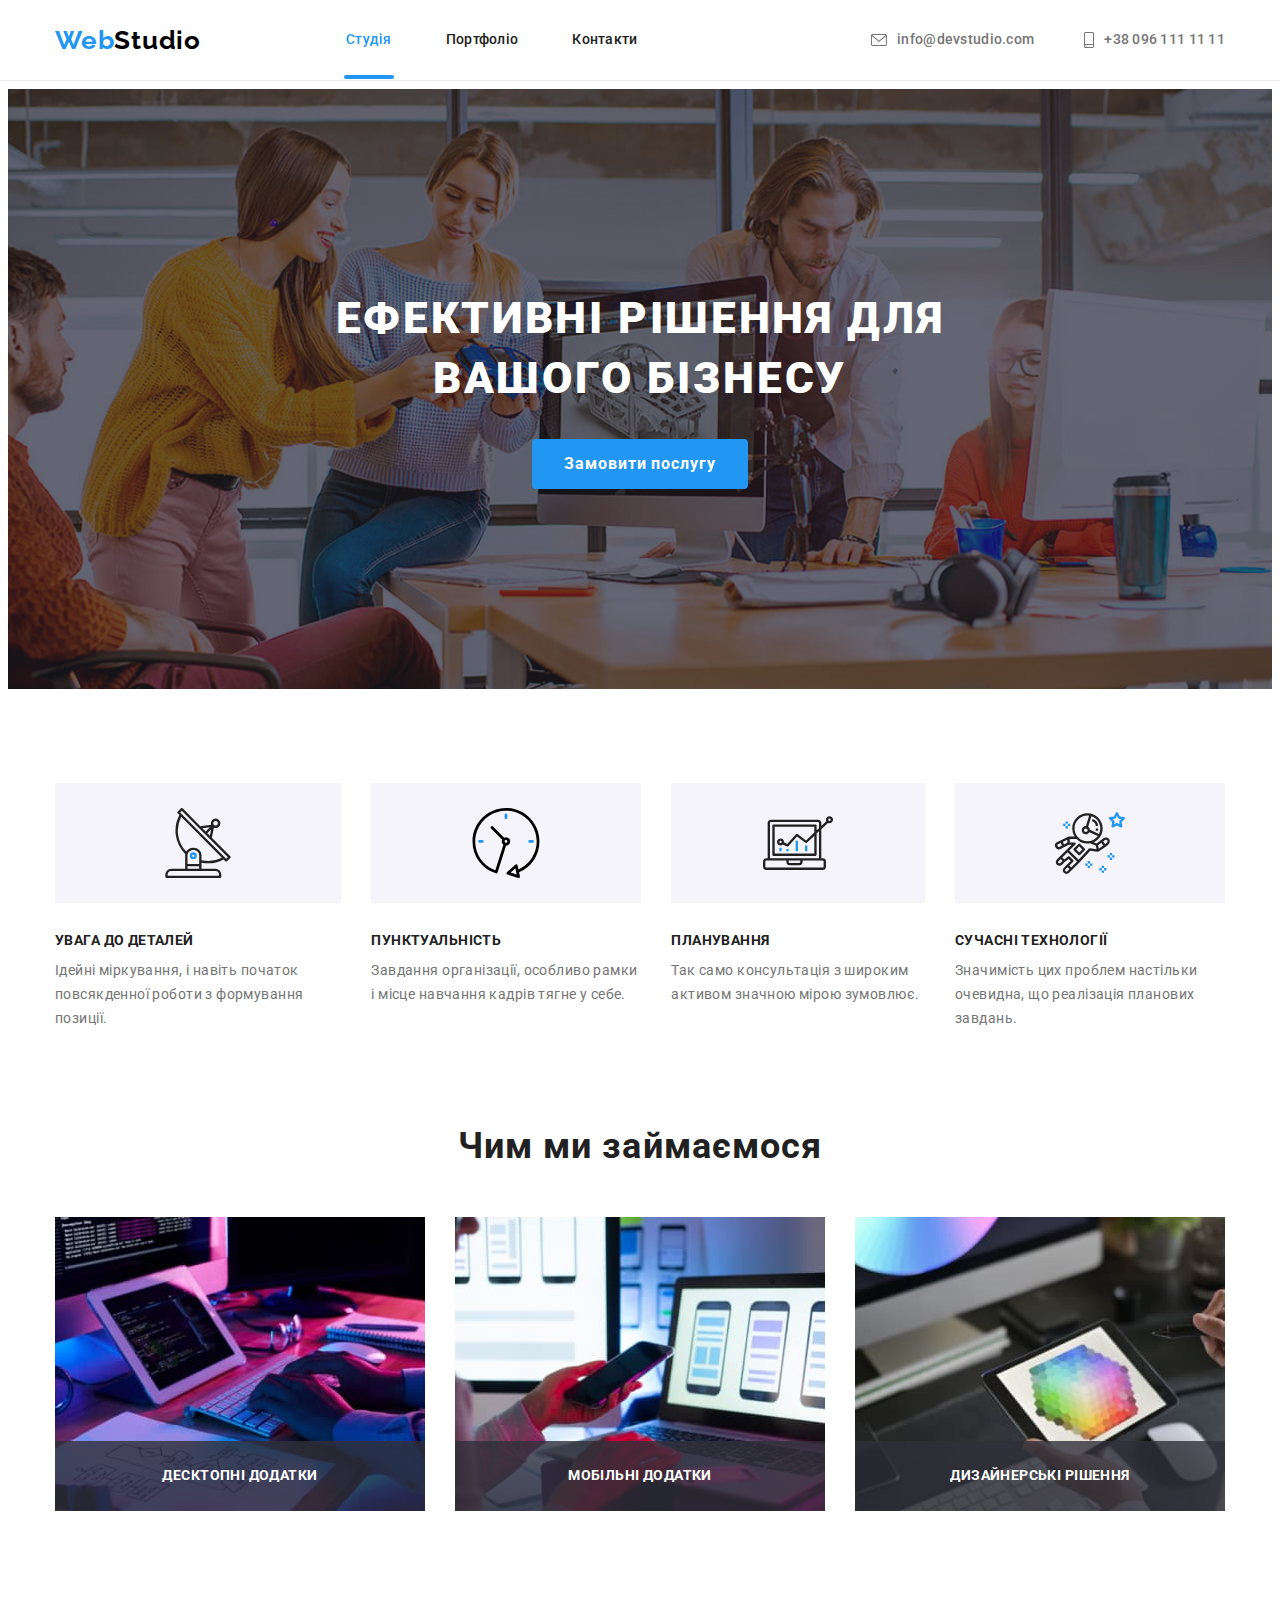
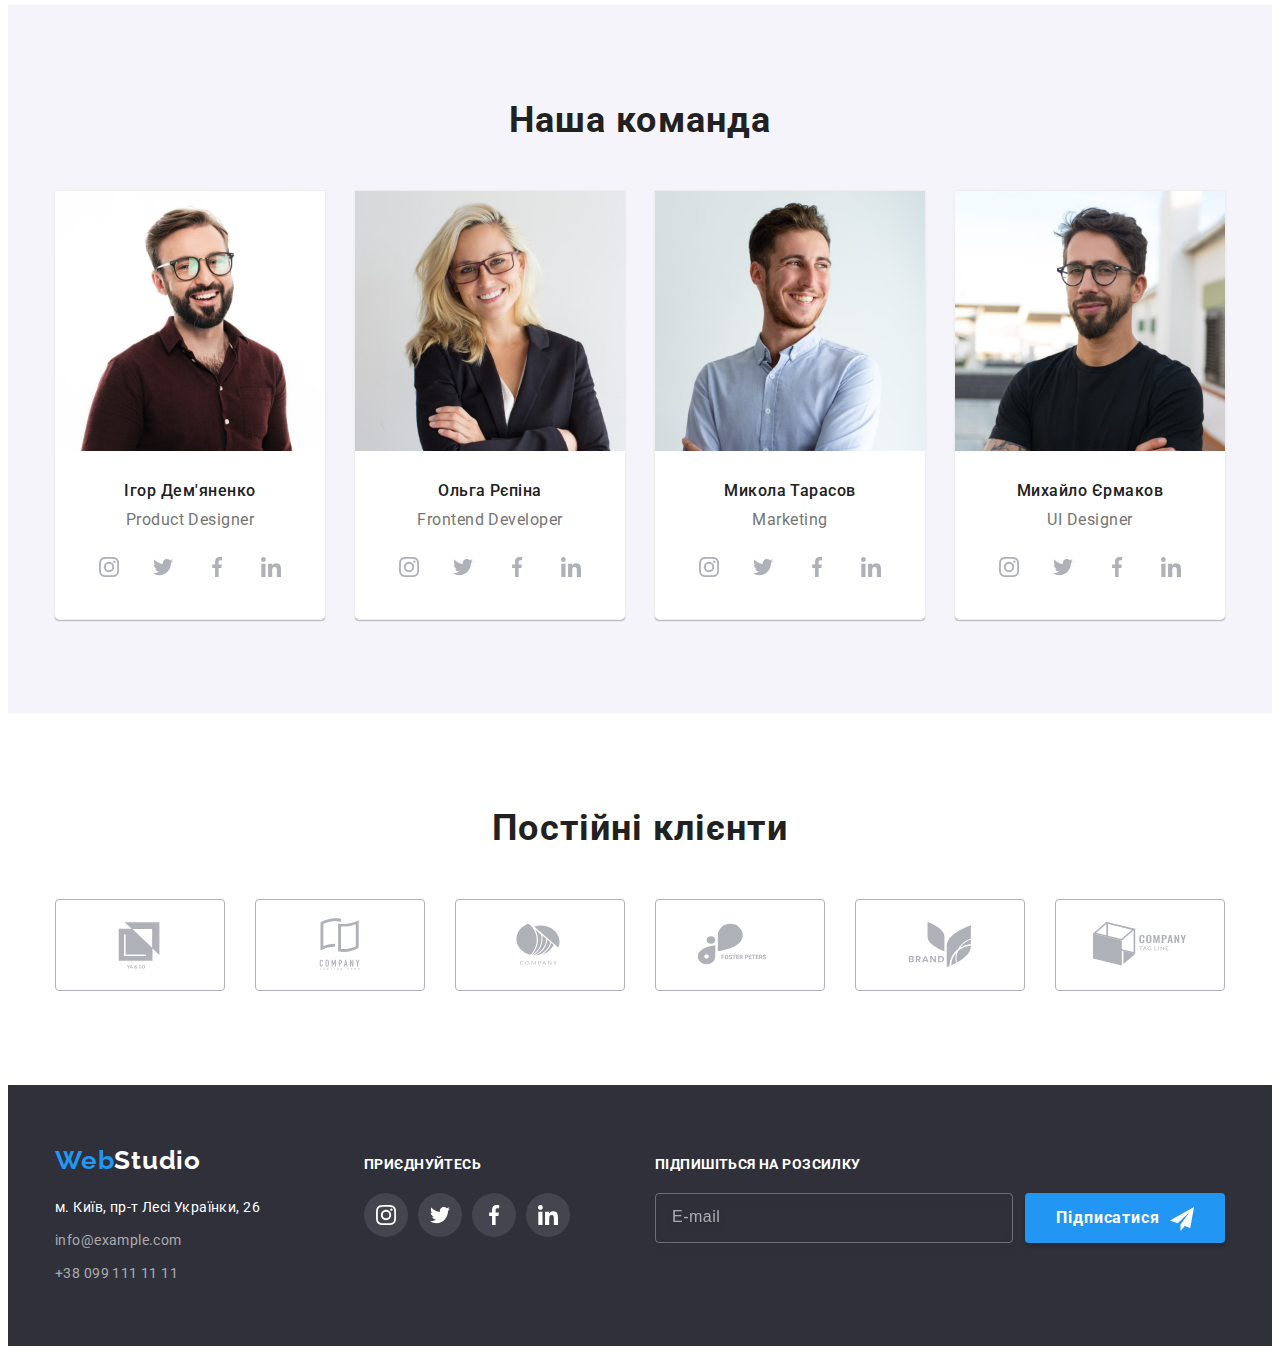
==== index.html @ 0233765b "copi" ====
<!DOCTYPE html>
<html lang="uk">
	<head>
		<meta charset="UTF-8" />
		<meta http-equiv="X-UA-Compatible" content="IE=edge" />
		<meta name="viewport" content="width=device-width, initial-scale=1.0" />
		<title>Document</title>
		<link rel="preconnect" href="https://fonts.googleapis.com" />
		<link rel="preconnect" href="https://fonts.gstatic.com" crossorigin />
		<link
			href="https://fonts.googleapis.com/css2?family=Raleway:wght@700&family=Roboto:wght@400;500;700;900&display=swap"
			rel="stylesheet"
		/>
		<link
			rel="stylesheet"
			href="https://cdnjs.cloudflare.com/ajax/libs/modern-normalize/1.1.0/modern-normalize.min.css"
			integrity="sha512-wpPYUAdjBVSE4KJnH1VR1HeZfpl1ub8YT/NKx4PuQ5NmX2tKuGu6U/JRp5y+Y8XG2tV+wKQpNHVUX03MfMFn9Q=="
			crossorigin="anonymous"
			referrerpolicy="no-referrer"
		/>
		<link rel="stylesheet" href="./css/stilys.css" />
		<link rel="stylesheet" href="./css/main.min.css" />
	</head>
	<body>
		<!--Логотип та навігація сайту-->
		<header class="header">
			<div class="conteiner header__container">
				<nav class="navigation">
					<a href="./index.html" class="logo link" lang="en">Web<span class="logo__accent">Studio</span> </a>
					<ul class="navigation__list list">
						<li class="navigation__item"><a href="./index.html" class="navigation__link link current">Студія</a></li>
						<li class="navigation__item"><a href="./portfolio.html" class="navigation__link link">Портфоліо</a></li>
						<li class="navigation__item"><a href="" class="navigation__link link">Контакти</a></li>
					</ul>
				</nav>
				<ul class="contact list">
					<li class="contact__item">
						<a class="contact__link link" href="mailto:info@devstudio.com"
							><svg class="contact__icons" width="16" height="12"><use href="./img/icons.svg#icon-envelope"></use></svg
							>info@devstudio.com</a
						>
					</li>
					<li class="contact__item">
						<a class="contact__link link" href="tel:+380961111111"
							><svg class="contact__icons" width="10" height="16">
								<use href="./img/icons.svg#icon-smartphone"></use></svg
							>+38 096 111 11 11</a
						>
					</li>
				</ul>
			</div>
		</header>
		<main>
			<!--Головна та замовлення послуг-->
			<section class="hero">
				<h1 class="hero__title">Ефективні рішення для вашого бізнесу</h1>
				<button type="button" class="button hero__button" data-modal-open>Замовити послугу</button>
			</section>
			<!--Політика компаніі-->
			<section class="section quality">
				<div class="conteiner">
					<ul class="quality__list list">
						<li class="quality__item">
							<div class="quality__picture">
								<svg class="quality__icon" width="70" height="70">
									<use href="./img/icons.svg#icon-antenna"></use>
								</svg>
							</div>
							<h2 class="quality__title">Увага до деталей</h2>
							<p class="quality__text">Ідейні міркування, і навіть початок повсякденної роботи з формування позиції.</p>
						</li>
						<li class="quality__item">
							<div class="quality__picture">
								<svg class="quality__icon" width="70" height="70">
									<use href="./img/icons.svg#icon-clock"></use>
								</svg>
							</div>
							<h2 class="quality__title">Пунктуальність</h2>
							<p class="quality__text">Завдання організації, особливо рамки і місце навчання кадрів тягне у себе.</p>
						</li>
						<li class="quality__item">
							<div class="quality__picture">
								<svg class="quality__icon" width="70" height="70">
									<use href="./img/icons.svg#icon-diagram"></use>
								</svg>
							</div>
							<h2 class="quality__title">Планування</h2>
							<p class="quality__text">Так само консультація з широким активом значною мірою зумовлює.</p>
						</li>
						<li class="quality__item">
							<div class="quality__picture">
								<svg class="quality__icon" width="70" height="70">
									<use href="./img/icons.svg#icon-astronaut"></use>
								</svg>
							</div>
							<h2 class="quality__title">Сучасні технології</h2>
							<p class="quality__text">Значимість цих проблем настільки очевидна, що реалізація планових завдань.</p>
						</li>
					</ul>
				</div>
			</section>
			<!--Чим займається-->
			<section class="section fiature">
				<div class="conteiner">
					<h2 class="fiature__title">Чим ми займаємося</h2>
					<ul class="fiature__list list">
						<li class="fiature__img">
							<div class="fiature__thumb">
								<img src="./img/about-img1.jpg" alt="Studio" width="370" height="294" />
								<div class="fiature__text">Десктопні додатки</div>
							</div>
						</li>
						<li class="fiature__img">
							<div class="fiature__thumb">
								<img src="./img/about-img2.jpg" alt="Studio" width="370" height="294" />
								<div class="fiature__text">Мобільні додатки</div>
							</div>
						</li>
						<li class="fiature__img">
							<div class="fiature__thumb">
								<img src="./img/about-img3.jpg" alt="Studio" width="370" height="294" />
								<div class="fiature__text">Дизайнерські рішення</div>
							</div>
						</li>
					</ul>
				</div>
			</section>
			<!--Наша команда-->
			<section class="section team">
				<div class="conteiner">
					<h2 class="team__title">Наша команда</h2>
					<ul class="team__list list">
						<li class="team__item">
							<img src="./img/img-igor.jpg" width="270" height="260" alt="Product Designer" />
							<h3 class="team__name">Ігор Дем'яненко</h3>
							<p class="team__text">Product Designer</p>
							<ul class="soc list">
								<li class="soc__item">
									<a href="" class="soc__link link"
										><svg class="soc__icon" width="20" height="20">
											<use href="./img/icons.svg#icon-instagram"></use></svg
									></a>
								</li>
								<li class="soc__item">
									<a href="" class="soc__link link"
										><svg class="soc__icon" width="20" height="20">
											<use href="./img/icons.svg#icon-twitter"></use></svg
									></a>
								</li>
								<li class="soc__item">
									<a href="" class="soc__link link"
										><svg class="soc__icon" width="20" height="20">
											<use href="./img/icons.svg#icon-facebook"></use></svg
									></a>
								</li>
								<li class="soc__item">
									<a href="" class="soc__link link"
										><svg class="soc__icon" width="20" height="20">
											<use href="./img/icons.svg#icon-linkedin"></use></svg
									></a>
								</li>
							</ul>
						</li>
						<li class="team__item">
							<img src="./img/img-olga.jpg" width="270" height="260" alt="Frontend Developer" />
							<h3 class="team__name">Ольга Рєпіна</h3>
							<p class="team__text">Frontend Developer</p>
							<ul class="soc list">
								<li class="soc__item">
									<a href="" class="soc__link link"
										><svg class="soc__icon" width="20" height="20">
											<use href="./img/icons.svg#icon-instagram"></use></svg
									></a>
								</li>
								<li class="soc__item">
									<a href="" class="soc__link link"
										><svg class="soc__icon" width="20" height="20">
											<use href="./img/icons.svg#icon-twitter"></use></svg
									></a>
								</li>
								<li class="soc__item">
									<a href="" class="soc__link link"
										><svg class="soc__icon" width="20" height="20">
											<use href="./img/icons.svg#icon-facebook"></use></svg
									></a>
								</li>
								<li class="soc__item">
									<a href="" class="soc__link link"
										><svg class="soc__icon" width="20" height="20">
											<use href="./img/icons.svg#icon-linkedin"></use></svg
									></a>
								</li>
							</ul>
						</li>
						<li class="team__item">
							<img src="./img/img-nikolaj.jpg" width="270" height="260" alt="Marketing" />
							<h3 class="team__name">Микола Тарасов</h3>
							<p class="team__text">Marketing</p>
							<ul class="soc list">
								<li class="soc__item">
									<a href="" class="soc__link link"
										><svg class="soc__icon" width="20" height="20">
											<use href="./img/icons.svg#icon-instagram"></use></svg
									></a>
								</li>
								<li class="soc__item">
									<a href="" class="soc__link link"
										><svg class="soc__icon" width="20" height="20">
											<use href="./img/icons.svg#icon-twitter"></use></svg
									></a>
								</li>
								<li class="soc__item">
									<a href="" class="soc__link link"
										><svg class="soc__icon" width="20" height="20">
											<use href="./img/icons.svg#icon-facebook"></use></svg
									></a>
								</li>
								<li class="soc__item">
									<a href="" class="soc__link link"
										><svg class="soc__icon" width="20" height="20">
											<use href="./img/icons.svg#icon-linkedin"></use></svg
									></a>
								</li>
							</ul>
						</li>
						<li class="team__item">
							<img src="./img/img-mihail.jpg" width="270" height="260" alt="UI Designer" />
							<h3 class="team__name">Михайло Єрмаков</h3>
							<p class="team__text">UI Designer</p>
							<ul class="soc list">
								<li class="soc__item">
									<a href="" class="soc__link link"
										><svg class="soc__icon" width="20" height="20">
											<use href="./img/icons.svg#icon-instagram"></use></svg
									></a>
								</li>
								<li class="soc__item">
									<a href="" class="soc__link link"
										><svg class="soc__icon" width="20" height="20">
											<use href="./img/icons.svg#icon-twitter"></use></svg
									></a>
								</li>
								<li class="soc__item">
									<a href="" class="soc__link link"
										><svg class="soc__icon" width="20" height="20">
											<use href="./img/icons.svg#icon-facebook"></use></svg
									></a>
								</li>
								<li class="soc__item">
									<a href="" class="soc__link link"
										><svg class="soc__icon" width="20" height="20">
											<use href="./img/icons.svg#icon-linkedin"></use></svg
									></a>
								</li>
							</ul>
						</li>
					</ul>
				</div>
			</section>
			<!--Клієнти-->
			<section class="section client">
				<div class="conteiner">
					<h2 class="client__title">Постійні клієнти</h2>
					<ul class="client__list list">
						<li class="client__item">
							<a href="" class="client__link link"
								><svg class="client__icon" width="106" height="60">
									<use href="./img/icons.svg#icon-Logo-1"></use></svg
							></a>
						</li>
						<li class="client__item">
							<a href="" class="client__link link"
								><svg class="client__icon" width="106" height="60">
									<use href="./img/icons.svg#icon-Logo-2"></use></svg
							></a>
						</li>
						<li class="client__item">
							<a href="" class="client__link link"
								><svg class="client__icon" width="106" height="60">
									<use href="./img/icons.svg#icon-Logo-3"></use></svg
							></a>
						</li>
						<li class="client__item">
							<a href="" class="client__link link"
								><svg class="client__icon" width="106" height="60">
									<use href="./img/icons.svg#icon-Logo-4"></use></svg
							></a>
						</li>
						<li class="client__item">
							<a href="" class="client__link link"
								><svg class="client__icon" width="106" height="60">
									<use href="./img/icons.svg#icon-Logo-5"></use></svg
							></a>
						</li>
						<li class="client__item">
							<a href="" class="client__link link"
								><svg class="client__icon" width="106" height="60">
									<use href="./img/icons.svg#icon-Logo-6"></use></svg
							></a>
						</li>
					</ul>
				</div>
			</section>
		</main>
		<!--Контакти компанії-->
		<footer class="footer">
			<div class="conteiner footer__conteiner">
				<div class="adress">
					<a href="./index.html" class="logo link" lang="en">Web<span class="logo-footer">Studio</span> </a>
					<address class="footer__adress">
						<ul class="adress__list list">
							<li class="adress__item">
								<a
									href="https://www.google.com/maps/place/%D0%B1%D1%83%D0%BB.+%D0%9B%D0%B5%D1%81%D0%B8+%D0%A3%D0%BA%D1%80%D0%B0%D0%B8%D0%BD%D0%BA%D0%B8,+26,+%D0%9A%D0%B8%D0%B5%D0%B2,+02000"
									class="adress__link link"
								>
									м. Київ, пр-т Лесі Українки, 26
								</a>
							</li>
							<li class="adress__item">
								<a href="mailto:info@example.com" class="contact-link link">info@example.com</a>
							</li>
							<li class="adress__item tel">
								<a href="tel:+380991111111" class="contact-link link">+38 099 111 11 11</a>
							</li>
						</ul>
					</address>
				</div>
				<div class="footer-soc">
					<p class="footer-soc__title">приєднуйтесь</p>
					<ul class="foote-soc__list list">
						<li class="footer-soc__item">
							<a href="" class="footer-soc__link link"
								><svg class="footer-soc__icon" width="20" height="20">
									<use href="./img/icons.svg#icon-instagram"></use></svg
							></a>
						</li>
						<li class="footer-soc__item">
							<a href="" class="footer-soc__link link"
								><svg class="footer-soc__icon" width="20" height="20">
									<use href="./img/icons.svg#icon-twitter"></use></svg
							></a>
						</li>
						<li class="footer-soc__item">
							<a href="" class="footer-soc__link link"
								><svg class="footer-soc__icon" width="20" height="20">
									<use href="./img/icons.svg#icon-facebook"></use></svg
							></a>
						</li>
						<li class="footer-soc__item">
							<a href="" class="footer-soc__link link"
								><svg class="footer-soc__icon" width="20" height="20">
									<use href="./img/icons.svg#icon-linkedin"></use></svg
							></a>
						</li>
					</ul>
				</div>
				<div class="footer-subscription">
					<p class="footer-subscription__title">підпишіться на розсилку</p>
					<form class="footer-subscription__form js-speaker-form">
						<label for="e-mail"></label>
						<input
							type="text"
							class="footer-subscription__input"
							name="e-mail"
							id="e-mail"
							placeholder="E-mail"
							required
						/>
						<button type="submit" class="footer__button button">
							Підписатися<svg class="footer-subscription__icon" width="24px" height="24px">
								<use href="./img/icons.svg#icon-send"></use>
							</svg>
						</button>
					</form>
				</div>
			</div>
		</footer>
		<div class="backdrop is-hidden" data-modal>
			<div class="modal">
				<button class="modal-close" data-modal-close type="button">
					<svg class="modal-icon" width="18" height="18">
						<use href="./img/icons.svg#icon-close"></use>
					</svg>
				</button>
				<p class="modal-title">Залиште свої дані, ми вам передзвонимо</p>
				<form class="form js-speaker-form">
					<div class="form-field">
						<label for="name" class="form-label">Ім'я</label>
						<div class="input-wrap">
							<input type="text" class="form-input" name="name" id="name" />
							<svg class="form-icon" width="18px" height="18px"><use href="./img/icons.svg#icon-person"></use></svg>
						</div>
					</div>
					<div class="form-field">
						<label for="tel" class="form-label">Телефон</label>
						<div class="input-wrap">
							<input type="tel" class="form-input" name="tel" id="tel" />
							<svg class="form-icon" width="18px" height="18px"><use href="./img/icons.svg#icon-phone"></use></svg>
						</div>
					</div>
					<div class="form-field">
						<label for="email" class="form-label">Пошта</label>
						<div class="input-wrap">
							<input type="email" class="form-input" name="email" id="email" />
							<svg class="form-icon" width="18px" height="18px"><use href="./img/icons.svg#icon-email"></use></svg>
						</div>
					</div>
					<div class="form-field-text">
						<label for="comment" class="form-label">Коментар</label>
						<textarea name="comment" id="comment" class="modal-text" placeholder="Введіть текст"></textarea>
					</div>
					<div class="checkbox-field">
						<input
							type="checkbox"
							class="input-checkbox visually-hidden"
							value="true"
							name="policy"
							id="policy"
							required
						/>
						<label for="policy" class="policy-label"
							><span class="span-checkbox"
								><svg class="span-icon" width="16" height="15">
									<use href="./img/icons.svg#icon-Vector"></use></svg></span
							>Погоджуюся з розсилкою та приймаю <a href="" class="checkbox-link">Умови договору</a></label
						>
					</div>
					<button type="submit" class="button-submit button">Відправити</button>
				</form>
			</div>
		</div>
		<!--JS-->
		<script src="./js/modal.js"></script>
		<script>
			const { height: pageHeaderHeight } = document.querySelector(".header").getBoundingClientRect();
			document.body.style.paddingTop = `${pageHeaderHeight}px`;
		</script>
		<!-- JS для заповнення модального вікна -->
		<script>
			(() => {
				document.querySelector(".js-speaker-form").addEventListener("submit", e => {
					e.preventDefault();

					new FormData(e.currentTarget).forEach((value, name) => console.log(`${name}: ${value}`));
				});
			})();
		</script>
	</body>
</html>
---- css/main.min.css ----
html{line-height:1.15;-webkit-text-size-adjust:100%}*,*::before,*::after{box-sizing:border-box}.h1,.h2,.h3,.h4,.h5,.h6,.p{margin:0}.ul{margin:0;padding:0}body{position:relative;font-family:"Roboto",sans-serif;background-color:#fff;color:#212121;max-width:1600px}img{display:block;width:100%;height:auto}.list{list-style:none;padding:0;margin:0}.link{text-decoration:none;cursor:pointer}.link:hover,.link:focus{color:#2196f3}.conteiner{margin:0 auto;width:1200px;padding-left:15px;padding-right:15px}.section{padding-top:94px;padding-bottom:94px}.visually-hidden{position:absolute;margin:-1px;width:1px;height:1px;border:0;padding:0;overflow:hidden;white-space:nowrap;clip:rect(0 0 0 0);-webkit-clip-path:inset(50%);clip-path:inset(50%)}.button{font-family:inherit;border:none;border-radius:4px;font-weight:700;font-size:16px;line-height:1.88;letter-spacing:.06em;color:#fff;background-color:#2196f3;cursor:pointer}.button:hover,.button:focus{opacity:.9}.hero__button{min-width:216px;padding:10px 32px;display:inline-block}.footer__button{width:200px;padding:10px 28px;box-shadow:0px 4px 4px rgba(0,0,0,.15)}.modal-close{position:absolute;padding:0;top:8px;right:8px;width:30px;height:30px;border-radius:50%;border:1px solid rgba(0,0,0,.1);background-color:#fff;display:flex;align-items:center;justify-content:center;cursor:pointer}.modal-close:hover .modal-icon{fill:#2196f3}.button-submit{min-width:200px;padding:10px 52px;box-shadow:0px 4px 4px rgba(0,0,0,.15);display:inline-block}.filter-button{padding:6px 22px;border:none;border-radius:4px;cursor:pointer;font-family:inherit;font-weight:500;font-size:16px;line-height:1.63;letter-spacing:.03em;color:#212121;background-color:#f5f4fa;transition-property:color,background-color,box-shadow;transition-duration:250ms;transition-timing-function:cubic-bezier(0.4, 0, 0.2, 1)}.filter-button:hover{color:#fff;background-color:#2196f3;box-shadow:0px 3px 1px rgba(0,0,0,.1),0px 1px 2px rgba(0,0,0,.08),0px 2px 2px rgba(0,0,0,.12)}.header{position:fixed;width:100%;top:0;left:0;margin-left:auto;margin-right:auto;background-color:#fff;border-bottom:1px solid #ececec;z-index:1;max-width:1600px}.header__container,.navigation{display:flex;align-items:center}.navigation__item,.contact__item{margin-left:50px}.navigation__item:last-child,.contact__item:last-child{margin-right:0px}.navigation__list{display:flex;align-items:center;font-weight:500;font-size:14px;line-height:1.14;letter-spacing:.02em}.navigation__list a{color:#212121;padding-top:32px;padding-bottom:32px;padding-left:2px;padding-right:2px}.contact{margin-left:auto;display:flex;align-items:center;font-weight:500;font-size:14px;line-height:1.14;letter-spacing:.02em}.contact a{color:#757575;padding-top:32px;padding-bottom:32px;display:flex;align-items:center}.navigation__link,.contact__link .contact-icons,.contact__link{transition-property:color;transition-duration:250ms;transition-timing-function:cubic-bezier(0.4, 0, 0.2, 1)}.contact__icons{margin-right:10px;align-items:center;justify-content:center;fill:currentColor}.link.current{position:relative;color:#2196f3}.link.current::after{position:absolute;left:0;bottom:0;content:"";display:inline-block;width:100%;height:4px;background-color:#2196f3;border-radius:2px;background-size:contain}.hero{padding-top:200px;padding-bottom:200px;background-color:#2f303a;background-image:linear-gradient(rgba(47, 48, 58, 0.4), rgba(47, 48, 58, 0.4)),url(../img/hero.jpg);text-align:center;max-width:1600px;margin-left:auto;margin-right:auto;background-repeat:no-repeat;background-position:center;border-style:cover}.hero__title{max-width:696px;margin-left:auto;margin-right:auto;margin-top:0;margin-bottom:30px;font-weight:900;font-size:44px;line-height:1.36;text-align:center;letter-spacing:.06em;text-transform:uppercase;color:#fff}.quality{padding-bottom:0}.quality__list{display:flex;align-items:flex-start}.quality__list .quality__item+.quality__item{margin-left:30px;max-width:270px}.quality__title{margin-top:0;margin-bottom:10px;font-weight:700;font-size:14px;line-height:1.14;letter-spacing:.03em;text-transform:uppercase;color:#212121}.quality__text{margin-top:0;margin-bottom:0;font-weight:400;font-size:14px;line-height:1.71;letter-spacing:.03em;color:#757575}.quality__picture{height:120px;width:270;background-color:#f5f4fa;display:flex;align-items:center;justify-content:center;margin-bottom:30px}.fiature__list{display:flex}.fiature__list .fiature__img+.fiature__img{margin-left:30px}.fiature__title{margin-top:0;margin-bottom:50px;font-weight:700;font-size:36px;line-height:1.17;text-align:center;letter-spacing:.03em;color:#212121}.fiature__thumb{position:relative}.fiature__text{position:absolute;left:0;bottom:0;width:370px;height:70px;display:flex;align-items:center;justify-content:center;font-style:normal;font-weight:700;font-size:14px;line-height:1.14;text-align:center;letter-spacing:.03em;text-transform:uppercase;color:#fff;background:rgba(47,48,58,.8)}.team{background-color:#f5f4fa;max-width:1600px}.team__title{margin-top:0;margin-bottom:50px;font-weight:700;font-size:36px;line-height:1.17;text-align:center;letter-spacing:.03em;color:#212121}.team__list{display:flex}.team__list .team__item+.team__item{margin-left:30px}.team__item{background-color:#fff;outline:1px solid #eee;box-shadow:0px 1px 3px rgba(0,0,0,.12),0px 1px 1px rgba(0,0,0,.14),0px 2px 1px rgba(0,0,0,.2);border-radius:0px 0px 4px 4px}.team__name{padding-top:30px;margin-top:0;margin-bottom:10px;font-weight:500;font-size:16px;line-height:1.19;text-align:center;letter-spacing:.03em;color:#212121}.team__text{margin-top:0;margin-bottom:16px;font-weight:400;font-size:16px;line-height:1.19;text-align:center;letter-spacing:.03em;color:#757575}.soc{display:flex;justify-content:center;gap:10px;padding-bottom:30px}.soc__link{width:44px;height:44px;border-radius:50%;background-color:#fff;display:flex;align-items:center;justify-content:center;transition-property:background-color;transition-duration:250ms;transition-timing-function:cubic-bezier(0.4, 0, 0.2, 1)}.soc__link:hover,.soc__link:focus{background-color:#2196f3}.soc__link:hover .soc-icon,.soc__link:focus .soc-icon{fill:#fff}.soc__icon{fill:#afb1b8;transition-property:fill;transition-duration:250ms;transition-timing-function:cubic-bezier(0.4, 0, 0.2, 1)}.client__title{margin-top:0;margin-bottom:50px;color:#212121;font-weight:700;font-size:36px;line-height:1.17;text-align:center;letter-spacing:.03em}.client__list{display:flex;align-items:center;justify-content:center}.client__list .client__item+.client__item{margin-left:30px}.client__link{width:170px;height:92px;border:1px solid #afb1b8;border-radius:4px;display:flex;align-items:center;justify-content:center;cursor:pointer;transition-property:border-color;transition-duration:250ms;transition-timing-function:cubic-bezier(0.4, 0, 0.2, 1)}.client__link:hover{border-color:#2196f3}.client__link:hover .client__icon{fill:#2196f3}.client__icon{fill:#afb1b8;transition-property:fill;transition-duration:250ms;transition-timing-function:cubic-bezier(0.4, 0, 0.2, 1)}.footer{background-color:#2f303a;padding-top:60px;padding-bottom:60px;max-width:1600px;margin-left:auto;margin-right:auto}.adress__link{color:#fff;font-weight:400;font-size:14px;line-height:1.71;letter-spacing:.03em;font-style:normal;transition-property:color;transition-duration:250ms;transition-timing-function:cubic-bezier(0.4, 0, 0.2, 1)}.contact-link{color:rgba(255,255,255,.6);font-weight:400;font-size:14px;line-height:1.71;letter-spacing:.03em;font-style:normal;transition-property:color;transition-duration:250ms;transition-timing-function:cubic-bezier(0.4, 0, 0.2, 1)}.adress__item{margin-bottom:9px}.adress__item:last-child{margin-bottom:0}.footer__conteiner{display:flex;gap:70px;align-items:baseline}.foote-soc__list{display:flex;gap:10px}.footer-soc__title{font-weight:700;font-size:14px;line-height:1.14;letter-spacing:.03em;text-transform:uppercase;color:#fff;margin-top:0;margin-bottom:20px}.footer-soc__link{width:44px;height:44px;border-radius:50%;background:rgba(255,255,255,.1);display:flex;align-items:center;justify-content:center;transition-property:background-color,fill;transition-duration:250ms;transition-timing-function:cubic-bezier(0.4, 0, 0.2, 1)}.footer-soc__link:hover{background-color:#2196f3}.footer-soc__icon{fill:#fff}.footer-soc__link:hover .footer-soc__icon{fill:#fff}.footer-subscription{margin-left:auto}.footer-subscription__form{display:flex;justify-content:center;align-items:center}.footer-subscription__title{font-weight:700;font-size:14px;line-height:1.14;letter-spacing:.03em;text-transform:uppercase;color:#fff;margin-top:0;margin-bottom:20px}.footer-subscription__input{width:358px;height:50px;outline:none;border:1px solid rgba(255,255,255,.3);border-radius:4px;padding:15px 16px;margin-right:12px;font-weight:400;background-color:rgba(0,0,0,0);color:#fff;filter:drop-shadow(0px 4px 4px rgba(0, 0, 0, 0.15))}.footer-subscription__input::-moz-placeholder{font-size:16px;line-height:1.25;letter-spacing:.03em;color:rgba(255,255,255,.6)}.footer-subscription__input:-ms-input-placeholder{font-size:16px;line-height:1.25;letter-spacing:.03em;color:rgba(255,255,255,.6)}.footer-subscription__input::placeholder{font-size:16px;line-height:1.25;letter-spacing:.03em;color:rgba(255,255,255,.6)}.footer-subscription__icon{margin-left:10px;vertical-align:middle}.backdrop{position:fixed;top:0;width:100%;height:100%;background-color:rgba(0,0,0,.2);max-width:1600px;transition:opacity 500ms cubic-bezier(0.4, 0, 0.2, 1),visibility 500ms cubic-bezier(0.4, 0, 0.2, 1);z-index:2}.is-hidden{opacity:0;pointer-events:none;visibility:hidden}.modal{position:absolute;top:50%;left:50%;transform:translate(-50%, -50%) scale(1) rotate(0);transition:transform 500ms linear;width:528px;height:581px;background-color:#fff;box-shadow:0px 1px 3px rgba(0,0,0,.12),0px 1px 1px rgba(0,0,0,.14),0px 2px 1px rgba(0,0,0,.2);border-radius:4px;padding:40px;text-align:center}.backdrop.is-hidden .modal{transform:translate(-50%, -50%) scale(0) rotate(180deg)}.modal-title{font-weight:700;font-size:20px;line-height:1.15;text-align:center;letter-spacing:.03em;color:#212121;margin:0;margin-bottom:12px}.form-field{margin-bottom:10px}.form-field-text{margin-bottom:20px}.form-label{display:block;text-align:left;margin-bottom:4px;font-weight:400;font-size:12px;line-height:1.17;letter-spacing:.01em;color:#757575;cursor:pointer}.form-label:focus+.form-input{color:#2196f3;border:#2196f3}.input-wrap{position:relative}.form-input{width:100%;height:40px;left:576px;top:314px;padding:12px 0 12px 42px;border:1px solid rgba(33,33,33,.2);border-radius:4px;cursor:pointer}.form-input:focus{outline-color:#2196f3}.form-input:focus+.form-icon{fill:#2196f3}.form-icon{position:absolute;left:12px;top:50%;transform:translatey(-50%)}.modal-text{display:block;width:100%;height:120px;border:1px solid rgba(33,33,33,.2);border-radius:4px;resize:none;padding:12px 16px;cursor:pointer}.modal-text:focus{outline-color:#2196f3}.form-field-text textarea::-moz-placeholder{font-size:12px;line-height:1.17;letter-spacing:.01em}.form-field-text textarea:-ms-input-placeholder{font-size:12px;line-height:1.17;letter-spacing:.01em}.form-field-text textarea::placeholder{font-size:12px;line-height:1.17;letter-spacing:.01em}.checkbox-field{margin-bottom:30px}.policy-label{display:flex;font-weight:400;font-size:14px;line-height:1.71;letter-spacing:.03em;color:var(--accent-color);display:flex;align-items:center;justify-content:center}.policy-label span{width:16px;height:15px;border:2px solid #212121;border-radius:3px;margin-right:7px;display:flex;align-items:center;justify-content:center;transition:background-color 300ms linear}.input-checkbox{display:block;transition:border-color 300ms linear}.input-checkbox:checked+.policy-label span{background-color:#2196f3;border-color:#2196f3}.input-checkbox:checked+.policy-label .span-icon{fill:#fff;border:none}.span-icon{fill:rgba(0,0,0,0);transition:fill 300ms linear}.checkbox-link{margin-left:7px;font-weight:400;font-size:14px;line-height:1.71;letter-spacing:.03em;color:#2f303a;-webkit-text-decoration-line:underline;text-decoration-line:underline;color:#2196f3}.filter{margin-bottom:50px;display:flex;justify-content:center}.filter .filter-item+.filter-item{margin-left:8px}.about{background-color:#fff;display:flex;flex-wrap:wrap;gap:30px}.about-item{flex-basis:calc((100% - 60px)/3)}.about-top-wrap{position:relative;overflow:hidden}.about-ap-text{position:absolute;top:0;left:0;font-weight:400;font-size:18px;line-height:1.56;letter-spacing:.03em;color:#fff;background:rgba(33,150,243,.9);margin:0;padding:63px 24px;height:100%;transform:translateY(101%);transition:transform 250ms linear}.div{padding:20px 24px;border-left:1px solid #eee;border-bottom:1px solid #eee;border-right:1px solid #eee}.div-name{margin-bottom:4px;font-weight:700;font-size:18px;line-height:2;letter-spacing:.06em;color:#212121}.div-text{font-weight:400;font-size:16px;line-height:1.88;letter-spacing:.03em;color:#757575;margin-bottom:0}.about-link{display:block;transition-property:box-shadow;transition-duration:250ms;transition-timing-function:cubic-bezier(0.4, 0, 0.2, 1)}.about-link:hover{box-shadow:0px 1px 1px rgba(0,0,0,.12),0px 4px 4px rgba(0,0,0,.06),1px 4px 6px rgba(0,0,0,.16)}.about-link:hover .about-ap-text{transform:translateY(0%)}.logo{margin-right:93px;margin-left:0;font-family:"Raleway";font-weight:700;font-size:26px;line-height:1.19;letter-spacing:.03em;color:#2196f3}.logo__accent{color:#000}.logo-footer{display:inline-block;margin-bottom:20px;color:#fff}/*# sourceMappingURL=main.min.css.map */
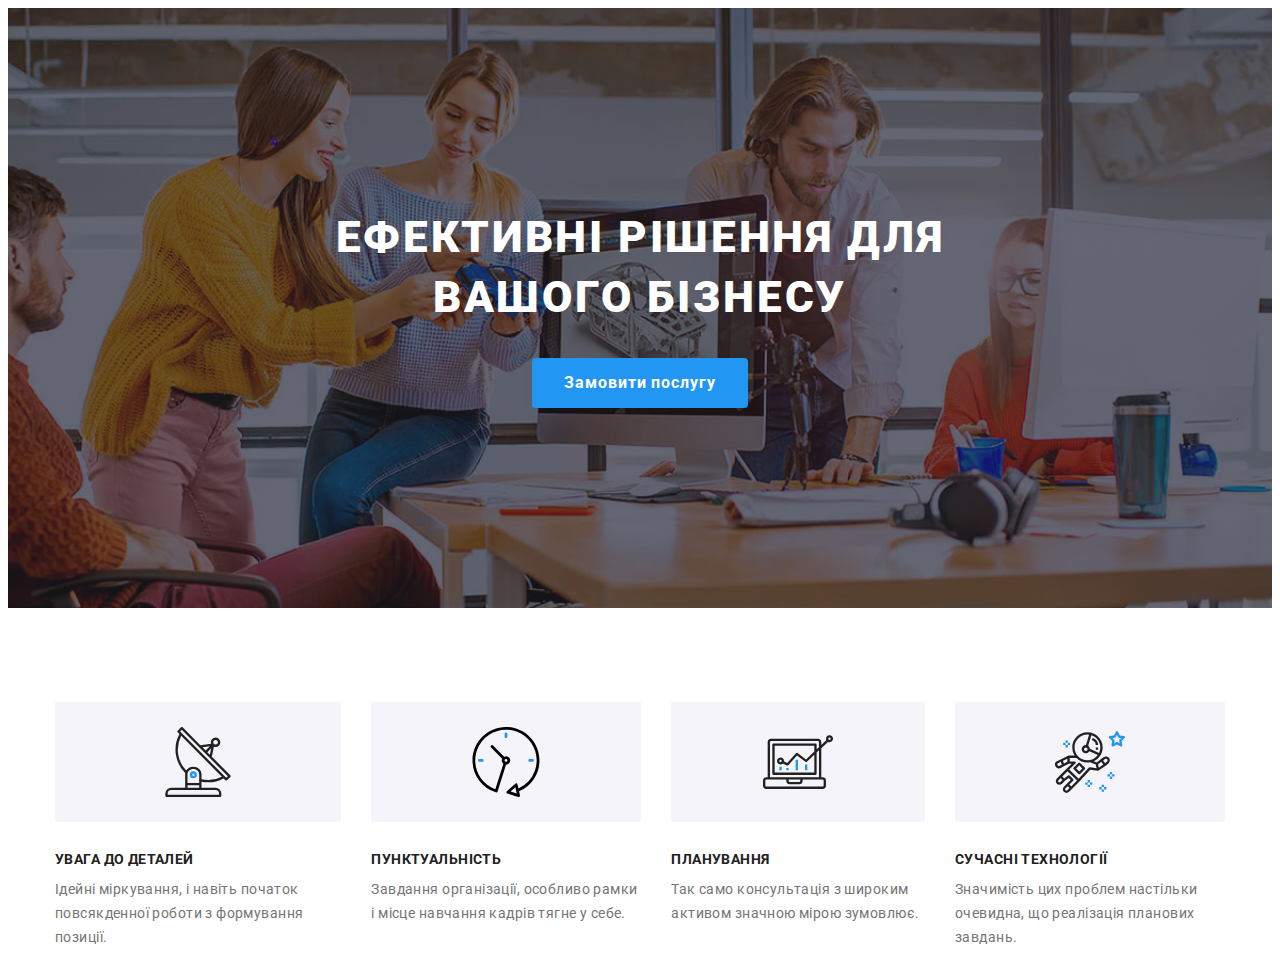
==== commit dc36764c: "stilys" ====
--- a/index.html
+++ b/index.html
@@ -22,8 +22,7 @@
 		<link rel="stylesheet" href="./css/main.min.css" />
 	</head>
 	<body>
-		<!--Логотип та навігація сайту-->
-		<header class="header">
+		<!-- <header class="header">
 			<div class="conteiner header__container">
 				<nav class="navigation">
 					<a href="./index.html" class="logo link" lang="en">Web<span class="logo__accent">Studio</span> </a>
@@ -49,14 +48,12 @@
 					</li>
 				</ul>
 			</div>
-		</header>
+		</header> -->
 		<main>
-			<!--Головна та замовлення послуг-->
 			<section class="hero">
 				<h1 class="hero__title">Ефективні рішення для вашого бізнесу</h1>
 				<button type="button" class="button hero__button" data-modal-open>Замовити послугу</button>
 			</section>
-			<!--Політика компаніі-->
 			<section class="section quality">
 				<div class="conteiner">
 					<ul class="quality__list list">
@@ -99,8 +96,7 @@
 					</ul>
 				</div>
 			</section>
-			<!--Чим займається-->
-			<section class="section fiature">
+			<!-- <section class="section fiature">
 				<div class="conteiner">
 					<h2 class="fiature__title">Чим ми займаємося</h2>
 					<ul class="fiature__list list">
@@ -124,9 +120,8 @@
 						</li>
 					</ul>
 				</div>
-			</section>
-			<!--Наша команда-->
-			<section class="section team">
+			</section> -->
+			<!-- <section class="section team">
 				<div class="conteiner">
 					<h2 class="team__title">Наша команда</h2>
 					<ul class="team__list list">
@@ -256,9 +251,8 @@
 						</li>
 					</ul>
 				</div>
-			</section>
-			<!--Клієнти-->
-			<section class="section client">
+			</section> -->
+			<!-- <section class="section client">
 				<div class="conteiner">
 					<h2 class="client__title">Постійні клієнти</h2>
 					<ul class="client__list list">
@@ -300,10 +294,9 @@
 						</li>
 					</ul>
 				</div>
-			</section>
+			</section> -->
 		</main>
-		<!--Контакти компанії-->
-		<footer class="footer">
+		<!-- <footer class="footer">
 			<div class="conteiner footer__conteiner">
 				<div class="adress">
 					<a href="./index.html" class="logo link" lang="en">Web<span class="logo-footer">Studio</span> </a>
@@ -375,7 +368,7 @@
 					</form>
 				</div>
 			</div>
-		</footer>
+		</footer> -->
 		<div class="backdrop is-hidden" data-modal>
 			<div class="modal">
 				<button class="modal-close" data-modal-close type="button">
--- a/css/stilys.css
+++ b/css/stilys.css
@@ -0,0 +1,861 @@
+html {
+	line-height: 1.15;
+	-webkit-text-size-adjust: 100%;
+}
+*,
+*::before,
+*::after {
+	box-sizing: border-box;
+}
+.h1,
+.h2,
+.h3,
+.h4,
+.h5,
+.h6,
+.p {
+	margin: 0;
+}
+.ul {
+	margin: 0;
+	padding: 0;
+}
+body {
+	position: relative;
+	font-family: "Roboto", sans-serif;
+	background-color: #fff;
+	color: var(--primary-text-color);
+	max-width: 1600px;
+}
+:root {
+	--primary-text-color: #212121;
+	--title-text-color: #757575;
+	--accent-text-color: #2196f3;
+	--primary-white-color: #ffffff;
+	--second-color: #f5f4fa;
+	--accent-color: #2f303a;
+}
+img {
+	display: block;
+	width: 100%;
+	height: auto;
+}
+.list {
+	list-style: none;
+	padding: 0;
+	margin: 0;
+}
+.link:hover,
+.link:focus {
+	color: var(--accent-text-color);
+}
+.link {
+	text-decoration: none;
+	cursor: pointer;
+}
+
+.conteiner {
+	margin-left: auto;
+	margin-right: auto;
+	width: 1200px;
+	padding-left: 15px;
+	padding-right: 15px;
+}
+.visually-hidden {
+	position: absolute;
+	white-space: nowrap;
+	width: 1px;
+	height: 1px;
+	overflow: hidden;
+	border: 0;
+	padding: 0;
+	clip: rect(0 0 0 0);
+	clip-path: inset(50%);
+	margin: -1px;
+}
+.button {
+	font-family: inherit;
+	border: none;
+	border-radius: 4px;
+	font-weight: 700;
+	font-size: 16px;
+	line-height: 1.88;
+	letter-spacing: 0.06em;
+	color: var(--primary-white-color);
+	background-color: var(--accent-text-color);
+	cursor: pointer;
+}
+/* ---------------------HEADER----------------- */
+.page-header {
+	position: fixed;
+	width: 100%;
+	top: 0;
+	left: 0;
+	margin-left: auto;
+	margin-right: auto;
+	background-color: var(--primary-white-color);
+	border-bottom: 1px solid #ececec;
+	z-index: 1;
+	max-width: 1600px;
+}
+.logo {
+	margin-right: 93px;
+	margin-left: 0;
+	font-family: "Raleway";
+	font-weight: 700;
+	font-size: 26px;
+	line-height: 1.19;
+	letter-spacing: 0.03em;
+	color: var(--accent-text-color);
+}
+.heder-logo {
+	color: #000000;
+}
+.container-header,
+.container-nav,
+.site-nav,
+.contacts-nav {
+	display: flex;
+	align-items: center;
+}
+.link.current {
+	color: var(--accent-text-color);
+}
+.site-nav .link {
+	display: block;
+}
+.contacts-nav {
+	margin-left: auto;
+}
+.site-nav,
+.contacts-nav {
+	font-weight: 500;
+	font-size: 14px;
+	line-height: 1.14;
+	letter-spacing: 0.02em;
+}
+.site-nav .item + .item,
+.contacts-nav .item + .item {
+	margin-left: 50px;
+}
+.site-nav a {
+	color: var(--primary-text-color);
+	padding-top: 32px;
+	padding-bottom: 32px;
+	padding-left: 2px;
+	padding-right: 2px;
+}
+.contacts-nav a {
+	color: var(--title-text-color);
+	padding-top: 32px;
+	padding-bottom: 32px;
+	display: flex;
+	align-items: center;
+}
+
+.item-link,
+.contact-link .header-icons,
+.contact-link {
+	transition-property: color;
+	transition-duration: 250ms;
+	transition-timing-function: cubic-bezier(0.4, 0, 0.2, 1);
+}
+.contact-link:hover,
+.contact-link:focus {
+	color: var(--accent-text-color);
+}
+.contact-link:hover .header-icons,
+.contact-link:focus .header-icons {
+	color: var(--accent-text-color);
+}
+.header-icons {
+	margin-right: 10px;
+	align-items: center;
+	justify-content: center;
+	fill: currentColor;
+}
+.link.current {
+	position: relative;
+}
+.link.current::after {
+	position: absolute;
+	left: 0;
+	bottom: 0;
+	content: "";
+	display: inline-block;
+	width: 100%;
+	height: 4px;
+	background-color: var(--accent-text-color);
+	border-radius: 2px;
+	background-size: contain;
+}
+
+/*--------------------HERO-------------------- */
+.hero {
+	padding-top: 200px;
+	padding-bottom: 200px;
+	background-color: var(--accent-color);
+	background-image: linear-gradient(rgba(47, 48, 58, 0.4), rgba(47, 48, 58, 0.4)), url(../img/hero.jpg);
+	text-align: center;
+	max-width: 1600px;
+	margin-left: auto;
+	margin-right: auto;
+	background-repeat: no-repeat;
+	background-position: center;
+	border-style: cover;
+}
+.hero-title {
+	max-width: 696px;
+	margin-left: auto;
+	margin-right: auto;
+	margin-top: 0;
+	margin-bottom: 30px;
+	font-weight: 900;
+	font-size: 44px;
+	line-height: 1.36;
+	text-align: center;
+	letter-spacing: 0.06em;
+	text-transform: uppercase;
+	color: var(--primary-white-color);
+}
+.header-button {
+	min-width: 216px;
+	padding: 10px 32px;
+	display: inline-block;
+}
+.header-button:hover,
+.header-button:focus {
+	opacity: 0.9;
+}
+
+/* ---------------------SECTION----------------- */
+.section-pre-title {
+	display: flex;
+	align-items: flex-start;
+}
+.section-pre-title .item + .item {
+	margin-left: 30px;
+	max-width: 270px;
+}
+.section,
+.fiature,
+.team {
+	padding-top: 94px;
+	padding-bottom: 94px;
+}
+.section-title {
+	margin-top: 0;
+	margin-bottom: 10px;
+	font-weight: 700;
+	font-size: 14px;
+	line-height: 1.14;
+	letter-spacing: 0.03em;
+	text-transform: uppercase;
+	color: var(--primary-text-color);
+}
+.section-text {
+	margin-top: 0;
+	margin-bottom: 0;
+	font-weight: 400;
+	font-size: 14px;
+	line-height: 1.71;
+	letter-spacing: 0.03em;
+	color: var(--title-text-color);
+}
+.section-picture {
+	height: 120px;
+	width: 270;
+	background-color: #f5f4fa;
+	display: flex;
+	align-items: center;
+	justify-content: center;
+	margin-bottom: 30px;
+}
+
+/* ---------------------FIATURE----------------- */
+.fiature {
+	padding-top: 0;
+}
+.fiature-img .img + .img {
+	margin-left: 30px;
+}
+.fiature-img {
+	display: flex;
+}
+
+.fiature-title,
+.team-title {
+	margin-top: 0;
+	margin-bottom: 50px;
+	font-weight: 700;
+	font-size: 36px;
+	line-height: 1.17;
+	text-align: center;
+	letter-spacing: 0.03em;
+	color: var(--primary-text-color);
+}
+.fiature-thumb {
+	position: relative;
+}
+.fiature-text {
+	position: absolute;
+	left: 0;
+	bottom: 0;
+	width: 370px;
+	height: 70px;
+	display: flex;
+	align-items: center;
+	justify-content: center;
+	font-style: normal;
+	font-weight: 700;
+	font-size: 14px;
+	line-height: 1.14;
+	text-align: center;
+	letter-spacing: 0.03em;
+	text-transform: uppercase;
+	color: var(--primary-white-color);
+	background: rgba(47, 48, 58, 0.8);
+}
+
+/* ---------------------TEAM----------------- */
+
+.team {
+	background-color: var(--second-color);
+	max-width: 1600px;
+	margin-left: auto;
+	margin-right: auto;
+}
+.team-about {
+	display: flex;
+}
+.team-about .box + .box {
+	margin-left: 30px;
+}
+.box {
+	background-color: var(--primary-white-color);
+	outline: 1px solid #eeeeee;
+	box-shadow: 0px 1px 3px rgba(0, 0, 0, 0.12), 0px 1px 1px rgba(0, 0, 0, 0.14), 0px 2px 1px rgba(0, 0, 0, 0.2);
+	border-radius: 0px 0px 4px 4px;
+}
+.team-name {
+	padding-top: 30px;
+	margin-top: 0;
+	margin-bottom: 10px;
+	font-weight: 500;
+	font-size: 16px;
+	line-height: 1.19;
+	text-align: center;
+	letter-spacing: 0.03em;
+	color: var(--primary-text-color);
+}
+.team-text {
+	margin-top: 0;
+	margin-bottom: 16px;
+	font-weight: 400;
+	font-size: 16px;
+	line-height: 1.19;
+	text-align: center;
+	letter-spacing: 0.03em;
+	color: var(--title-text-color);
+}
+
+.about-soc {
+	display: flex;
+	justify-content: center;
+	gap: 10px;
+}
+.about-soc.list {
+	padding-bottom: 30px;
+}
+.about-soc-link {
+	width: 44px;
+	height: 44px;
+	border-radius: 50%;
+	background-color: var(--primary-white-color);
+	display: flex;
+	align-items: center;
+	justify-content: center;
+	transition-property: background-color;
+	transition-duration: 250ms;
+	transition-timing-function: cubic-bezier(0.4, 0, 0.2, 1);
+}
+.about-soc-link:hover,
+.about-soc-link:focus {
+	background-color: var(--accent-text-color);
+}
+.about-soc-link:hover .about-soc-icon,
+.about-soc-link:focus .about-soc-icon {
+	fill: var(--primary-white-color);
+}
+.about-soc-icon {
+	fill: #afb1b8;
+	transition-property: fill;
+	transition-duration: 250ms;
+	transition-timing-function: cubic-bezier(0.4, 0, 0.2, 1);
+}
+/*---------------------CLIENT-------------------*/
+.client {
+	padding-top: 94px;
+	padding-bottom: 94px;
+}
+.client-title {
+	margin-top: 0;
+	margin-bottom: 50px;
+	color: var(--primary-text-color);
+	font-weight: 700;
+	font-size: 36px;
+	line-height: 1.17;
+	text-align: center;
+	letter-spacing: 0.03em;
+}
+.client-list {
+	display: flex;
+	align-items: center;
+	justify-content: center;
+}
+.client-list .client-item + .client-item {
+	margin-left: 30px;
+}
+.client-link {
+	width: 170px;
+	height: 92px;
+	border: 1px solid #afb1b8;
+	border-radius: 4px;
+	display: flex;
+	align-items: center;
+	justify-content: center;
+	cursor: pointer;
+	transition-property: border-color;
+	transition-duration: 250ms;
+	transition-timing-function: cubic-bezier(0.4, 0, 0.2, 1);
+}
+.client-icon {
+	fill: #afb1b8;
+	transition-property: fill;
+	transition-duration: 250ms;
+	transition-timing-function: cubic-bezier(0.4, 0, 0.2, 1);
+}
+.client-link:hover {
+	border-color: var(--accent-text-color);
+}
+.client-link:hover .client-icon {
+	fill: var(--accent-text-color);
+}
+/* ---------------------FOOTER----------------- */
+.footer {
+	background-color: var(--accent-color);
+	padding-top: 60px;
+	padding-bottom: 60px;
+	max-width: 1600px;
+	margin-left: auto;
+	margin-right: auto;
+}
+.fl {
+	display: block;
+	font-family: "Raleway";
+	font-weight: 700;
+	font-size: 26px;
+	line-height: 1.19;
+	letter-spacing: 0.03em;
+	margin-bottom: 20px;
+	color: var(--accent-text-color);
+}
+.footer-logo {
+	color: var(--primary-white-color);
+}
+.adress-link,
+.contact {
+	font-weight: 400;
+	font-size: 14px;
+	line-height: 1.71;
+	letter-spacing: 0.03em;
+	font-style: normal;
+	transition-property: color;
+	transition-duration: 250ms;
+	transition-timing-function: cubic-bezier(0.4, 0, 0.2, 1);
+}
+.adress-link {
+	color: var(--primary-white-color);
+}
+.contact {
+	color: rgba(255, 255, 255, 0.6);
+}
+.adress-item {
+	margin-bottom: 9px;
+}
+.adress-item:last-child {
+	margin-bottom: 0;
+}
+.footer-conteiner {
+	display: flex;
+	gap: 70px;
+	align-items: baseline;
+}
+
+.footer-soc-list {
+	display: flex;
+	gap: 10px;
+}
+.footer-soc-title,
+.footer-subscription-title {
+	font-weight: 700;
+	font-size: 14px;
+	line-height: 1.14;
+	letter-spacing: 0.03em;
+	text-transform: uppercase;
+	color: var(--primary-white-color);
+	margin-top: 0;
+	margin-bottom: 20px;
+}
+.footer-soc-link {
+	width: 44px;
+	height: 44px;
+	border-radius: 50%;
+	background: rgba(255, 255, 255, 0.1);
+	display: flex;
+	align-items: center;
+	justify-content: center;
+	transition-property: background-color, fill;
+	transition-duration: 250ms;
+	transition-timing-function: cubic-bezier(0.4, 0, 0.2, 1);
+}
+.footer-soc-link:hover {
+	background-color: var(--accent-text-color);
+}
+.footer-soc-link:hover .footer-soc-icon {
+	fill: var(--primary-white-color);
+}
+.footer-soc-icon {
+	fill: var(--primary-white-color);
+}
+.footer-form {
+	display: flex;
+	justify-content: center;
+	align-items: center;
+}
+.footer-subscription {
+	margin-left: auto;
+}
+.footer-input {
+	width: 358px;
+	height: 50px;
+	outline: none;
+	border: 1px solid rgba(255, 255, 255, 0.3);
+	border-radius: 4px;
+	padding: 15px 16px;
+	margin-right: 12px;
+	font-weight: 400;
+	background-color: transparent;
+	color: var(--primary-white-color);
+	filter: drop-shadow(0px 4px 4px rgba(0, 0, 0, 0.15));
+}
+.footer-input::placeholder {
+	font-size: 16px;
+	line-height: 1.25;
+	letter-spacing: 0.03em;
+	color: rgba(255, 255, 255, 0.6);
+}
+.footer-button-submit {
+	width: 200px;
+	padding: 10px 28px;
+	box-shadow: 0px 4px 4px rgba(0, 0, 0, 0.15);
+}
+.footer-icon {
+	margin-left: 10px;
+	vertical-align: middle;
+}
+.footer-button-submit:hover,
+.footer-button-submit:focus {
+	opacity: 0.9;
+}
+/*--------------------MODAL------------------------*/
+
+.backdrop {
+	position: fixed;
+	top: 0;
+	width: 100%;
+	height: 100%;
+	background-color: rgba(0, 0, 0, 0.2);
+	max-width: 1600px;
+	transition: opacity 500ms cubic-bezier(0.4, 0, 0.2, 1), visibility 500ms cubic-bezier(0.4, 0, 0.2, 1);
+	z-index: 2;
+}
+.is-hidden {
+	opacity: 0;
+	pointer-events: none;
+	visibility: hidden;
+}
+.backdrop.is-hidden .modal {
+	transform: translate(-50%, -50%) scale(0) rotate(180deg);
+}
+.modal {
+	position: absolute;
+	top: 50%;
+	left: 50%;
+	transform: translate(-50%, -50%) scale(1) rotate(0);
+	transition: transform 500ms linear;
+	width: 528px;
+	height: 581px;
+	background-color: var(--primary-white-color);
+	box-shadow: 0px 1px 3px rgba(0, 0, 0, 0.12), 0px 1px 1px rgba(0, 0, 0, 0.14), 0px 2px 1px rgba(0, 0, 0, 0.2);
+	border-radius: 4px;
+	padding: 40px;
+	text-align: center;
+}
+.modal-button {
+	position: absolute;
+	padding: 0;
+	top: 8px;
+	right: 8px;
+	width: 30px;
+	height: 30px;
+	border-radius: 50%;
+	border: 1px solid rgba(0, 0, 0, 0.1);
+	background-color: var(--primary-white-color);
+	display: flex;
+	align-items: center;
+	justify-content: center;
+	cursor: pointer;
+}
+.modal-button:hover .modal-icon {
+	fill: var(--accent-text-color);
+}
+.modal-title {
+	font-weight: 700;
+	font-size: 20px;
+	line-height: 1.15;
+	text-align: center;
+	letter-spacing: 0.03em;
+	color: var(--primary-text-color);
+	margin: 0;
+	margin-bottom: 12px;
+}
+.form-field {
+	margin-bottom: 10px;
+}
+.form-field-text {
+	margin-bottom: 20px;
+}
+.form-label {
+	display: block;
+	text-align: left;
+	margin-bottom: 4px;
+	font-weight: 400;
+	font-size: 12px;
+	line-height: 1.17;
+	letter-spacing: 0.01em;
+	color: var(--title-text-color);
+	cursor: pointer;
+}
+.input-wrap {
+	position: relative;
+}
+.form-input {
+	width: 100%;
+	height: 40px;
+	left: 576px;
+	top: 314px;
+	padding: 12px 00 12px 42px;
+	border: 1px solid rgba(33, 33, 33, 0.2);
+	border-radius: 4px;
+	cursor: pointer;
+}
+.form-input,
+.modal-text:focus {
+	outline-color: var(--accent-text-color);
+}
+.form-input:focus + .form-icon {
+	fill: var(--accent-text-color);
+}
+.form-icon {
+	position: absolute;
+	left: 12px;
+	top: 50%;
+	transform: translatey(-50%);
+}
+.form-label:focus + .form-input {
+	color: var(--accent-text-color);
+	border: var(--accent-text-color);
+}
+.modal-text {
+	display: block;
+	width: 100%;
+	height: 120px;
+	border: 1px solid rgba(33, 33, 33, 0.2);
+	border-radius: 4px;
+	resize: none;
+	padding: 12px 16px;
+	cursor: pointer;
+}
+.form-field-text textarea::placeholder {
+	font-size: 12px;
+	line-height: 1.17;
+	letter-spacing: 0.01em;
+}
+.checkbox-field {
+	margin-bottom: 30px;
+}
+.policy-label {
+	display: flex;
+	font-weight: 400;
+	font-size: 14px;
+	line-height: 1.71;
+	letter-spacing: 0.03em;
+	color: var(--accent-color);
+	display: flex;
+	align-items: center;
+	justify-content: center;
+}
+.policy-label span {
+	width: 16px;
+	height: 15px;
+	border: 2px solid var(--primary-text-color);
+	border-radius: 3px;
+	margin-right: 7px;
+	display: flex;
+	align-items: center;
+	justify-content: center;
+	transition: background-color 300ms linear;
+}
+.input-checkbox {
+	display: block;
+	transition: border-color 300ms linear;
+}
+.span-icon {
+	fill: transparent;
+	transition: fill 300ms linear;
+}
+.input-checkbox:checked + .policy-label span {
+	background-color: var(--accent-text-color);
+	border-color: var(--accent-text-color);
+}
+.input-checkbox:checked + .policy-label .span-icon {
+	fill: var(--primary-white-color);
+	border: none;
+}
+.checkbox-link {
+	margin-left: 7px;
+	font-weight: 400;
+	font-size: 14px;
+	line-height: 1.71;
+	letter-spacing: 0.03em;
+	color: var(--accent-color);
+	text-decoration-line: underline;
+	color: var(--accent-text-color);
+}
+.button-submit {
+	min-width: 200px;
+	padding: 10px 52px;
+	box-shadow: 0px 4px 4px rgba(0, 0, 0, 0.15);
+	display: inline-block;
+}
+.button-submit:hover,
+.button-submit:focus {
+	opacity: 0.9;
+}
+/* ---------------------PORTFOLIO----------------- */
+
+.filter {
+	margin-bottom: 50px;
+	display: flex;
+	justify-content: center;
+}
+.filter .item-filter + .item-filter {
+	margin-left: 8px;
+}
+.button-filter {
+	padding: 6px 22px;
+	border: none;
+	border-radius: 4px;
+	cursor: pointer;
+	font-family: inherit;
+	font-weight: 500;
+	font-size: 16px;
+	line-height: 1.63;
+	letter-spacing: 0.03em;
+	color: var(--primary-text-color);
+	background-color: var(--second-color);
+	transition-property: color, background-color, box-shadow;
+	transition-duration: 250ms;
+	transition-timing-function: cubic-bezier(0.4, 0, 0.2, 1);
+}
+.button-filter:hover {
+	color: var(--primary-white-color);
+	background-color: var(--accent-text-color);
+	box-shadow: 0px 3px 1px rgba(0, 0, 0, 0.1), 0px 1px 2px rgba(0, 0, 0, 0.08), 0px 2px 2px rgba(0, 0, 0, 0.12);
+}
+.portfolio-about {
+	background-color: var(--primary-white-color);
+	display: flex;
+	flex-wrap: wrap;
+	gap: 30px;
+}
+.portfolio-item {
+	flex-basis: calc((100% - 2 * 30px) / 3);
+}
+
+.portfolio-top-wrap {
+	position: relative;
+	overflow: hidden;
+}
+.portfolio-link {
+	text-decoration: none;
+	cursor: pointer;
+}
+.portfolio-ap-text {
+	position: absolute;
+	top: 0;
+	left: 0;
+	font-weight: 400;
+	font-size: 18px;
+	line-height: 1.56;
+	letter-spacing: 0.03em;
+	color: var(--primary-white-color);
+	background: rgba(33, 150, 243, 0.9);
+	margin: 0;
+	padding: 63px 24px;
+	height: 100%;
+	transform: translateY(101%);
+	transition: transform 250ms linear;
+}
+.portfolio-name {
+	margin-bottom: 4px;
+	font-weight: 700;
+	font-size: 18px;
+	line-height: 2;
+	letter-spacing: 0.06em;
+	color: var(--primary-text-color);
+}
+.portfolio-text {
+	font-weight: 400;
+	font-size: 16px;
+	line-height: 1.88;
+	letter-spacing: 0.03em;
+	color: var(--title-text-color);
+	margin-bottom: 0;
+}
+.portfolio {
+	padding-top: 94px;
+	padding-bottom: 94px;
+}
+.filter .button-filter + .button-filter {
+	margin-left: 30px;
+}
+.div {
+	padding: 20px 24px;
+	border-left: 1px solid #eeeeee;
+	border-bottom: 1px solid #eeeeee;
+	border-right: 1px solid #eeeeee;
+}
+.portfolio-link {
+	display: block;
+	transition-property: box-shadow;
+	transition-duration: 250ms;
+	transition-timing-function: cubic-bezier(0.4, 0, 0.2, 1);
+}
+.portfolio-link:hover {
+	box-shadow: 0px 1px 1px rgba(0, 0, 0, 0.12), 0px 4px 4px rgba(0, 0, 0, 0.06), 1px 4px 6px rgba(0, 0, 0, 0.16);
+}
+.portfolio-link:hover .portfolio-ap-text {
+	transform: translateY(0%);
+}
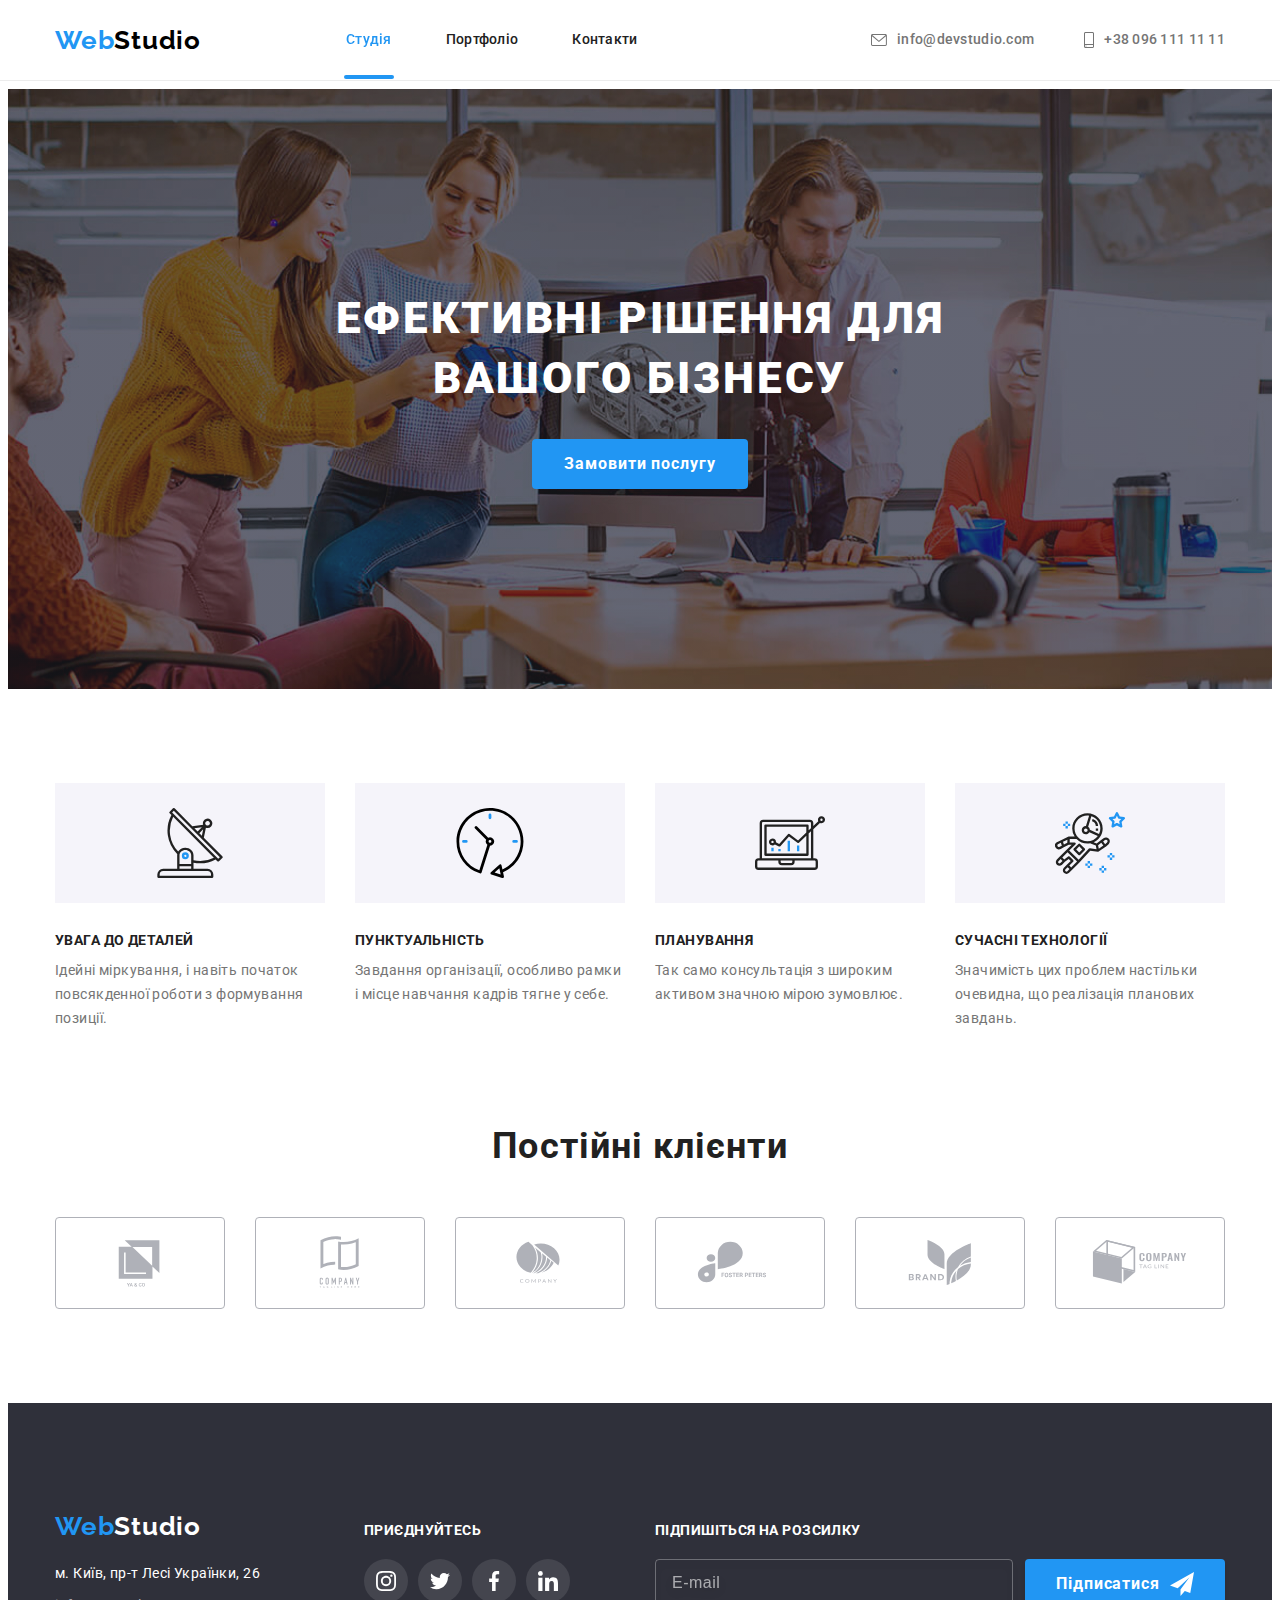
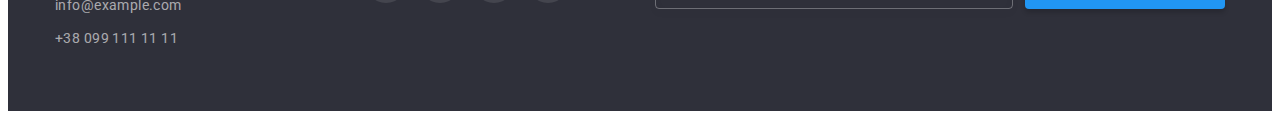
==== commit 7f651fce: "part1" ====
--- a/index.html
+++ b/index.html
@@ -18,11 +18,10 @@
 			crossorigin="anonymous"
 			referrerpolicy="no-referrer"
 		/>
-		<link rel="stylesheet" href="./css/stilys.css" />
 		<link rel="stylesheet" href="./css/main.min.css" />
 	</head>
 	<body>
-		<!-- <header class="header">
+		<header class="header">
 			<div class="conteiner header__container">
 				<nav class="navigation">
 					<a href="./index.html" class="logo link" lang="en">Web<span class="logo__accent">Studio</span> </a>
@@ -48,7 +47,7 @@
 					</li>
 				</ul>
 			</div>
-		</header> -->
+		</header>
 		<main>
 			<section class="hero">
 				<h1 class="hero__title">Ефективні рішення для вашого бізнесу</h1>
@@ -252,7 +251,7 @@
 					</ul>
 				</div>
 			</section> -->
-			<!-- <section class="section client">
+			<section class="section client">
 				<div class="conteiner">
 					<h2 class="client__title">Постійні клієнти</h2>
 					<ul class="client__list list">
@@ -294,9 +293,9 @@
 						</li>
 					</ul>
 				</div>
-			</section> -->
+			</section>
 		</main>
-		<!-- <footer class="footer">
+		<footer class="footer">
 			<div class="conteiner footer__conteiner">
 				<div class="adress">
 					<a href="./index.html" class="logo link" lang="en">Web<span class="logo-footer">Studio</span> </a>
@@ -368,7 +367,7 @@
 					</form>
 				</div>
 			</div>
-		</footer> -->
+		</footer>
 		<div class="backdrop is-hidden" data-modal>
 			<div class="modal">
 				<button class="modal-close" data-modal-close type="button">
--- a/css/main.min.css
+++ b/css/main.min.css
@@ -1 +1 @@
-html{line-height:1.15;-webkit-text-size-adjust:100%}*,*::before,*::after{box-sizing:border-box}.h1,.h2,.h3,.h4,.h5,.h6,.p{margin:0}.ul{margin:0;padding:0}body{position:relative;font-family:"Roboto",sans-serif;background-color:#fff;color:#212121;max-width:1600px}img{display:block;width:100%;height:auto}.list{list-style:none;padding:0;margin:0}.link{text-decoration:none;cursor:pointer}.link:hover,.link:focus{color:#2196f3}.conteiner{margin:0 auto;width:1200px;padding-left:15px;padding-right:15px}.section{padding-top:94px;padding-bottom:94px}.visually-hidden{position:absolute;margin:-1px;width:1px;height:1px;border:0;padding:0;overflow:hidden;white-space:nowrap;clip:rect(0 0 0 0);-webkit-clip-path:inset(50%);clip-path:inset(50%)}.button{font-family:inherit;border:none;border-radius:4px;font-weight:700;font-size:16px;line-height:1.88;letter-spacing:.06em;color:#fff;background-color:#2196f3;cursor:pointer}.button:hover,.button:focus{opacity:.9}.hero__button{min-width:216px;padding:10px 32px;display:inline-block}.footer__button{width:200px;padding:10px 28px;box-shadow:0px 4px 4px rgba(0,0,0,.15)}.modal-close{position:absolute;padding:0;top:8px;right:8px;width:30px;height:30px;border-radius:50%;border:1px solid rgba(0,0,0,.1);background-color:#fff;display:flex;align-items:center;justify-content:center;cursor:pointer}.modal-close:hover .modal-icon{fill:#2196f3}.button-submit{min-width:200px;padding:10px 52px;box-shadow:0px 4px 4px rgba(0,0,0,.15);display:inline-block}.filter-button{padding:6px 22px;border:none;border-radius:4px;cursor:pointer;font-family:inherit;font-weight:500;font-size:16px;line-height:1.63;letter-spacing:.03em;color:#212121;background-color:#f5f4fa;transition-property:color,background-color,box-shadow;transition-duration:250ms;transition-timing-function:cubic-bezier(0.4, 0, 0.2, 1)}.filter-button:hover{color:#fff;background-color:#2196f3;box-shadow:0px 3px 1px rgba(0,0,0,.1),0px 1px 2px rgba(0,0,0,.08),0px 2px 2px rgba(0,0,0,.12)}.header{position:fixed;width:100%;top:0;left:0;margin-left:auto;margin-right:auto;background-color:#fff;border-bottom:1px solid #ececec;z-index:1;max-width:1600px}.header__container,.navigation{display:flex;align-items:center}.navigation__item,.contact__item{margin-left:50px}.navigation__item:last-child,.contact__item:last-child{margin-right:0px}.navigation__list{display:flex;align-items:center;font-weight:500;font-size:14px;line-height:1.14;letter-spacing:.02em}.navigation__list a{color:#212121;padding-top:32px;padding-bottom:32px;padding-left:2px;padding-right:2px}.contact{margin-left:auto;display:flex;align-items:center;font-weight:500;font-size:14px;line-height:1.14;letter-spacing:.02em}.contact a{color:#757575;padding-top:32px;padding-bottom:32px;display:flex;align-items:center}.navigation__link,.contact__link .contact-icons,.contact__link{transition-property:color;transition-duration:250ms;transition-timing-function:cubic-bezier(0.4, 0, 0.2, 1)}.contact__icons{margin-right:10px;align-items:center;justify-content:center;fill:currentColor}.link.current{position:relative;color:#2196f3}.link.current::after{position:absolute;left:0;bottom:0;content:"";display:inline-block;width:100%;height:4px;background-color:#2196f3;border-radius:2px;background-size:contain}.hero{padding-top:200px;padding-bottom:200px;background-color:#2f303a;background-image:linear-gradient(rgba(47, 48, 58, 0.4), rgba(47, 48, 58, 0.4)),url(../img/hero.jpg);text-align:center;max-width:1600px;margin-left:auto;margin-right:auto;background-repeat:no-repeat;background-position:center;border-style:cover}.hero__title{max-width:696px;margin-left:auto;margin-right:auto;margin-top:0;margin-bottom:30px;font-weight:900;font-size:44px;line-height:1.36;text-align:center;letter-spacing:.06em;text-transform:uppercase;color:#fff}.quality{padding-bottom:0}.quality__list{display:flex;align-items:flex-start}.quality__list .quality__item+.quality__item{margin-left:30px;max-width:270px}.quality__title{margin-top:0;margin-bottom:10px;font-weight:700;font-size:14px;line-height:1.14;letter-spacing:.03em;text-transform:uppercase;color:#212121}.quality__text{margin-top:0;margin-bottom:0;font-weight:400;font-size:14px;line-height:1.71;letter-spacing:.03em;color:#757575}.quality__picture{height:120px;width:270;background-color:#f5f4fa;display:flex;align-items:center;justify-content:center;margin-bottom:30px}.fiature__list{display:flex}.fiature__list .fiature__img+.fiature__img{margin-left:30px}.fiature__title{margin-top:0;margin-bottom:50px;font-weight:700;font-size:36px;line-height:1.17;text-align:center;letter-spacing:.03em;color:#212121}.fiature__thumb{position:relative}.fiature__text{position:absolute;left:0;bottom:0;width:370px;height:70px;display:flex;align-items:center;justify-content:center;font-style:normal;font-weight:700;font-size:14px;line-height:1.14;text-align:center;letter-spacing:.03em;text-transform:uppercase;color:#fff;background:rgba(47,48,58,.8)}.team{background-color:#f5f4fa;max-width:1600px}.team__title{margin-top:0;margin-bottom:50px;font-weight:700;font-size:36px;line-height:1.17;text-align:center;letter-spacing:.03em;color:#212121}.team__list{display:flex}.team__list .team__item+.team__item{margin-left:30px}.team__item{background-color:#fff;outline:1px solid #eee;box-shadow:0px 1px 3px rgba(0,0,0,.12),0px 1px 1px rgba(0,0,0,.14),0px 2px 1px rgba(0,0,0,.2);border-radius:0px 0px 4px 4px}.team__name{padding-top:30px;margin-top:0;margin-bottom:10px;font-weight:500;font-size:16px;line-height:1.19;text-align:center;letter-spacing:.03em;color:#212121}.team__text{margin-top:0;margin-bottom:16px;font-weight:400;font-size:16px;line-height:1.19;text-align:center;letter-spacing:.03em;color:#757575}.soc{display:flex;justify-content:center;gap:10px;padding-bottom:30px}.soc__link{width:44px;height:44px;border-radius:50%;background-color:#fff;display:flex;align-items:center;justify-content:center;transition-property:background-color;transition-duration:250ms;transition-timing-function:cubic-bezier(0.4, 0, 0.2, 1)}.soc__link:hover,.soc__link:focus{background-color:#2196f3}.soc__link:hover .soc-icon,.soc__link:focus .soc-icon{fill:#fff}.soc__icon{fill:#afb1b8;transition-property:fill;transition-duration:250ms;transition-timing-function:cubic-bezier(0.4, 0, 0.2, 1)}.client__title{margin-top:0;margin-bottom:50px;color:#212121;font-weight:700;font-size:36px;line-height:1.17;text-align:center;letter-spacing:.03em}.client__list{display:flex;align-items:center;justify-content:center}.client__list .client__item+.client__item{margin-left:30px}.client__link{width:170px;height:92px;border:1px solid #afb1b8;border-radius:4px;display:flex;align-items:center;justify-content:center;cursor:pointer;transition-property:border-color;transition-duration:250ms;transition-timing-function:cubic-bezier(0.4, 0, 0.2, 1)}.client__link:hover{border-color:#2196f3}.client__link:hover .client__icon{fill:#2196f3}.client__icon{fill:#afb1b8;transition-property:fill;transition-duration:250ms;transition-timing-function:cubic-bezier(0.4, 0, 0.2, 1)}.footer{background-color:#2f303a;padding-top:60px;padding-bottom:60px;max-width:1600px;margin-left:auto;margin-right:auto}.adress__link{color:#fff;font-weight:400;font-size:14px;line-height:1.71;letter-spacing:.03em;font-style:normal;transition-property:color;transition-duration:250ms;transition-timing-function:cubic-bezier(0.4, 0, 0.2, 1)}.contact-link{color:rgba(255,255,255,.6);font-weight:400;font-size:14px;line-height:1.71;letter-spacing:.03em;font-style:normal;transition-property:color;transition-duration:250ms;transition-timing-function:cubic-bezier(0.4, 0, 0.2, 1)}.adress__item{margin-bottom:9px}.adress__item:last-child{margin-bottom:0}.footer__conteiner{display:flex;gap:70px;align-items:baseline}.foote-soc__list{display:flex;gap:10px}.footer-soc__title{font-weight:700;font-size:14px;line-height:1.14;letter-spacing:.03em;text-transform:uppercase;color:#fff;margin-top:0;margin-bottom:20px}.footer-soc__link{width:44px;height:44px;border-radius:50%;background:rgba(255,255,255,.1);display:flex;align-items:center;justify-content:center;transition-property:background-color,fill;transition-duration:250ms;transition-timing-function:cubic-bezier(0.4, 0, 0.2, 1)}.footer-soc__link:hover{background-color:#2196f3}.footer-soc__icon{fill:#fff}.footer-soc__link:hover .footer-soc__icon{fill:#fff}.footer-subscription{margin-left:auto}.footer-subscription__form{display:flex;justify-content:center;align-items:center}.footer-subscription__title{font-weight:700;font-size:14px;line-height:1.14;letter-spacing:.03em;text-transform:uppercase;color:#fff;margin-top:0;margin-bottom:20px}.footer-subscription__input{width:358px;height:50px;outline:none;border:1px solid rgba(255,255,255,.3);border-radius:4px;padding:15px 16px;margin-right:12px;font-weight:400;background-color:rgba(0,0,0,0);color:#fff;filter:drop-shadow(0px 4px 4px rgba(0, 0, 0, 0.15))}.footer-subscription__input::-moz-placeholder{font-size:16px;line-height:1.25;letter-spacing:.03em;color:rgba(255,255,255,.6)}.footer-subscription__input:-ms-input-placeholder{font-size:16px;line-height:1.25;letter-spacing:.03em;color:rgba(255,255,255,.6)}.footer-subscription__input::placeholder{font-size:16px;line-height:1.25;letter-spacing:.03em;color:rgba(255,255,255,.6)}.footer-subscription__icon{margin-left:10px;vertical-align:middle}.backdrop{position:fixed;top:0;width:100%;height:100%;background-color:rgba(0,0,0,.2);max-width:1600px;transition:opacity 500ms cubic-bezier(0.4, 0, 0.2, 1),visibility 500ms cubic-bezier(0.4, 0, 0.2, 1);z-index:2}.is-hidden{opacity:0;pointer-events:none;visibility:hidden}.modal{position:absolute;top:50%;left:50%;transform:translate(-50%, -50%) scale(1) rotate(0);transition:transform 500ms linear;width:528px;height:581px;background-color:#fff;box-shadow:0px 1px 3px rgba(0,0,0,.12),0px 1px 1px rgba(0,0,0,.14),0px 2px 1px rgba(0,0,0,.2);border-radius:4px;padding:40px;text-align:center}.backdrop.is-hidden .modal{transform:translate(-50%, -50%) scale(0) rotate(180deg)}.modal-title{font-weight:700;font-size:20px;line-height:1.15;text-align:center;letter-spacing:.03em;color:#212121;margin:0;margin-bottom:12px}.form-field{margin-bottom:10px}.form-field-text{margin-bottom:20px}.form-label{display:block;text-align:left;margin-bottom:4px;font-weight:400;font-size:12px;line-height:1.17;letter-spacing:.01em;color:#757575;cursor:pointer}.form-label:focus+.form-input{color:#2196f3;border:#2196f3}.input-wrap{position:relative}.form-input{width:100%;height:40px;left:576px;top:314px;padding:12px 0 12px 42px;border:1px solid rgba(33,33,33,.2);border-radius:4px;cursor:pointer}.form-input:focus{outline-color:#2196f3}.form-input:focus+.form-icon{fill:#2196f3}.form-icon{position:absolute;left:12px;top:50%;transform:translatey(-50%)}.modal-text{display:block;width:100%;height:120px;border:1px solid rgba(33,33,33,.2);border-radius:4px;resize:none;padding:12px 16px;cursor:pointer}.modal-text:focus{outline-color:#2196f3}.form-field-text textarea::-moz-placeholder{font-size:12px;line-height:1.17;letter-spacing:.01em}.form-field-text textarea:-ms-input-placeholder{font-size:12px;line-height:1.17;letter-spacing:.01em}.form-field-text textarea::placeholder{font-size:12px;line-height:1.17;letter-spacing:.01em}.checkbox-field{margin-bottom:30px}.policy-label{display:flex;font-weight:400;font-size:14px;line-height:1.71;letter-spacing:.03em;color:var(--accent-color);display:flex;align-items:center;justify-content:center}.policy-label span{width:16px;height:15px;border:2px solid #212121;border-radius:3px;margin-right:7px;display:flex;align-items:center;justify-content:center;transition:background-color 300ms linear}.input-checkbox{display:block;transition:border-color 300ms linear}.input-checkbox:checked+.policy-label span{background-color:#2196f3;border-color:#2196f3}.input-checkbox:checked+.policy-label .span-icon{fill:#fff;border:none}.span-icon{fill:rgba(0,0,0,0);transition:fill 300ms linear}.checkbox-link{margin-left:7px;font-weight:400;font-size:14px;line-height:1.71;letter-spacing:.03em;color:#2f303a;-webkit-text-decoration-line:underline;text-decoration-line:underline;color:#2196f3}.filter{margin-bottom:50px;display:flex;justify-content:center}.filter .filter-item+.filter-item{margin-left:8px}.about{background-color:#fff;display:flex;flex-wrap:wrap;gap:30px}.about-item{flex-basis:calc((100% - 60px)/3)}.about-top-wrap{position:relative;overflow:hidden}.about-ap-text{position:absolute;top:0;left:0;font-weight:400;font-size:18px;line-height:1.56;letter-spacing:.03em;color:#fff;background:rgba(33,150,243,.9);margin:0;padding:63px 24px;height:100%;transform:translateY(101%);transition:transform 250ms linear}.div{padding:20px 24px;border-left:1px solid #eee;border-bottom:1px solid #eee;border-right:1px solid #eee}.div-name{margin-bottom:4px;font-weight:700;font-size:18px;line-height:2;letter-spacing:.06em;color:#212121}.div-text{font-weight:400;font-size:16px;line-height:1.88;letter-spacing:.03em;color:#757575;margin-bottom:0}.about-link{display:block;transition-property:box-shadow;transition-duration:250ms;transition-timing-function:cubic-bezier(0.4, 0, 0.2, 1)}.about-link:hover{box-shadow:0px 1px 1px rgba(0,0,0,.12),0px 4px 4px rgba(0,0,0,.06),1px 4px 6px rgba(0,0,0,.16)}.about-link:hover .about-ap-text{transform:translateY(0%)}.logo{margin-right:93px;margin-left:0;font-family:"Raleway";font-weight:700;font-size:26px;line-height:1.19;letter-spacing:.03em;color:#2196f3}.logo__accent{color:#000}.logo-footer{display:inline-block;margin-bottom:20px;color:#fff}/*# sourceMappingURL=main.min.css.map */+html{line-height:1.15;-webkit-text-size-adjust:100%}*,*::before,*::after{box-sizing:border-box}.h1,.h2,.h3,.h4,.h5,.h6,.p{margin:0}.ul{margin:0;padding:0}body{position:relative;font-family:"Roboto",sans-serif;background-color:#fff;color:#212121;max-width:1600px}img{display:block;width:100%;max-width:100%;height:auto}.list{list-style:none;padding:0;margin:0}.link{text-decoration:none;cursor:pointer}.link:hover,.link:focus{color:#2196f3}.conteiner{margin:0 auto;width:100%;padding-left:15px;padding-right:15px}@media screen and (min-width: 479.99px){.conteiner{max-width:480px}}@media screen and (min-width: 767.99px){.conteiner{max-width:768px}}@media screen and (min-width: 1199.99px){.conteiner{max-width:1200px}}.section{padding-top:60px;padding-bottom:60px}@media screen and (min-width: 1199.99px){.section{padding-top:94px;padding-bottom:94px}}.visually-hidden{position:absolute;margin:-1px;width:1px;height:1px;border:0;padding:0;overflow:hidden;white-space:nowrap;clip:rect(0 0 0 0);-webkit-clip-path:inset(50%);clip-path:inset(50%)}.button{font-family:inherit;border:none;border-radius:4px;font-weight:700;font-size:16px;line-height:1.88;letter-spacing:.06em;color:#fff;background-color:#2196f3;cursor:pointer}.button:hover,.button:focus{opacity:.9}.hero__button{min-width:216px;padding:10px 32px;display:inline-block}.footer__button{width:200px;padding:10px 28px;box-shadow:0px 4px 4px rgba(0,0,0,.15)}.modal-close{position:absolute;padding:0;top:8px;right:8px;width:30px;height:30px;border-radius:50%;border:1px solid rgba(0,0,0,.1);background-color:#fff;display:flex;align-items:center;justify-content:center;cursor:pointer}.modal-close:hover .modal-icon{fill:#2196f3}.button-submit{min-width:200px;padding:10px 52px;box-shadow:0px 4px 4px rgba(0,0,0,.15);display:inline-block}.filter-button{padding:6px 22px;border:none;border-radius:4px;cursor:pointer;font-family:inherit;font-weight:500;font-size:16px;line-height:1.63;letter-spacing:.03em;color:#212121;background-color:#f5f4fa;transition-property:color,background-color,box-shadow;transition-duration:250ms;transition-timing-function:cubic-bezier(0.4, 0, 0.2, 1)}.filter-button:hover{color:#fff;background-color:#2196f3;box-shadow:0px 3px 1px rgba(0,0,0,.1),0px 1px 2px rgba(0,0,0,.08),0px 2px 2px rgba(0,0,0,.12)}.header{position:fixed;width:100%;top:0;left:0;margin-left:auto;margin-right:auto;background-color:#fff;border-bottom:1px solid #ececec;z-index:1;max-width:1600px}.header__container,.navigation{display:flex;align-items:center}.navigation__item,.contact__item{margin-left:50px}.navigation__item:last-child,.contact__item:last-child{margin-right:0px}.navigation__list{display:flex;align-items:center;font-weight:500;font-size:14px;line-height:1.14;letter-spacing:.02em}.navigation__list a{color:#212121;padding-top:32px;padding-bottom:32px;padding-left:2px;padding-right:2px}.contact{margin-left:auto;display:flex;align-items:center;font-weight:500;font-size:14px;line-height:1.14;letter-spacing:.02em}.contact a{color:#757575;padding-top:32px;padding-bottom:32px;display:flex;align-items:center}.navigation__link,.contact__link .contact-icons,.contact__link{transition-property:color;transition-duration:250ms;transition-timing-function:cubic-bezier(0.4, 0, 0.2, 1)}.contact__icons{margin-right:10px;align-items:center;justify-content:center;fill:currentColor}.link.current{position:relative;color:#2196f3}.link.current::after{position:absolute;left:0;bottom:0;content:"";display:inline-block;width:100%;height:4px;background-color:#2196f3;border-radius:2px;background-size:contain}.hero{padding-top:200px;padding-bottom:200px;background-color:#2f303a;background-image:linear-gradient(rgba(47, 48, 58, 0.4), rgba(47, 48, 58, 0.4)),url(../img/hero.jpg);text-align:center;max-width:1600px;margin-left:auto;margin-right:auto;background-repeat:no-repeat;background-position:center;border-style:cover}.hero__title{max-width:696px;margin-left:auto;margin-right:auto;margin-top:0;margin-bottom:30px;font-weight:900;font-size:44px;line-height:1.36;text-align:center;letter-spacing:.06em;text-transform:uppercase;color:#fff}@media screen and (min-width: 1199.99px){.quality{padding-bottom:0px}}@media screen and (min-width: 767.99px){.quality__list{display:flex;flex-wrap:wrap;align-items:flex-start;margin:-15px}}.quality__item{margin-bottom:30px}@media screen and (min-width: 767.99px){.quality__item{width:calc((100% - 60px)/2);margin:15px}}@media screen and (min-width: 1199.99px){.quality__item{max-width:270px}.quality__item:last-child{margin-right:0px}}.quality__title{margin-top:0;margin-bottom:10px;font-weight:700;font-size:14px;line-height:1.14;letter-spacing:.03em;text-transform:uppercase;color:#212121}.quality__text{margin-top:0;margin-bottom:0;font-weight:400;font-size:14px;line-height:1.71;letter-spacing:.03em;color:#757575}.quality__picture{height:120px;background-color:#f5f4fa;display:flex;align-items:center;justify-content:center;margin-bottom:30px}.fiature__list{display:flex}.fiature__list .fiature__img+.fiature__img{margin-left:30px}.fiature__title{margin-top:0;margin-bottom:50px;font-weight:700;font-size:36px;line-height:1.17;text-align:center;letter-spacing:.03em;color:#212121}.fiature__thumb{position:relative}.fiature__text{position:absolute;left:0;bottom:0;width:370px;height:70px;display:flex;align-items:center;justify-content:center;font-style:normal;font-weight:700;font-size:14px;line-height:1.14;text-align:center;letter-spacing:.03em;text-transform:uppercase;color:#fff;background:rgba(47,48,58,.8)}.team{background-color:#f5f4fa;max-width:1600px}.team__title{margin-top:0;margin-bottom:50px;font-weight:700;font-size:36px;line-height:1.17;text-align:center;letter-spacing:.03em;color:#212121}.team__list{display:flex}.team__list .team__item+.team__item{margin-left:30px}.team__item{background-color:#fff;outline:1px solid #eee;box-shadow:0px 1px 3px rgba(0,0,0,.12),0px 1px 1px rgba(0,0,0,.14),0px 2px 1px rgba(0,0,0,.2);border-radius:0px 0px 4px 4px}.team__name{padding-top:30px;margin-top:0;margin-bottom:10px;font-weight:500;font-size:16px;line-height:1.19;text-align:center;letter-spacing:.03em;color:#212121}.team__text{margin-top:0;margin-bottom:16px;font-weight:400;font-size:16px;line-height:1.19;text-align:center;letter-spacing:.03em;color:#757575}.soc{display:flex;justify-content:center;gap:10px;padding-bottom:30px}.soc__link{width:44px;height:44px;border-radius:50%;background-color:#fff;display:flex;align-items:center;justify-content:center;transition-property:background-color;transition-duration:250ms;transition-timing-function:cubic-bezier(0.4, 0, 0.2, 1)}.soc__link:hover,.soc__link:focus{background-color:#2196f3}.soc__link:hover .soc-icon,.soc__link:focus .soc-icon{fill:#fff}.soc__icon{fill:#afb1b8;transition-property:fill;transition-duration:250ms;transition-timing-function:cubic-bezier(0.4, 0, 0.2, 1)}.client__title{margin-top:0;color:#212121;font-weight:700;margin-bottom:50px;font-size:36px;line-height:1.17;text-align:center;letter-spacing:.03em}@media screen and (min-width: 1199.99px){.client__title{margin-bottom:50px;font-size:36px}}.client__list{display:flex;flex-wrap:wrap;margin:-15px}.client__list .client__item{width:calc((100% - 60px)/2);margin:15px}@media screen and (min-width: 767.99px){.client__list .client__item{width:calc((100% - 90px)/3)}}@media screen and (min-width: 1199.99px){.client__list .client__item{width:calc((100% - 180px)/6)}}.client__link{width:100%;height:92px;border:1px solid #afb1b8;border-radius:4px;display:flex;align-items:center;justify-content:center;cursor:pointer;transition-property:border-color;transition-duration:250ms;transition-timing-function:cubic-bezier(0.4, 0, 0.2, 1)}.client__link:hover{border-color:#2196f3}.client__link:hover .client__icon{fill:#2196f3}.client__icon{fill:#afb1b8;transition-property:fill;transition-duration:250ms;transition-timing-function:cubic-bezier(0.4, 0, 0.2, 1)}.footer{background-color:#2f303a;padding-top:60px;padding-bottom:60px}.footer__conteiner{display:flex;flex-direction:column;align-items:center;text-align:center}@media screen and (min-width: 767.99px){.footer__conteiner{flex-direction:row;flex-wrap:wrap;justify-content:space-around;align-items:baseline}}@media screen and (min-width: 1199.99px){.footer__conteiner{justify-content:space-between;text-align:left}}.adress{font-weight:400;margin-bottom:60px}@media screen and (min-width: 767.99px){.adress{margin-bottom:0px}}@media screen and (min-width: 1199.99px){.adress{margin-right:70px}}.adress__link{color:#fff;font-weight:400;font-size:14px;line-height:1.71;letter-spacing:.03em;font-style:normal;transition-property:color;transition-duration:250ms;transition-timing-function:cubic-bezier(0.4, 0, 0.2, 1)}.contact-link{color:rgba(255,255,255,.6);font-weight:400;font-size:14px;line-height:1.71;letter-spacing:.03em;font-style:normal;transition-property:color;transition-duration:250ms;transition-timing-function:cubic-bezier(0.4, 0, 0.2, 1)}.adress__item{margin-bottom:9px}.adress__item:last-child{margin-bottom:0}.footer-soc__title{font-weight:700;font-size:14px;line-height:1.14;letter-spacing:.03em;text-transform:uppercase;color:#fff;margin-top:0;margin-bottom:20px}.foote-soc__list{display:flex;gap:10px}.footer-soc__link{width:44px;height:44px;border-radius:50%;background:rgba(255,255,255,.1);display:flex;align-items:center;justify-content:center;transition-property:background-color,fill;transition-duration:250ms;transition-timing-function:cubic-bezier(0.4, 0, 0.2, 1)}.footer-soc__link:hover{background-color:#2196f3}.footer-soc__icon{fill:#fff}.footer-soc__link:hover .footer-soc__icon{fill:#fff}.footer-subscription{margin-top:60px}@media screen and (min-width: 1199.99px){.footer-subscription{margin-left:auto}}@media screen and (min-width: 1199.99px){.footer-subscription__form{display:flex;justify-content:center;align-items:center}}.footer-subscription__title{font-weight:700;font-size:14px;line-height:1.14;letter-spacing:.03em;text-transform:uppercase;color:#fff;margin-top:0;margin-bottom:20px}.footer-subscription__input{width:100%;height:50px;outline:none;border:1px solid rgba(255,255,255,.3);border-radius:4px;padding:15px 16px;margin-right:12px;margin-bottom:20px;font-weight:400;background-color:rgba(0,0,0,0);color:#fff;filter:drop-shadow(0px 4px 4px rgba(0, 0, 0, 0.15))}.footer-subscription__input::-moz-placeholder{font-size:16px;line-height:1.25;letter-spacing:.03em;color:rgba(255,255,255,.6)}.footer-subscription__input:-ms-input-placeholder{font-size:16px;line-height:1.25;letter-spacing:.03em;color:rgba(255,255,255,.6)}.footer-subscription__input::placeholder{font-size:16px;line-height:1.25;letter-spacing:.03em;color:rgba(255,255,255,.6)}@media screen and (min-width: 1199.99px){.footer-subscription__input{margin-bottom:0px;width:358px}}.footer-subscription__icon{margin-left:10px;vertical-align:middle}.backdrop{position:fixed;top:0;width:100%;height:100%;background-color:rgba(0,0,0,.2);max-width:1600px;transition:opacity 500ms cubic-bezier(0.4, 0, 0.2, 1),visibility 500ms cubic-bezier(0.4, 0, 0.2, 1);z-index:2}.is-hidden{opacity:0;pointer-events:none;visibility:hidden}.modal{position:absolute;top:50%;left:50%;transform:translate(-50%, -50%) scale(1) rotate(0);transition:transform 500ms linear;width:528px;height:581px;background-color:#fff;box-shadow:0px 1px 3px rgba(0,0,0,.12),0px 1px 1px rgba(0,0,0,.14),0px 2px 1px rgba(0,0,0,.2);border-radius:4px;padding:40px;text-align:center}.backdrop.is-hidden .modal{transform:translate(-50%, -50%) scale(0) rotate(180deg)}.modal-title{font-weight:700;font-size:20px;line-height:1.15;text-align:center;letter-spacing:.03em;color:#212121;margin:0;margin-bottom:12px}.form-field{margin-bottom:10px}.form-field-text{margin-bottom:20px}.form-label{display:block;text-align:left;margin-bottom:4px;font-weight:400;font-size:12px;line-height:1.17;letter-spacing:.01em;color:#757575;cursor:pointer}.form-label:focus+.form-input{color:#2196f3;border:#2196f3}.input-wrap{position:relative}.form-input{width:100%;height:40px;left:576px;top:314px;padding:12px 0 12px 42px;border:1px solid rgba(33,33,33,.2);border-radius:4px;cursor:pointer}.form-input:focus{outline-color:#2196f3}.form-input:focus+.form-icon{fill:#2196f3}.form-icon{position:absolute;left:12px;top:50%;transform:translatey(-50%)}.modal-text{display:block;width:100%;height:120px;border:1px solid rgba(33,33,33,.2);border-radius:4px;resize:none;padding:12px 16px;cursor:pointer}.modal-text:focus{outline-color:#2196f3}.form-field-text textarea::-moz-placeholder{font-size:12px;line-height:1.17;letter-spacing:.01em}.form-field-text textarea:-ms-input-placeholder{font-size:12px;line-height:1.17;letter-spacing:.01em}.form-field-text textarea::placeholder{font-size:12px;line-height:1.17;letter-spacing:.01em}.checkbox-field{margin-bottom:30px}.policy-label{display:flex;font-weight:400;font-size:14px;line-height:1.71;letter-spacing:.03em;color:var(--accent-color);display:flex;align-items:center;justify-content:center}.policy-label span{width:16px;height:15px;border:2px solid #212121;border-radius:3px;margin-right:7px;display:flex;align-items:center;justify-content:center;transition:background-color 300ms linear}.input-checkbox{display:block;transition:border-color 300ms linear}.input-checkbox:checked+.policy-label span{background-color:#2196f3;border-color:#2196f3}.input-checkbox:checked+.policy-label .span-icon{fill:#fff;border:none}.span-icon{fill:rgba(0,0,0,0);transition:fill 300ms linear}.checkbox-link{margin-left:7px;font-weight:400;font-size:14px;line-height:1.71;letter-spacing:.03em;color:#2f303a;-webkit-text-decoration-line:underline;text-decoration-line:underline;color:#2196f3}.filter{margin-bottom:50px;display:flex;justify-content:center}.filter .filter-item+.filter-item{margin-left:8px}.about{background-color:#fff;display:flex;flex-wrap:wrap;gap:30px}.about-item{flex-basis:calc((100% - 60px)/3)}.about-top-wrap{position:relative;overflow:hidden}.about-ap-text{position:absolute;top:0;left:0;font-weight:400;font-size:18px;line-height:1.56;letter-spacing:.03em;color:#fff;background:rgba(33,150,243,.9);margin:0;padding:63px 24px;height:100%;transform:translateY(101%);transition:transform 250ms linear}.div{padding:20px 24px;border-left:1px solid #eee;border-bottom:1px solid #eee;border-right:1px solid #eee}.div-name{margin-bottom:4px;font-weight:700;font-size:18px;line-height:2;letter-spacing:.06em;color:#212121}.div-text{font-weight:400;font-size:16px;line-height:1.88;letter-spacing:.03em;color:#757575;margin-bottom:0}.about-link{display:block;transition-property:box-shadow;transition-duration:250ms;transition-timing-function:cubic-bezier(0.4, 0, 0.2, 1)}.about-link:hover{box-shadow:0px 1px 1px rgba(0,0,0,.12),0px 4px 4px rgba(0,0,0,.06),1px 4px 6px rgba(0,0,0,.16)}.about-link:hover .about-ap-text{transform:translateY(0%)}.logo{margin-left:0;font-family:"Raleway";font-weight:700;font-size:26px;line-height:1.19;letter-spacing:.03em;color:#2196f3}@media screen and (min-width: 1199.99px){.logo{margin-right:93px}}.logo__accent{color:#000}.logo-footer{display:inline-block;margin-bottom:20px;color:#fff}/*# sourceMappingURL=main.min.css.map */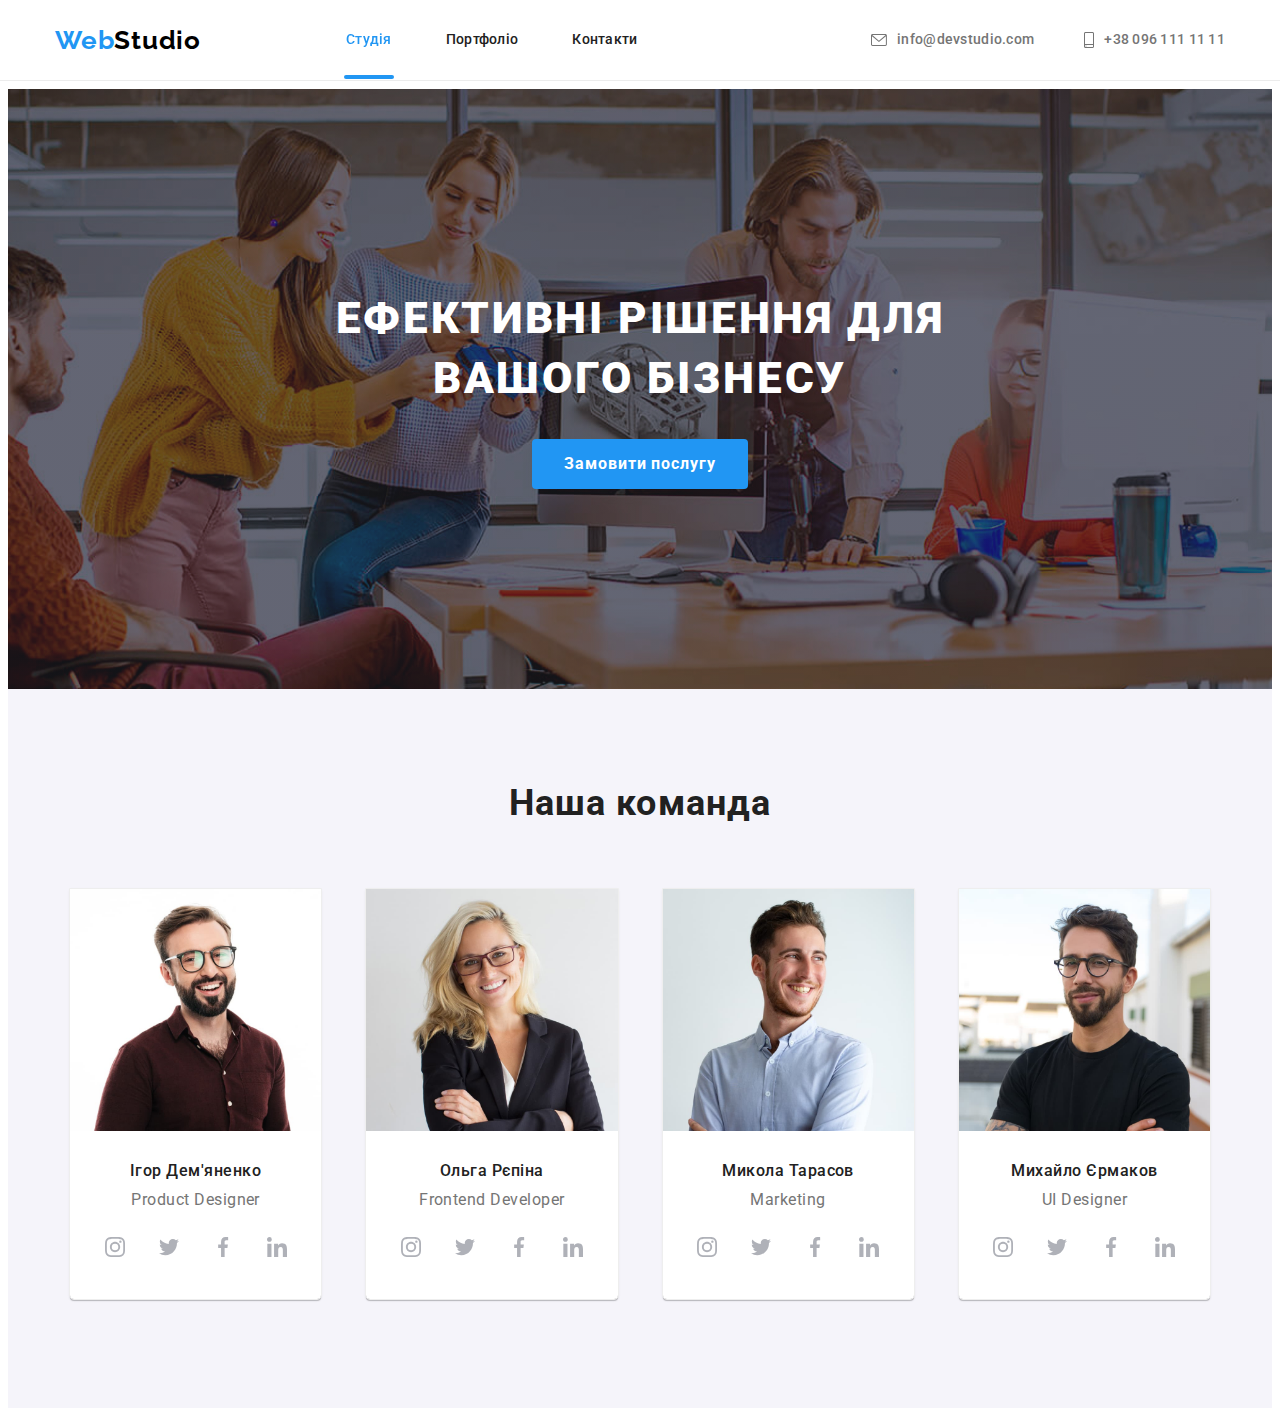
==== commit 4102ec01: "part2" ====
--- a/index.html
+++ b/index.html
@@ -53,7 +53,7 @@
 				<h1 class="hero__title">Ефективні рішення для вашого бізнесу</h1>
 				<button type="button" class="button hero__button" data-modal-open>Замовити послугу</button>
 			</section>
-			<section class="section quality">
+			<!-- <section class="section quality">
 				<div class="conteiner">
 					<ul class="quality__list list">
 						<li class="quality__item">
@@ -94,38 +94,38 @@
 						</li>
 					</ul>
 				</div>
-			</section>
+			</section> -->
 			<!-- <section class="section fiature">
 				<div class="conteiner">
 					<h2 class="fiature__title">Чим ми займаємося</h2>
 					<ul class="fiature__list list">
 						<li class="fiature__img">
 							<div class="fiature__thumb">
-								<img src="./img/about-img1.jpg" alt="Studio" width="370" height="294" />
+								<img src="./img/desktop/about-img1.jpg" alt="Studio" width="370" height="294" />
 								<div class="fiature__text">Десктопні додатки</div>
 							</div>
 						</li>
 						<li class="fiature__img">
 							<div class="fiature__thumb">
-								<img src="./img/about-img2.jpg" alt="Studio" width="370" height="294" />
+								<img src="./img/desktop/about-img2.jpg" alt="Studio" width="370" height="294" />
 								<div class="fiature__text">Мобільні додатки</div>
 							</div>
 						</li>
 						<li class="fiature__img">
 							<div class="fiature__thumb">
-								<img src="./img/about-img3.jpg" alt="Studio" width="370" height="294" />
+								<img src="./img/desktop/about-img3.jpg" alt="Studio" width="370" height="294" />
 								<div class="fiature__text">Дизайнерські рішення</div>
 							</div>
 						</li>
 					</ul>
 				</div>
 			</section> -->
-			<!-- <section class="section team">
+			<section class="section team">
 				<div class="conteiner">
 					<h2 class="team__title">Наша команда</h2>
 					<ul class="team__list list">
 						<li class="team__item">
-							<img src="./img/img-igor.jpg" width="270" height="260" alt="Product Designer" />
+							<img src="./img/desktop/img-igor.jpg" width="270" height="260" alt="Product Designer" />
 							<h3 class="team__name">Ігор Дем'яненко</h3>
 							<p class="team__text">Product Designer</p>
 							<ul class="soc list">
@@ -156,7 +156,7 @@
 							</ul>
 						</li>
 						<li class="team__item">
-							<img src="./img/img-olga.jpg" width="270" height="260" alt="Frontend Developer" />
+							<img src="./img/desktop/img-olga.jpg" width="270" height="260" alt="Frontend Developer" />
 							<h3 class="team__name">Ольга Рєпіна</h3>
 							<p class="team__text">Frontend Developer</p>
 							<ul class="soc list">
@@ -187,7 +187,7 @@
 							</ul>
 						</li>
 						<li class="team__item">
-							<img src="./img/img-nikolaj.jpg" width="270" height="260" alt="Marketing" />
+							<img src="./img/desktop/img-nikolaj.jpg" width="270" height="260" alt="Marketing" />
 							<h3 class="team__name">Микола Тарасов</h3>
 							<p class="team__text">Marketing</p>
 							<ul class="soc list">
@@ -218,7 +218,7 @@
 							</ul>
 						</li>
 						<li class="team__item">
-							<img src="./img/img-mihail.jpg" width="270" height="260" alt="UI Designer" />
+							<img src="./img/desktop/img-mihail.jpg" width="270" height="260" alt="UI Designer" />
 							<h3 class="team__name">Михайло Єрмаков</h3>
 							<p class="team__text">UI Designer</p>
 							<ul class="soc list">
@@ -250,8 +250,8 @@
 						</li>
 					</ul>
 				</div>
-			</section> -->
-			<section class="section client">
+			</section>
+			<!-- <section class="section client">
 				<div class="conteiner">
 					<h2 class="client__title">Постійні клієнти</h2>
 					<ul class="client__list list">
@@ -293,9 +293,9 @@
 						</li>
 					</ul>
 				</div>
-			</section>
+			</section> -->
 		</main>
-		<footer class="footer">
+		<!-- <footer class="footer">
 			<div class="conteiner footer__conteiner">
 				<div class="adress">
 					<a href="./index.html" class="logo link" lang="en">Web<span class="logo-footer">Studio</span> </a>
@@ -367,7 +367,7 @@
 					</form>
 				</div>
 			</div>
-		</footer>
+		</footer> -->
 		<div class="backdrop is-hidden" data-modal>
 			<div class="modal">
 				<button class="modal-close" data-modal-close type="button">
--- a/css/main.min.css
+++ b/css/main.min.css
@@ -1 +1 @@
-html{line-height:1.15;-webkit-text-size-adjust:100%}*,*::before,*::after{box-sizing:border-box}.h1,.h2,.h3,.h4,.h5,.h6,.p{margin:0}.ul{margin:0;padding:0}body{position:relative;font-family:"Roboto",sans-serif;background-color:#fff;color:#212121;max-width:1600px}img{display:block;width:100%;max-width:100%;height:auto}.list{list-style:none;padding:0;margin:0}.link{text-decoration:none;cursor:pointer}.link:hover,.link:focus{color:#2196f3}.conteiner{margin:0 auto;width:100%;padding-left:15px;padding-right:15px}@media screen and (min-width: 479.99px){.conteiner{max-width:480px}}@media screen and (min-width: 767.99px){.conteiner{max-width:768px}}@media screen and (min-width: 1199.99px){.conteiner{max-width:1200px}}.section{padding-top:60px;padding-bottom:60px}@media screen and (min-width: 1199.99px){.section{padding-top:94px;padding-bottom:94px}}.visually-hidden{position:absolute;margin:-1px;width:1px;height:1px;border:0;padding:0;overflow:hidden;white-space:nowrap;clip:rect(0 0 0 0);-webkit-clip-path:inset(50%);clip-path:inset(50%)}.button{font-family:inherit;border:none;border-radius:4px;font-weight:700;font-size:16px;line-height:1.88;letter-spacing:.06em;color:#fff;background-color:#2196f3;cursor:pointer}.button:hover,.button:focus{opacity:.9}.hero__button{min-width:216px;padding:10px 32px;display:inline-block}.footer__button{width:200px;padding:10px 28px;box-shadow:0px 4px 4px rgba(0,0,0,.15)}.modal-close{position:absolute;padding:0;top:8px;right:8px;width:30px;height:30px;border-radius:50%;border:1px solid rgba(0,0,0,.1);background-color:#fff;display:flex;align-items:center;justify-content:center;cursor:pointer}.modal-close:hover .modal-icon{fill:#2196f3}.button-submit{min-width:200px;padding:10px 52px;box-shadow:0px 4px 4px rgba(0,0,0,.15);display:inline-block}.filter-button{padding:6px 22px;border:none;border-radius:4px;cursor:pointer;font-family:inherit;font-weight:500;font-size:16px;line-height:1.63;letter-spacing:.03em;color:#212121;background-color:#f5f4fa;transition-property:color,background-color,box-shadow;transition-duration:250ms;transition-timing-function:cubic-bezier(0.4, 0, 0.2, 1)}.filter-button:hover{color:#fff;background-color:#2196f3;box-shadow:0px 3px 1px rgba(0,0,0,.1),0px 1px 2px rgba(0,0,0,.08),0px 2px 2px rgba(0,0,0,.12)}.header{position:fixed;width:100%;top:0;left:0;margin-left:auto;margin-right:auto;background-color:#fff;border-bottom:1px solid #ececec;z-index:1;max-width:1600px}.header__container,.navigation{display:flex;align-items:center}.navigation__item,.contact__item{margin-left:50px}.navigation__item:last-child,.contact__item:last-child{margin-right:0px}.navigation__list{display:flex;align-items:center;font-weight:500;font-size:14px;line-height:1.14;letter-spacing:.02em}.navigation__list a{color:#212121;padding-top:32px;padding-bottom:32px;padding-left:2px;padding-right:2px}.contact{margin-left:auto;display:flex;align-items:center;font-weight:500;font-size:14px;line-height:1.14;letter-spacing:.02em}.contact a{color:#757575;padding-top:32px;padding-bottom:32px;display:flex;align-items:center}.navigation__link,.contact__link .contact-icons,.contact__link{transition-property:color;transition-duration:250ms;transition-timing-function:cubic-bezier(0.4, 0, 0.2, 1)}.contact__icons{margin-right:10px;align-items:center;justify-content:center;fill:currentColor}.link.current{position:relative;color:#2196f3}.link.current::after{position:absolute;left:0;bottom:0;content:"";display:inline-block;width:100%;height:4px;background-color:#2196f3;border-radius:2px;background-size:contain}.hero{padding-top:200px;padding-bottom:200px;background-color:#2f303a;background-image:linear-gradient(rgba(47, 48, 58, 0.4), rgba(47, 48, 58, 0.4)),url(../img/hero.jpg);text-align:center;max-width:1600px;margin-left:auto;margin-right:auto;background-repeat:no-repeat;background-position:center;border-style:cover}.hero__title{max-width:696px;margin-left:auto;margin-right:auto;margin-top:0;margin-bottom:30px;font-weight:900;font-size:44px;line-height:1.36;text-align:center;letter-spacing:.06em;text-transform:uppercase;color:#fff}@media screen and (min-width: 1199.99px){.quality{padding-bottom:0px}}@media screen and (min-width: 767.99px){.quality__list{display:flex;flex-wrap:wrap;align-items:flex-start;margin:-15px}}.quality__item{margin-bottom:30px}@media screen and (min-width: 767.99px){.quality__item{width:calc((100% - 60px)/2);margin:15px}}@media screen and (min-width: 1199.99px){.quality__item{max-width:270px}.quality__item:last-child{margin-right:0px}}.quality__title{margin-top:0;margin-bottom:10px;font-weight:700;font-size:14px;line-height:1.14;letter-spacing:.03em;text-transform:uppercase;color:#212121}.quality__text{margin-top:0;margin-bottom:0;font-weight:400;font-size:14px;line-height:1.71;letter-spacing:.03em;color:#757575}.quality__picture{height:120px;background-color:#f5f4fa;display:flex;align-items:center;justify-content:center;margin-bottom:30px}.fiature__list{display:flex}.fiature__list .fiature__img+.fiature__img{margin-left:30px}.fiature__title{margin-top:0;margin-bottom:50px;font-weight:700;font-size:36px;line-height:1.17;text-align:center;letter-spacing:.03em;color:#212121}.fiature__thumb{position:relative}.fiature__text{position:absolute;left:0;bottom:0;width:370px;height:70px;display:flex;align-items:center;justify-content:center;font-style:normal;font-weight:700;font-size:14px;line-height:1.14;text-align:center;letter-spacing:.03em;text-transform:uppercase;color:#fff;background:rgba(47,48,58,.8)}.team{background-color:#f5f4fa;max-width:1600px}.team__title{margin-top:0;margin-bottom:50px;font-weight:700;font-size:36px;line-height:1.17;text-align:center;letter-spacing:.03em;color:#212121}.team__list{display:flex}.team__list .team__item+.team__item{margin-left:30px}.team__item{background-color:#fff;outline:1px solid #eee;box-shadow:0px 1px 3px rgba(0,0,0,.12),0px 1px 1px rgba(0,0,0,.14),0px 2px 1px rgba(0,0,0,.2);border-radius:0px 0px 4px 4px}.team__name{padding-top:30px;margin-top:0;margin-bottom:10px;font-weight:500;font-size:16px;line-height:1.19;text-align:center;letter-spacing:.03em;color:#212121}.team__text{margin-top:0;margin-bottom:16px;font-weight:400;font-size:16px;line-height:1.19;text-align:center;letter-spacing:.03em;color:#757575}.soc{display:flex;justify-content:center;gap:10px;padding-bottom:30px}.soc__link{width:44px;height:44px;border-radius:50%;background-color:#fff;display:flex;align-items:center;justify-content:center;transition-property:background-color;transition-duration:250ms;transition-timing-function:cubic-bezier(0.4, 0, 0.2, 1)}.soc__link:hover,.soc__link:focus{background-color:#2196f3}.soc__link:hover .soc-icon,.soc__link:focus .soc-icon{fill:#fff}.soc__icon{fill:#afb1b8;transition-property:fill;transition-duration:250ms;transition-timing-function:cubic-bezier(0.4, 0, 0.2, 1)}.client__title{margin-top:0;color:#212121;font-weight:700;margin-bottom:50px;font-size:36px;line-height:1.17;text-align:center;letter-spacing:.03em}@media screen and (min-width: 1199.99px){.client__title{margin-bottom:50px;font-size:36px}}.client__list{display:flex;flex-wrap:wrap;margin:-15px}.client__list .client__item{width:calc((100% - 60px)/2);margin:15px}@media screen and (min-width: 767.99px){.client__list .client__item{width:calc((100% - 90px)/3)}}@media screen and (min-width: 1199.99px){.client__list .client__item{width:calc((100% - 180px)/6)}}.client__link{width:100%;height:92px;border:1px solid #afb1b8;border-radius:4px;display:flex;align-items:center;justify-content:center;cursor:pointer;transition-property:border-color;transition-duration:250ms;transition-timing-function:cubic-bezier(0.4, 0, 0.2, 1)}.client__link:hover{border-color:#2196f3}.client__link:hover .client__icon{fill:#2196f3}.client__icon{fill:#afb1b8;transition-property:fill;transition-duration:250ms;transition-timing-function:cubic-bezier(0.4, 0, 0.2, 1)}.footer{background-color:#2f303a;padding-top:60px;padding-bottom:60px}.footer__conteiner{display:flex;flex-direction:column;align-items:center;text-align:center}@media screen and (min-width: 767.99px){.footer__conteiner{flex-direction:row;flex-wrap:wrap;justify-content:space-around;align-items:baseline}}@media screen and (min-width: 1199.99px){.footer__conteiner{justify-content:space-between;text-align:left}}.adress{font-weight:400;margin-bottom:60px}@media screen and (min-width: 767.99px){.adress{margin-bottom:0px}}@media screen and (min-width: 1199.99px){.adress{margin-right:70px}}.adress__link{color:#fff;font-weight:400;font-size:14px;line-height:1.71;letter-spacing:.03em;font-style:normal;transition-property:color;transition-duration:250ms;transition-timing-function:cubic-bezier(0.4, 0, 0.2, 1)}.contact-link{color:rgba(255,255,255,.6);font-weight:400;font-size:14px;line-height:1.71;letter-spacing:.03em;font-style:normal;transition-property:color;transition-duration:250ms;transition-timing-function:cubic-bezier(0.4, 0, 0.2, 1)}.adress__item{margin-bottom:9px}.adress__item:last-child{margin-bottom:0}.footer-soc__title{font-weight:700;font-size:14px;line-height:1.14;letter-spacing:.03em;text-transform:uppercase;color:#fff;margin-top:0;margin-bottom:20px}.foote-soc__list{display:flex;gap:10px}.footer-soc__link{width:44px;height:44px;border-radius:50%;background:rgba(255,255,255,.1);display:flex;align-items:center;justify-content:center;transition-property:background-color,fill;transition-duration:250ms;transition-timing-function:cubic-bezier(0.4, 0, 0.2, 1)}.footer-soc__link:hover{background-color:#2196f3}.footer-soc__icon{fill:#fff}.footer-soc__link:hover .footer-soc__icon{fill:#fff}.footer-subscription{margin-top:60px}@media screen and (min-width: 1199.99px){.footer-subscription{margin-left:auto}}@media screen and (min-width: 1199.99px){.footer-subscription__form{display:flex;justify-content:center;align-items:center}}.footer-subscription__title{font-weight:700;font-size:14px;line-height:1.14;letter-spacing:.03em;text-transform:uppercase;color:#fff;margin-top:0;margin-bottom:20px}.footer-subscription__input{width:100%;height:50px;outline:none;border:1px solid rgba(255,255,255,.3);border-radius:4px;padding:15px 16px;margin-right:12px;margin-bottom:20px;font-weight:400;background-color:rgba(0,0,0,0);color:#fff;filter:drop-shadow(0px 4px 4px rgba(0, 0, 0, 0.15))}.footer-subscription__input::-moz-placeholder{font-size:16px;line-height:1.25;letter-spacing:.03em;color:rgba(255,255,255,.6)}.footer-subscription__input:-ms-input-placeholder{font-size:16px;line-height:1.25;letter-spacing:.03em;color:rgba(255,255,255,.6)}.footer-subscription__input::placeholder{font-size:16px;line-height:1.25;letter-spacing:.03em;color:rgba(255,255,255,.6)}@media screen and (min-width: 1199.99px){.footer-subscription__input{margin-bottom:0px;width:358px}}.footer-subscription__icon{margin-left:10px;vertical-align:middle}.backdrop{position:fixed;top:0;width:100%;height:100%;background-color:rgba(0,0,0,.2);max-width:1600px;transition:opacity 500ms cubic-bezier(0.4, 0, 0.2, 1),visibility 500ms cubic-bezier(0.4, 0, 0.2, 1);z-index:2}.is-hidden{opacity:0;pointer-events:none;visibility:hidden}.modal{position:absolute;top:50%;left:50%;transform:translate(-50%, -50%) scale(1) rotate(0);transition:transform 500ms linear;width:528px;height:581px;background-color:#fff;box-shadow:0px 1px 3px rgba(0,0,0,.12),0px 1px 1px rgba(0,0,0,.14),0px 2px 1px rgba(0,0,0,.2);border-radius:4px;padding:40px;text-align:center}.backdrop.is-hidden .modal{transform:translate(-50%, -50%) scale(0) rotate(180deg)}.modal-title{font-weight:700;font-size:20px;line-height:1.15;text-align:center;letter-spacing:.03em;color:#212121;margin:0;margin-bottom:12px}.form-field{margin-bottom:10px}.form-field-text{margin-bottom:20px}.form-label{display:block;text-align:left;margin-bottom:4px;font-weight:400;font-size:12px;line-height:1.17;letter-spacing:.01em;color:#757575;cursor:pointer}.form-label:focus+.form-input{color:#2196f3;border:#2196f3}.input-wrap{position:relative}.form-input{width:100%;height:40px;left:576px;top:314px;padding:12px 0 12px 42px;border:1px solid rgba(33,33,33,.2);border-radius:4px;cursor:pointer}.form-input:focus{outline-color:#2196f3}.form-input:focus+.form-icon{fill:#2196f3}.form-icon{position:absolute;left:12px;top:50%;transform:translatey(-50%)}.modal-text{display:block;width:100%;height:120px;border:1px solid rgba(33,33,33,.2);border-radius:4px;resize:none;padding:12px 16px;cursor:pointer}.modal-text:focus{outline-color:#2196f3}.form-field-text textarea::-moz-placeholder{font-size:12px;line-height:1.17;letter-spacing:.01em}.form-field-text textarea:-ms-input-placeholder{font-size:12px;line-height:1.17;letter-spacing:.01em}.form-field-text textarea::placeholder{font-size:12px;line-height:1.17;letter-spacing:.01em}.checkbox-field{margin-bottom:30px}.policy-label{display:flex;font-weight:400;font-size:14px;line-height:1.71;letter-spacing:.03em;color:var(--accent-color);display:flex;align-items:center;justify-content:center}.policy-label span{width:16px;height:15px;border:2px solid #212121;border-radius:3px;margin-right:7px;display:flex;align-items:center;justify-content:center;transition:background-color 300ms linear}.input-checkbox{display:block;transition:border-color 300ms linear}.input-checkbox:checked+.policy-label span{background-color:#2196f3;border-color:#2196f3}.input-checkbox:checked+.policy-label .span-icon{fill:#fff;border:none}.span-icon{fill:rgba(0,0,0,0);transition:fill 300ms linear}.checkbox-link{margin-left:7px;font-weight:400;font-size:14px;line-height:1.71;letter-spacing:.03em;color:#2f303a;-webkit-text-decoration-line:underline;text-decoration-line:underline;color:#2196f3}.filter{margin-bottom:50px;display:flex;justify-content:center}.filter .filter-item+.filter-item{margin-left:8px}.about{background-color:#fff;display:flex;flex-wrap:wrap;gap:30px}.about-item{flex-basis:calc((100% - 60px)/3)}.about-top-wrap{position:relative;overflow:hidden}.about-ap-text{position:absolute;top:0;left:0;font-weight:400;font-size:18px;line-height:1.56;letter-spacing:.03em;color:#fff;background:rgba(33,150,243,.9);margin:0;padding:63px 24px;height:100%;transform:translateY(101%);transition:transform 250ms linear}.div{padding:20px 24px;border-left:1px solid #eee;border-bottom:1px solid #eee;border-right:1px solid #eee}.div-name{margin-bottom:4px;font-weight:700;font-size:18px;line-height:2;letter-spacing:.06em;color:#212121}.div-text{font-weight:400;font-size:16px;line-height:1.88;letter-spacing:.03em;color:#757575;margin-bottom:0}.about-link{display:block;transition-property:box-shadow;transition-duration:250ms;transition-timing-function:cubic-bezier(0.4, 0, 0.2, 1)}.about-link:hover{box-shadow:0px 1px 1px rgba(0,0,0,.12),0px 4px 4px rgba(0,0,0,.06),1px 4px 6px rgba(0,0,0,.16)}.about-link:hover .about-ap-text{transform:translateY(0%)}.logo{margin-left:0;font-family:"Raleway";font-weight:700;font-size:26px;line-height:1.19;letter-spacing:.03em;color:#2196f3}@media screen and (min-width: 1199.99px){.logo{margin-right:93px}}.logo__accent{color:#000}.logo-footer{display:inline-block;margin-bottom:20px;color:#fff}/*# sourceMappingURL=main.min.css.map */+html{line-height:1.15;-webkit-text-size-adjust:100%}*,*::before,*::after{box-sizing:border-box}.h1,.h2,.h3,.h4,.h5,.h6,.p{margin:0}.ul{margin:0;padding:0}body{position:relative;font-family:"Roboto",sans-serif;background-color:#fff;color:#212121;max-width:1600px}img{display:block;width:100%;max-width:100%;height:auto}.list{list-style:none;padding:0;margin:0}.link{text-decoration:none;cursor:pointer}.link:hover,.link:focus{color:#2196f3}.conteiner{margin:0 auto;width:100%;padding-left:15px;padding-right:15px}@media screen and (min-width: 479.99px){.conteiner{max-width:480px}}@media screen and (min-width: 767.99px){.conteiner{max-width:768px}}@media screen and (min-width: 1199.99px){.conteiner{max-width:1200px}}.section{padding-top:60px;padding-bottom:60px}@media screen and (min-width: 1199.99px){.section{padding-top:94px;padding-bottom:94px}}.visually-hidden{position:absolute;margin:-1px;width:1px;height:1px;border:0;padding:0;overflow:hidden;white-space:nowrap;clip:rect(0 0 0 0);-webkit-clip-path:inset(50%);clip-path:inset(50%)}.button{font-family:inherit;border:none;border-radius:4px;font-weight:700;font-size:16px;line-height:1.88;letter-spacing:.06em;color:#fff;background-color:#2196f3;cursor:pointer}.button:hover,.button:focus{opacity:.9}.hero__button{min-width:216px;padding:10px 32px;display:inline-block}.footer__button{width:200px;padding:10px 28px;box-shadow:0px 4px 4px rgba(0,0,0,.15)}.modal-close{position:absolute;padding:0;top:8px;right:8px;width:30px;height:30px;border-radius:50%;border:1px solid rgba(0,0,0,.1);background-color:#fff;display:flex;align-items:center;justify-content:center;cursor:pointer}.modal-close:hover .modal-icon{fill:#2196f3}.button-submit{min-width:200px;padding:10px 52px;box-shadow:0px 4px 4px rgba(0,0,0,.15);display:inline-block}.filter-button{padding:6px 22px;border:none;border-radius:4px;cursor:pointer;font-family:inherit;font-weight:500;font-size:16px;line-height:1.63;letter-spacing:.03em;color:#212121;background-color:#f5f4fa;transition-property:color,background-color,box-shadow;transition-duration:250ms;transition-timing-function:cubic-bezier(0.4, 0, 0.2, 1)}.filter-button:hover{color:#fff;background-color:#2196f3;box-shadow:0px 3px 1px rgba(0,0,0,.1),0px 1px 2px rgba(0,0,0,.08),0px 2px 2px rgba(0,0,0,.12)}.header{position:fixed;width:100%;top:0;left:0;margin-left:auto;margin-right:auto;background-color:#fff;border-bottom:1px solid #ececec;z-index:1;max-width:1600px}.header__container,.navigation{display:flex;align-items:center}.navigation__item,.contact__item{margin-left:50px}.navigation__item:last-child,.contact__item:last-child{margin-right:0px}.navigation__list{display:flex;align-items:center;font-weight:500;font-size:14px;line-height:1.14;letter-spacing:.02em}.navigation__list a{color:#212121;padding-top:32px;padding-bottom:32px;padding-left:2px;padding-right:2px}.contact{margin-left:auto;display:flex;align-items:center;font-weight:500;font-size:14px;line-height:1.14;letter-spacing:.02em}.contact a{color:#757575;padding-top:32px;padding-bottom:32px;display:flex;align-items:center}.navigation__link,.contact__link .contact-icons,.contact__link{transition-property:color;transition-duration:250ms;transition-timing-function:cubic-bezier(0.4, 0, 0.2, 1)}.contact__icons{margin-right:10px;align-items:center;justify-content:center;fill:currentColor}.link.current{position:relative;color:#2196f3}.link.current::after{position:absolute;left:0;bottom:0;content:"";display:inline-block;width:100%;height:4px;background-color:#2196f3;border-radius:2px;background-size:contain}.hero{background-color:#2f303a;background-image:linear-gradient(rgba(47, 48, 58, 0.4), rgba(47, 48, 58, 0.4)),url(/img/mobile/hero-mob.jpg);background-size:cover;letter-spacing:.06em;padding:118px 60px;background-repeat:no-repeat;background-position:center;text-align:center;margin-left:auto;margin-right:auto}@media(min-device-pixel-ratio: 2),(-webkit-min-device-pixel-ratio: 2),(min-resolution: 192dpi),(min-resolution: 2dppx){.hero{background-image:linear-gradient(rgba(47, 48, 58, 0.4), rgba(47, 48, 58, 0.4)),url(/img/mobile/hero-mob@2x.jpg)}}@media screen and (min-width: 767.99px){.hero{background-image:linear-gradient(rgba(47, 48, 58, 0.4), rgba(47, 48, 58, 0.4)),url(/img/tablet/hero-tab.jpg)}}@media screen and (min-width: 767.99px)and (min-device-pixel-ratio: 2),screen and (min-width: 767.99px)and (-webkit-min-device-pixel-ratio: 2),screen and (min-width: 767.99px)and (min-resolution: 192dpi),screen and (min-width: 767.99px)and (min-resolution: 2dppx){.hero{background-image:linear-gradient(rgba(47, 48, 58, 0.4), rgba(47, 48, 58, 0.4)),url(/img/tablet/hero-tab@2x.jpg)}}@media screen and (min-width: 1199.99px){.hero{background-image:linear-gradient(rgba(47, 48, 58, 0.4), rgba(47, 48, 58, 0.4)),url(/img/desktop/hero.jpg);padding:200px 0;max-width:1600px}}@media screen and (min-width: 1199.99px)and (min-device-pixel-ratio: 2),screen and (min-width: 1199.99px)and (-webkit-min-device-pixel-ratio: 2),screen and (min-width: 1199.99px)and (min-resolution: 192dpi),screen and (min-width: 1199.99px)and (min-resolution: 2dppx){.hero{background-image:linear-gradient(rgba(47, 48, 58, 0.4), rgba(47, 48, 58, 0.4)),url(/img/desktop/hero-desk@2x.jpg)}}.hero__title{max-width:360px;margin-left:auto;margin-right:auto;margin-top:0;margin-bottom:30px;font-weight:900;font-size:26px;line-height:1.62;text-align:center;letter-spacing:.06em;text-transform:uppercase;color:#fff}@media screen and (min-width: 1199.99px){.hero__title{max-width:696px;font-size:44px;line-height:1.36}}@media screen and (min-width: 1199.99px){.quality{padding-bottom:0px}}@media screen and (min-width: 767.99px){.quality__list{display:flex;flex-wrap:wrap;align-items:flex-start;margin:-15px}}.quality__item{margin-bottom:30px}@media screen and (min-width: 767.99px){.quality__item{width:calc((100% - 60px)/2);margin:15px}}@media screen and (min-width: 1199.99px){.quality__item{max-width:270px}.quality__item:last-child{margin-right:0px}}.quality__title{margin-top:0;margin-bottom:10px;font-weight:700;font-size:14px;line-height:1.14;letter-spacing:.03em;text-transform:uppercase;color:#212121}.quality__text{margin-top:0;margin-bottom:0;font-weight:400;font-size:14px;line-height:1.71;letter-spacing:.03em;color:#757575}.quality__picture{height:120px;background-color:#f5f4fa;display:flex;align-items:center;justify-content:center;margin-bottom:30px}.fiature{display:none}@media screen and (min-width: 1199.99px){.fiature{display:block}}.fiature__list{display:flex}.fiature__list .fiature__img+.fiature__img{margin-left:30px}.fiature__title{margin-top:0;margin-bottom:50px;font-weight:700;font-size:36px;line-height:1.17;text-align:center;letter-spacing:.03em;color:#212121}.fiature__thumb{position:relative}.fiature__text{position:absolute;left:0;bottom:0;width:370px;height:70px;display:flex;align-items:center;justify-content:center;font-style:normal;font-weight:700;font-size:14px;line-height:1.14;text-align:center;letter-spacing:.03em;text-transform:uppercase;color:#fff;background:rgba(47,48,58,.8)}.team{background-color:#f5f4fa;max-width:1600px}.team__title{margin-top:0;margin-bottom:30px;font-weight:700;font-size:28px;line-height:1.18;text-align:center;letter-spacing:.03em;color:#212121}@media screen and (min-width: 1199.99px){.team__title{margin-bottom:50px;font-size:36px;line-height:1.16}}@media screen and (min-width: 767.99px){.team__list{display:flex;flex-wrap:wrap;margin:-15px}}@media screen and (min-width: 1199.99px){.team__list{display:flex;flex-wrap:nowrap;margin:0}.team__list .team__item+.team__item{margin-left:30px}}.team__item{background-color:#fff;outline:1px solid #eee;box-shadow:0px 1px 3px rgba(0,0,0,.12),0px 1px 1px rgba(0,0,0,.14),0px 2px 1px rgba(0,0,0,.2);border-radius:0px 0px 4px 4px}@media screen and (max-width: 767.99px){.team__item{margin-bottom:30px}.team__item:last-child{margin-bottom:0px}}@media screen and (min-width: 767.99px){.team__item{width:calc((100% - 60px)/2);margin:15px}}.team__name{padding-top:30px;margin-top:0;margin-bottom:10px;font-weight:500;font-size:16px;line-height:1.19;text-align:center;letter-spacing:.03em;color:#212121}.team__text{margin-top:0;margin-bottom:16px;font-weight:400;font-size:16px;line-height:1.19;text-align:center;letter-spacing:.03em;color:#757575}.soc{display:flex;justify-content:center;gap:10px;padding-bottom:30px}.soc__link{width:44px;height:44px;border-radius:50%;background-color:#fff;display:flex;align-items:center;justify-content:center;transition-property:background-color;transition-duration:250ms;transition-timing-function:cubic-bezier(0.4, 0, 0.2, 1)}.soc__link:hover,.soc__link:focus{background-color:#2196f3}.soc__link:hover .soc-icon,.soc__link:focus .soc-icon{fill:#fff}.soc__icon{fill:#afb1b8;transition-property:fill;transition-duration:250ms;transition-timing-function:cubic-bezier(0.4, 0, 0.2, 1)}.client__title{margin-top:0;color:#212121;font-weight:700;margin-bottom:50px;font-size:36px;line-height:1.17;text-align:center;letter-spacing:.03em}@media screen and (min-width: 1199.99px){.client__title{margin-bottom:50px;font-size:36px}}.client__list{display:flex;flex-wrap:wrap;margin:-15px}.client__list .client__item{width:calc((100% - 60px)/2);margin:15px}@media screen and (min-width: 767.99px){.client__list .client__item{width:calc((100% - 90px)/3)}}@media screen and (min-width: 1199.99px){.client__list .client__item{width:calc((100% - 180px)/6)}}.client__link{width:100%;height:92px;border:1px solid #afb1b8;border-radius:4px;display:flex;align-items:center;justify-content:center;cursor:pointer;transition-property:border-color;transition-duration:250ms;transition-timing-function:cubic-bezier(0.4, 0, 0.2, 1)}.client__link:hover{border-color:#2196f3}.client__link:hover .client__icon{fill:#2196f3}.client__icon{fill:#afb1b8;transition-property:fill;transition-duration:250ms;transition-timing-function:cubic-bezier(0.4, 0, 0.2, 1)}.footer{background-color:#2f303a;padding-top:60px;padding-bottom:60px}.footer__conteiner{display:flex;flex-direction:column;align-items:center;text-align:center}@media screen and (min-width: 767.99px){.footer__conteiner{flex-direction:row;flex-wrap:wrap;justify-content:space-around;align-items:baseline}}@media screen and (min-width: 1199.99px){.footer__conteiner{justify-content:space-between;text-align:left}}.adress{font-weight:400;margin-bottom:60px}@media screen and (min-width: 767.99px){.adress{margin-bottom:0px}}@media screen and (min-width: 1199.99px){.adress{margin-right:70px}}.adress__link{color:#fff;font-weight:400;font-size:14px;line-height:1.71;letter-spacing:.03em;font-style:normal;transition-property:color;transition-duration:250ms;transition-timing-function:cubic-bezier(0.4, 0, 0.2, 1)}.contact-link{color:rgba(255,255,255,.6);font-weight:400;font-size:14px;line-height:1.71;letter-spacing:.03em;font-style:normal;transition-property:color;transition-duration:250ms;transition-timing-function:cubic-bezier(0.4, 0, 0.2, 1)}.adress__item{margin-bottom:9px}.adress__item:last-child{margin-bottom:0}.footer-soc__title{font-weight:700;font-size:14px;line-height:1.14;letter-spacing:.03em;text-transform:uppercase;color:#fff;margin-top:0;margin-bottom:20px}.foote-soc__list{display:flex;gap:10px}.footer-soc__link{width:44px;height:44px;border-radius:50%;background:rgba(255,255,255,.1);display:flex;align-items:center;justify-content:center;transition-property:background-color,fill;transition-duration:250ms;transition-timing-function:cubic-bezier(0.4, 0, 0.2, 1)}.footer-soc__link:hover{background-color:#2196f3}.footer-soc__icon{fill:#fff}.footer-soc__link:hover .footer-soc__icon{fill:#fff}.footer-subscription{margin-top:60px}@media screen and (min-width: 1199.99px){.footer-subscription{margin-left:auto}}@media screen and (min-width: 1199.99px){.footer-subscription__form{display:flex;justify-content:center;align-items:center}}.footer-subscription__title{font-weight:700;font-size:14px;line-height:1.14;letter-spacing:.03em;text-transform:uppercase;color:#fff;margin-top:0;margin-bottom:20px}.footer-subscription__input{width:100%;height:50px;outline:none;border:1px solid rgba(255,255,255,.3);border-radius:4px;padding:15px 16px;margin-right:12px;margin-bottom:20px;font-weight:400;background-color:rgba(0,0,0,0);color:#fff;filter:drop-shadow(0px 4px 4px rgba(0, 0, 0, 0.15))}.footer-subscription__input::-moz-placeholder{font-size:16px;line-height:1.25;letter-spacing:.03em;color:rgba(255,255,255,.6)}.footer-subscription__input:-ms-input-placeholder{font-size:16px;line-height:1.25;letter-spacing:.03em;color:rgba(255,255,255,.6)}.footer-subscription__input::placeholder{font-size:16px;line-height:1.25;letter-spacing:.03em;color:rgba(255,255,255,.6)}@media screen and (min-width: 1199.99px){.footer-subscription__input{margin-bottom:0px;width:358px}}.footer-subscription__icon{margin-left:10px;vertical-align:middle}.backdrop{position:fixed;top:0;width:100%;height:100%;background-color:rgba(0,0,0,.2);max-width:1600px;transition:opacity 500ms cubic-bezier(0.4, 0, 0.2, 1),visibility 500ms cubic-bezier(0.4, 0, 0.2, 1);z-index:2}.is-hidden{opacity:0;pointer-events:none;visibility:hidden}.modal{position:absolute;top:50%;left:50%;transform:translate(-50%, -50%) scale(1) rotate(0);transition:transform 500ms linear;width:528px;height:581px;background-color:#fff;box-shadow:0px 1px 3px rgba(0,0,0,.12),0px 1px 1px rgba(0,0,0,.14),0px 2px 1px rgba(0,0,0,.2);border-radius:4px;padding:40px;text-align:center}.backdrop.is-hidden .modal{transform:translate(-50%, -50%) scale(0) rotate(180deg)}.modal-title{font-weight:700;font-size:20px;line-height:1.15;text-align:center;letter-spacing:.03em;color:#212121;margin:0;margin-bottom:12px}.form-field{margin-bottom:10px}.form-field-text{margin-bottom:20px}.form-label{display:block;text-align:left;margin-bottom:4px;font-weight:400;font-size:12px;line-height:1.17;letter-spacing:.01em;color:#757575;cursor:pointer}.form-label:focus+.form-input{color:#2196f3;border:#2196f3}.input-wrap{position:relative}.form-input{width:100%;height:40px;left:576px;top:314px;padding:12px 0 12px 42px;border:1px solid rgba(33,33,33,.2);border-radius:4px;cursor:pointer}.form-input:focus{outline-color:#2196f3}.form-input:focus+.form-icon{fill:#2196f3}.form-icon{position:absolute;left:12px;top:50%;transform:translatey(-50%)}.modal-text{display:block;width:100%;height:120px;border:1px solid rgba(33,33,33,.2);border-radius:4px;resize:none;padding:12px 16px;cursor:pointer}.modal-text:focus{outline-color:#2196f3}.form-field-text textarea::-moz-placeholder{font-size:12px;line-height:1.17;letter-spacing:.01em}.form-field-text textarea:-ms-input-placeholder{font-size:12px;line-height:1.17;letter-spacing:.01em}.form-field-text textarea::placeholder{font-size:12px;line-height:1.17;letter-spacing:.01em}.checkbox-field{margin-bottom:30px}.policy-label{display:flex;font-weight:400;font-size:14px;line-height:1.71;letter-spacing:.03em;color:var(--accent-color);display:flex;align-items:center;justify-content:center}.policy-label span{width:16px;height:15px;border:2px solid #212121;border-radius:3px;margin-right:7px;display:flex;align-items:center;justify-content:center;transition:background-color 300ms linear}.input-checkbox{display:block;transition:border-color 300ms linear}.input-checkbox:checked+.policy-label span{background-color:#2196f3;border-color:#2196f3}.input-checkbox:checked+.policy-label .span-icon{fill:#fff;border:none}.span-icon{fill:rgba(0,0,0,0);transition:fill 300ms linear}.checkbox-link{margin-left:7px;font-weight:400;font-size:14px;line-height:1.71;letter-spacing:.03em;color:#2f303a;-webkit-text-decoration-line:underline;text-decoration-line:underline;color:#2196f3}.filter{margin-bottom:40px;display:flex;flex-wrap:wrap}@media screen and (min-width: 767.99px){.filter{justify-content:center;margin-bottom:30px}}@media screen and (min-width: 1199.99px){.filter{margin-bottom:50px}}.filter-item{margin-right:8px;margin-bottom:15px}.filter-item:last-child{margin-right:0px}@media screen and (min-width: 767.99px){.filter-item{margin-bottom:0px}}.about{background-color:#fff;display:flex;flex-wrap:wrap;gap:30px}.about-item{flex-basis:calc((100% - 60px)/3)}.about-top-wrap{position:relative;overflow:hidden}.about-ap-text{position:absolute;top:0;left:0;font-weight:400;font-size:18px;line-height:1.56;letter-spacing:.03em;color:#fff;background:rgba(33,150,243,.9);margin:0;padding:63px 24px;height:100%;transform:translateY(101%);transition:transform 250ms linear}.div{padding:20px 24px;border-left:1px solid #eee;border-bottom:1px solid #eee;border-right:1px solid #eee}.div-name{margin-bottom:4px;font-weight:700;font-size:18px;line-height:2;letter-spacing:.06em;color:#212121}.div-text{font-weight:400;font-size:16px;line-height:1.88;letter-spacing:.03em;color:#757575;margin-bottom:0}.about-link{display:block;transition-property:box-shadow;transition-duration:250ms;transition-timing-function:cubic-bezier(0.4, 0, 0.2, 1)}.about-link:hover{box-shadow:0px 1px 1px rgba(0,0,0,.12),0px 4px 4px rgba(0,0,0,.06),1px 4px 6px rgba(0,0,0,.16)}.about-link:hover .about-ap-text{transform:translateY(0%)}.logo{margin-left:0;font-family:"Raleway";font-weight:700;font-size:26px;line-height:1.19;letter-spacing:.03em;color:#2196f3}@media screen and (min-width: 1199.99px){.logo{margin-right:93px}}.logo__accent{color:#000}.logo-footer{display:inline-block;margin-bottom:20px;color:#fff}/*# sourceMappingURL=main.min.css.map */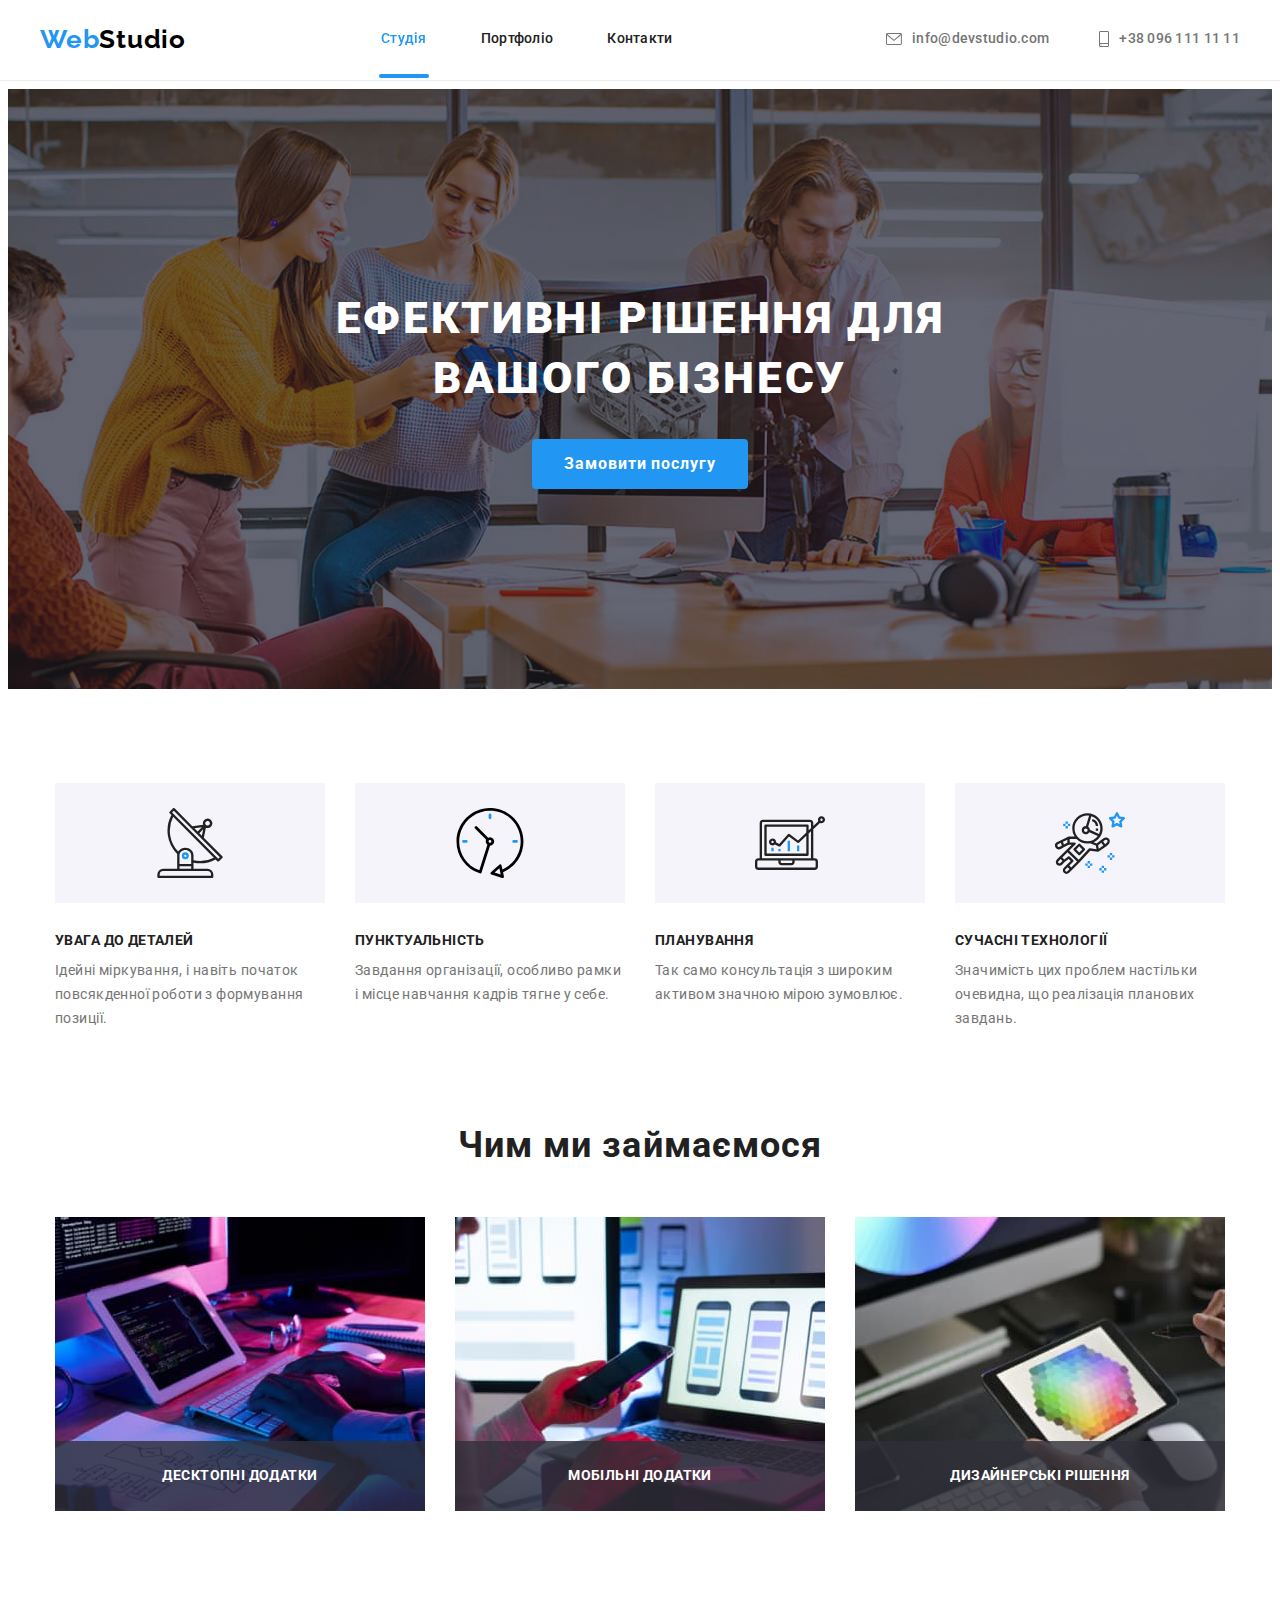
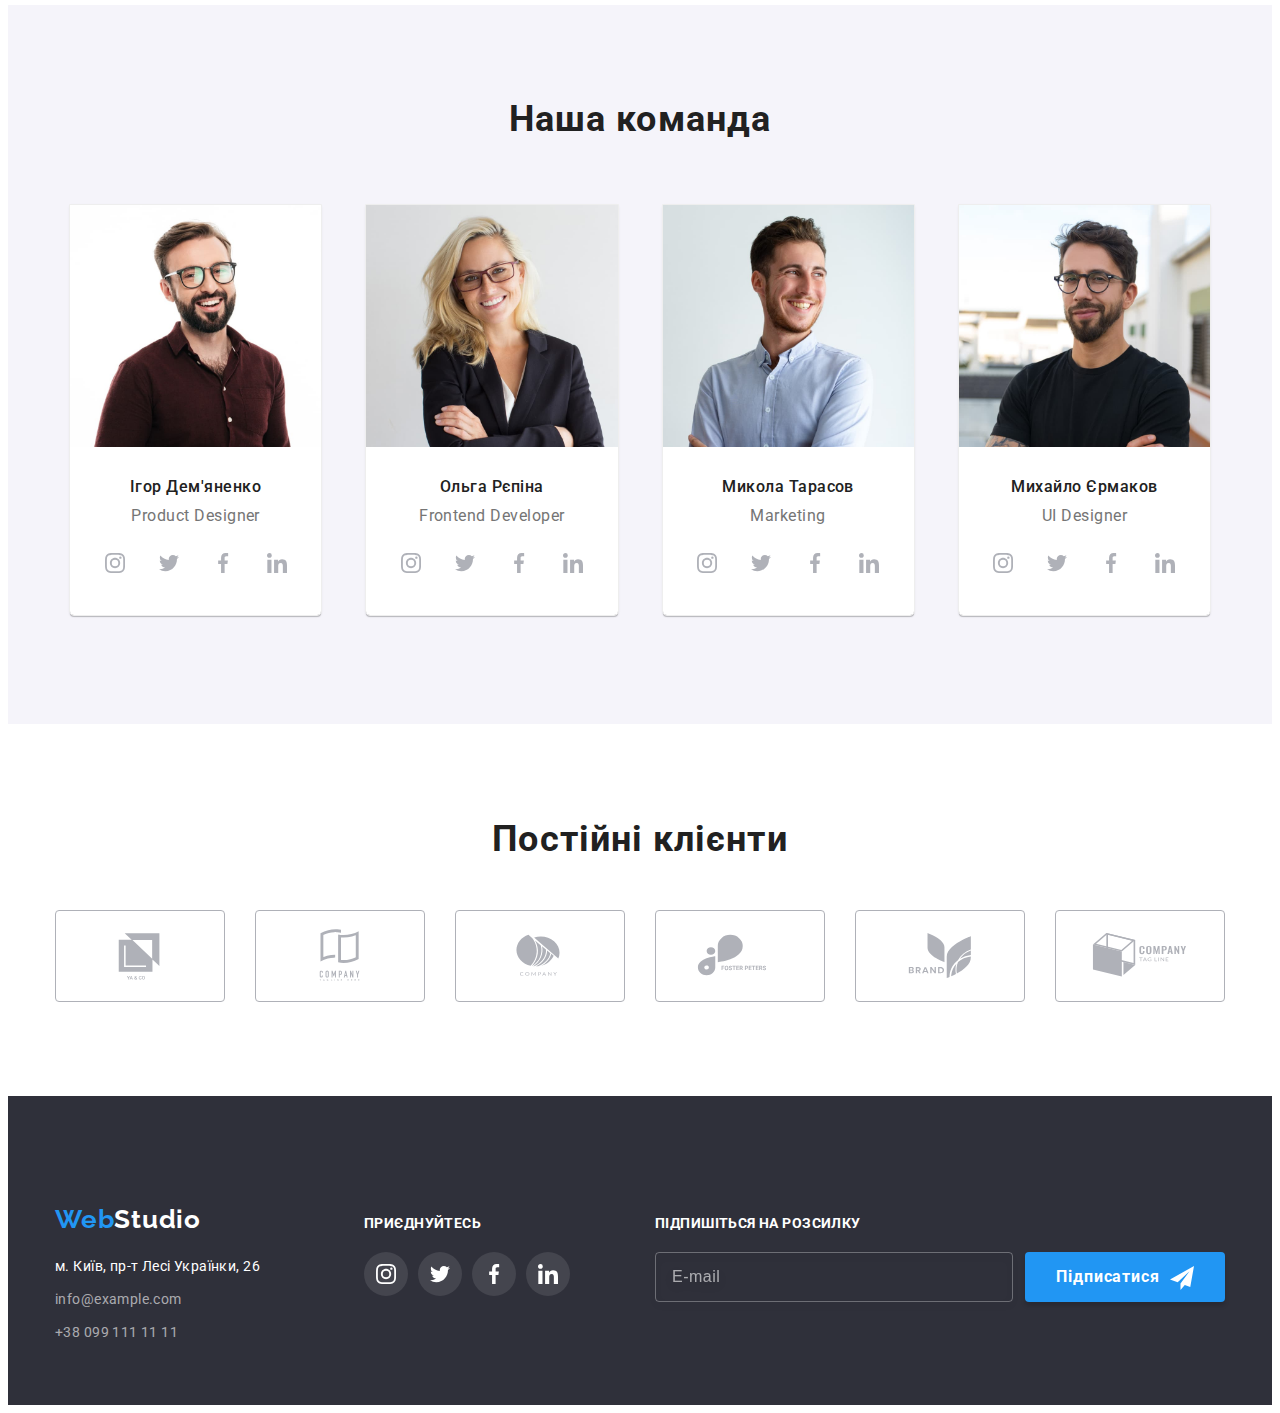
==== commit 13d5dcea: "performance of work" ====
--- a/index.html
+++ b/index.html
@@ -46,6 +46,57 @@
 						>
 					</li>
 				</ul>
+				<button class="menu-btn__open" aria-expanded="false" type="button" data-menu-open>
+					<svg class="menu-btn__icon" width="40" height="40">
+						<use class="menu-btn__icon-open" href="./img/icons.svg#icon-menu__open"></use>
+					</svg>
+				</button>
+				<div class="mob-menu is-hidden" data-menu>
+					<button class="menu-btn__close" aria-expanded="false" type="button" data-menu-close>
+						<svg class="menu-btn__icon" width="40" height="40">
+							<use class="menu-btn__icon-close" href="./img/icons.svg#icon-menu__close"></use>
+						</svg>
+					</button>
+					<div class="mob-menu__conteiner">
+						<nav class="mob-menu__navigation">
+							<ul class="mob-menu__list list">
+								<li class="mob-menu__item">
+									<a href="./index.html" class="mob-menu__link link current">Студія</a>
+								</li>
+								<li class="mob-menu__item">
+									<a href="./portfolio.html" class="mob-menu__link link">Портфоліо</a>
+								</li>
+								<li class="mob-menu__item">
+									<a href="" class="mob-menu__link link">Контакти</a>
+								</li>
+							</ul>
+						</nav>
+						<div class="mob">
+							<ul class="mob-contact list">
+								<li class="mob-contact__item">
+									<a class="mob-contact__link link" href="tel:+380961111111">+38 096 111 11 11</a>
+								</li>
+								<li class="mob-contact__item">
+									<a class="mob-contact__link--mail link" href="mailto:info@devstudio.com">info@devstudio.com</a>
+								</li>
+							</ul>
+							<ul class="menu-soc list">
+								<li class="menu-soc__item">
+									<a class="menu-soc__link link" href="">Instagram</a>
+								</li>
+								<li class="menu-soc__item">
+									<a class="menu-soc__link link" href="">Twitter</a>
+								</li>
+								<li class="menu-soc__item">
+									<a class="menu-soc__link link" href="">Facebook</a>
+								</li>
+								<li class="menu-soc__item">
+									<a class="menu-soc__link link" href="">LinkedIn</a>
+								</li>
+							</ul>
+						</div>
+					</div>
+				</div>
 			</div>
 		</header>
 		<main>
@@ -53,7 +104,7 @@
 				<h1 class="hero__title">Ефективні рішення для вашого бізнесу</h1>
 				<button type="button" class="button hero__button" data-modal-open>Замовити послугу</button>
 			</section>
-			<!-- <section class="section quality">
+			<section class="section quality">
 				<div class="conteiner">
 					<ul class="quality__list list">
 						<li class="quality__item">
@@ -94,8 +145,8 @@
 						</li>
 					</ul>
 				</div>
-			</section> -->
-			<!-- <section class="section fiature">
+			</section>
+			<section class="section fiature">
 				<div class="conteiner">
 					<h2 class="fiature__title">Чим ми займаємося</h2>
 					<ul class="fiature__list list">
@@ -119,13 +170,27 @@
 						</li>
 					</ul>
 				</div>
-			</section> -->
+			</section>
 			<section class="section team">
 				<div class="conteiner">
 					<h2 class="team__title">Наша команда</h2>
 					<ul class="team__list list">
 						<li class="team__item">
-							<img src="./img/desktop/img-igor.jpg" width="270" height="260" alt="Product Designer" />
+							<picture>
+								<source
+									srcset="./img/desktop/img-igor-desk.jpg 1x, ./img/desktop/img-igor-desk@2x.jpg 2x"
+									media="(min-width:1200px"
+								/>
+								<source
+									srcset="./img/tablet/img-igor-tab.jpg.jpg 1x, ./img/tablet/img-igor-tab@2x.jpg 2x"
+									media="(min-width:768px"
+								/>
+								<source
+									srcset="./img/mobile/img-igor-mob.jpg1x, ./img/mobile/img-igor-mob@2x.jpg 2x"
+									media="(max-width:767px"
+								/>
+								<img src="./img/mobile/img-igor-mob.jpg" width="450" height="460" alt="Product Designer" />
+							</picture>
 							<h3 class="team__name">Ігор Дем'яненко</h3>
 							<p class="team__text">Product Designer</p>
 							<ul class="soc list">
@@ -156,7 +221,21 @@
 							</ul>
 						</li>
 						<li class="team__item">
-							<img src="./img/desktop/img-olga.jpg" width="270" height="260" alt="Frontend Developer" />
+							<picture>
+								<source
+									srcset="./img/desktop/img-olga-desk.jpg 1x, ./img/desktop/img-olga-desk@2x.jpg 2x"
+									media="(min-width:1200px"
+								/>
+								<source
+									srcset="./img/tablet/img-olga-tab.jpg 1x, ./img/tablet/img-olga-tab@2x.jpg 2x"
+									media="(min-width:768px"
+								/>
+								<source
+									srcset="./img/mobile/img-olga-mob.jpg 1x, ./img/mobile/img-olga-mob@2x.jpg 2x"
+									media="(max-width:767px"
+								/>
+								<img src="./img/mobile/img-olga-mob.jpg" width="450" height="460" alt="Product Designer" />
+							</picture>
 							<h3 class="team__name">Ольга Рєпіна</h3>
 							<p class="team__text">Frontend Developer</p>
 							<ul class="soc list">
@@ -187,7 +266,21 @@
 							</ul>
 						</li>
 						<li class="team__item">
-							<img src="./img/desktop/img-nikolaj.jpg" width="270" height="260" alt="Marketing" />
+							<picture>
+								<source
+									srcset="./img/desktop/img-nikolaj-desk.jpg 1x, ./img/desktop/img-nikolaj-desk@2x.jpg 2x"
+									media="(min-width:1200px"
+								/>
+								<source
+									srcset="./img/tablet/img-nikolaj-tab.jpg 1x, ./img/tablet/img-nikolaj-tab@2x.jpg 2x"
+									media="(min-width:768px"
+								/>
+								<source
+									srcset="./img/mobile/img-nikolaj-mob.jpg 1x, ./img/mobile/img-nikolaj-mob@2x.jpg 2x"
+									media="(max-width:767px"
+								/>
+								<img src="./img/mobile/img-nikolaj-mob.jpg" width="450" height="460" alt="Product Designer" />
+							</picture>
 							<h3 class="team__name">Микола Тарасов</h3>
 							<p class="team__text">Marketing</p>
 							<ul class="soc list">
@@ -218,7 +311,21 @@
 							</ul>
 						</li>
 						<li class="team__item">
-							<img src="./img/desktop/img-mihail.jpg" width="270" height="260" alt="UI Designer" />
+							<picture>
+								<source
+									srcset="./img/desktop/img-mihail-desk.jpg 1x, ./img/desktop/img-mihail-desk@2x.jpg 2x"
+									media="(min-width:1200px"
+								/>
+								<source
+									srcset="./img/tablet/img-mihail-tab.jpg 1x, ./img/tablet/img-mihail-tab@2x.jpg 2x"
+									media="(min-width:768px"
+								/>
+								<source
+									srcset="./img/mobile/img-mihail-mob.jpg 1x, ./img/mobile/img-mihail-mob@2x.jpg 2x"
+									media="(max-width:767px"
+								/>
+								<img src="./img/mobile/img-mihail-mob.jpg" width="450" height="460" alt="Product Designer" />
+							</picture>
 							<h3 class="team__name">Михайло Єрмаков</h3>
 							<p class="team__text">UI Designer</p>
 							<ul class="soc list">
@@ -251,7 +358,7 @@
 					</ul>
 				</div>
 			</section>
-			<!-- <section class="section client">
+			<section class="section client">
 				<div class="conteiner">
 					<h2 class="client__title">Постійні клієнти</h2>
 					<ul class="client__list list">
@@ -293,9 +400,9 @@
 						</li>
 					</ul>
 				</div>
-			</section> -->
+			</section>
 		</main>
-		<!-- <footer class="footer">
+		<footer class="footer">
 			<div class="conteiner footer__conteiner">
 				<div class="adress">
 					<a href="./index.html" class="logo link" lang="en">Web<span class="logo-footer">Studio</span> </a>
@@ -367,7 +474,7 @@
 					</form>
 				</div>
 			</div>
-		</footer> -->
+		</footer>
 		<div class="backdrop is-hidden" data-modal>
 			<div class="modal">
 				<button class="modal-close" data-modal-close type="button">
@@ -424,6 +531,7 @@
 		</div>
 		<!--JS-->
 		<script src="./js/modal.js"></script>
+		<script src="./js/menu.js"></script>
 		<script>
 			const { height: pageHeaderHeight } = document.querySelector(".header").getBoundingClientRect();
 			document.body.style.paddingTop = `${pageHeaderHeight}px`;
--- a/css/main.min.css
+++ b/css/main.min.css
@@ -1 +1 @@
-html{line-height:1.15;-webkit-text-size-adjust:100%}*,*::before,*::after{box-sizing:border-box}.h1,.h2,.h3,.h4,.h5,.h6,.p{margin:0}.ul{margin:0;padding:0}body{position:relative;font-family:"Roboto",sans-serif;background-color:#fff;color:#212121;max-width:1600px}img{display:block;width:100%;max-width:100%;height:auto}.list{list-style:none;padding:0;margin:0}.link{text-decoration:none;cursor:pointer}.link:hover,.link:focus{color:#2196f3}.conteiner{margin:0 auto;width:100%;padding-left:15px;padding-right:15px}@media screen and (min-width: 479.99px){.conteiner{max-width:480px}}@media screen and (min-width: 767.99px){.conteiner{max-width:768px}}@media screen and (min-width: 1199.99px){.conteiner{max-width:1200px}}.section{padding-top:60px;padding-bottom:60px}@media screen and (min-width: 1199.99px){.section{padding-top:94px;padding-bottom:94px}}.visually-hidden{position:absolute;margin:-1px;width:1px;height:1px;border:0;padding:0;overflow:hidden;white-space:nowrap;clip:rect(0 0 0 0);-webkit-clip-path:inset(50%);clip-path:inset(50%)}.button{font-family:inherit;border:none;border-radius:4px;font-weight:700;font-size:16px;line-height:1.88;letter-spacing:.06em;color:#fff;background-color:#2196f3;cursor:pointer}.button:hover,.button:focus{opacity:.9}.hero__button{min-width:216px;padding:10px 32px;display:inline-block}.footer__button{width:200px;padding:10px 28px;box-shadow:0px 4px 4px rgba(0,0,0,.15)}.modal-close{position:absolute;padding:0;top:8px;right:8px;width:30px;height:30px;border-radius:50%;border:1px solid rgba(0,0,0,.1);background-color:#fff;display:flex;align-items:center;justify-content:center;cursor:pointer}.modal-close:hover .modal-icon{fill:#2196f3}.button-submit{min-width:200px;padding:10px 52px;box-shadow:0px 4px 4px rgba(0,0,0,.15);display:inline-block}.filter-button{padding:6px 22px;border:none;border-radius:4px;cursor:pointer;font-family:inherit;font-weight:500;font-size:16px;line-height:1.63;letter-spacing:.03em;color:#212121;background-color:#f5f4fa;transition-property:color,background-color,box-shadow;transition-duration:250ms;transition-timing-function:cubic-bezier(0.4, 0, 0.2, 1)}.filter-button:hover{color:#fff;background-color:#2196f3;box-shadow:0px 3px 1px rgba(0,0,0,.1),0px 1px 2px rgba(0,0,0,.08),0px 2px 2px rgba(0,0,0,.12)}.header{position:fixed;width:100%;top:0;left:0;margin-left:auto;margin-right:auto;background-color:#fff;border-bottom:1px solid #ececec;z-index:1;max-width:1600px}.header__container,.navigation{display:flex;align-items:center}.navigation__item,.contact__item{margin-left:50px}.navigation__item:last-child,.contact__item:last-child{margin-right:0px}.navigation__list{display:flex;align-items:center;font-weight:500;font-size:14px;line-height:1.14;letter-spacing:.02em}.navigation__list a{color:#212121;padding-top:32px;padding-bottom:32px;padding-left:2px;padding-right:2px}.contact{margin-left:auto;display:flex;align-items:center;font-weight:500;font-size:14px;line-height:1.14;letter-spacing:.02em}.contact a{color:#757575;padding-top:32px;padding-bottom:32px;display:flex;align-items:center}.navigation__link,.contact__link .contact-icons,.contact__link{transition-property:color;transition-duration:250ms;transition-timing-function:cubic-bezier(0.4, 0, 0.2, 1)}.contact__icons{margin-right:10px;align-items:center;justify-content:center;fill:currentColor}.link.current{position:relative;color:#2196f3}.link.current::after{position:absolute;left:0;bottom:0;content:"";display:inline-block;width:100%;height:4px;background-color:#2196f3;border-radius:2px;background-size:contain}.hero{background-color:#2f303a;background-image:linear-gradient(rgba(47, 48, 58, 0.4), rgba(47, 48, 58, 0.4)),url(/img/mobile/hero-mob.jpg);background-size:cover;letter-spacing:.06em;padding:118px 60px;background-repeat:no-repeat;background-position:center;text-align:center;margin-left:auto;margin-right:auto}@media(min-device-pixel-ratio: 2),(-webkit-min-device-pixel-ratio: 2),(min-resolution: 192dpi),(min-resolution: 2dppx){.hero{background-image:linear-gradient(rgba(47, 48, 58, 0.4), rgba(47, 48, 58, 0.4)),url(/img/mobile/hero-mob@2x.jpg)}}@media screen and (min-width: 767.99px){.hero{background-image:linear-gradient(rgba(47, 48, 58, 0.4), rgba(47, 48, 58, 0.4)),url(/img/tablet/hero-tab.jpg)}}@media screen and (min-width: 767.99px)and (min-device-pixel-ratio: 2),screen and (min-width: 767.99px)and (-webkit-min-device-pixel-ratio: 2),screen and (min-width: 767.99px)and (min-resolution: 192dpi),screen and (min-width: 767.99px)and (min-resolution: 2dppx){.hero{background-image:linear-gradient(rgba(47, 48, 58, 0.4), rgba(47, 48, 58, 0.4)),url(/img/tablet/hero-tab@2x.jpg)}}@media screen and (min-width: 1199.99px){.hero{background-image:linear-gradient(rgba(47, 48, 58, 0.4), rgba(47, 48, 58, 0.4)),url(/img/desktop/hero.jpg);padding:200px 0;max-width:1600px}}@media screen and (min-width: 1199.99px)and (min-device-pixel-ratio: 2),screen and (min-width: 1199.99px)and (-webkit-min-device-pixel-ratio: 2),screen and (min-width: 1199.99px)and (min-resolution: 192dpi),screen and (min-width: 1199.99px)and (min-resolution: 2dppx){.hero{background-image:linear-gradient(rgba(47, 48, 58, 0.4), rgba(47, 48, 58, 0.4)),url(/img/desktop/hero-desk@2x.jpg)}}.hero__title{max-width:360px;margin-left:auto;margin-right:auto;margin-top:0;margin-bottom:30px;font-weight:900;font-size:26px;line-height:1.62;text-align:center;letter-spacing:.06em;text-transform:uppercase;color:#fff}@media screen and (min-width: 1199.99px){.hero__title{max-width:696px;font-size:44px;line-height:1.36}}@media screen and (min-width: 1199.99px){.quality{padding-bottom:0px}}@media screen and (min-width: 767.99px){.quality__list{display:flex;flex-wrap:wrap;align-items:flex-start;margin:-15px}}.quality__item{margin-bottom:30px}@media screen and (min-width: 767.99px){.quality__item{width:calc((100% - 60px)/2);margin:15px}}@media screen and (min-width: 1199.99px){.quality__item{max-width:270px}.quality__item:last-child{margin-right:0px}}.quality__title{margin-top:0;margin-bottom:10px;font-weight:700;font-size:14px;line-height:1.14;letter-spacing:.03em;text-transform:uppercase;color:#212121}.quality__text{margin-top:0;margin-bottom:0;font-weight:400;font-size:14px;line-height:1.71;letter-spacing:.03em;color:#757575}.quality__picture{height:120px;background-color:#f5f4fa;display:flex;align-items:center;justify-content:center;margin-bottom:30px}.fiature{display:none}@media screen and (min-width: 1199.99px){.fiature{display:block}}.fiature__list{display:flex}.fiature__list .fiature__img+.fiature__img{margin-left:30px}.fiature__title{margin-top:0;margin-bottom:50px;font-weight:700;font-size:36px;line-height:1.17;text-align:center;letter-spacing:.03em;color:#212121}.fiature__thumb{position:relative}.fiature__text{position:absolute;left:0;bottom:0;width:370px;height:70px;display:flex;align-items:center;justify-content:center;font-style:normal;font-weight:700;font-size:14px;line-height:1.14;text-align:center;letter-spacing:.03em;text-transform:uppercase;color:#fff;background:rgba(47,48,58,.8)}.team{background-color:#f5f4fa;max-width:1600px}.team__title{margin-top:0;margin-bottom:30px;font-weight:700;font-size:28px;line-height:1.18;text-align:center;letter-spacing:.03em;color:#212121}@media screen and (min-width: 1199.99px){.team__title{margin-bottom:50px;font-size:36px;line-height:1.16}}@media screen and (min-width: 767.99px){.team__list{display:flex;flex-wrap:wrap;margin:-15px}}@media screen and (min-width: 1199.99px){.team__list{display:flex;flex-wrap:nowrap;margin:0}.team__list .team__item+.team__item{margin-left:30px}}.team__item{background-color:#fff;outline:1px solid #eee;box-shadow:0px 1px 3px rgba(0,0,0,.12),0px 1px 1px rgba(0,0,0,.14),0px 2px 1px rgba(0,0,0,.2);border-radius:0px 0px 4px 4px}@media screen and (max-width: 767.99px){.team__item{margin-bottom:30px}.team__item:last-child{margin-bottom:0px}}@media screen and (min-width: 767.99px){.team__item{width:calc((100% - 60px)/2);margin:15px}}.team__name{padding-top:30px;margin-top:0;margin-bottom:10px;font-weight:500;font-size:16px;line-height:1.19;text-align:center;letter-spacing:.03em;color:#212121}.team__text{margin-top:0;margin-bottom:16px;font-weight:400;font-size:16px;line-height:1.19;text-align:center;letter-spacing:.03em;color:#757575}.soc{display:flex;justify-content:center;gap:10px;padding-bottom:30px}.soc__link{width:44px;height:44px;border-radius:50%;background-color:#fff;display:flex;align-items:center;justify-content:center;transition-property:background-color;transition-duration:250ms;transition-timing-function:cubic-bezier(0.4, 0, 0.2, 1)}.soc__link:hover,.soc__link:focus{background-color:#2196f3}.soc__link:hover .soc-icon,.soc__link:focus .soc-icon{fill:#fff}.soc__icon{fill:#afb1b8;transition-property:fill;transition-duration:250ms;transition-timing-function:cubic-bezier(0.4, 0, 0.2, 1)}.client__title{margin-top:0;color:#212121;font-weight:700;margin-bottom:50px;font-size:36px;line-height:1.17;text-align:center;letter-spacing:.03em}@media screen and (min-width: 1199.99px){.client__title{margin-bottom:50px;font-size:36px}}.client__list{display:flex;flex-wrap:wrap;margin:-15px}.client__list .client__item{width:calc((100% - 60px)/2);margin:15px}@media screen and (min-width: 767.99px){.client__list .client__item{width:calc((100% - 90px)/3)}}@media screen and (min-width: 1199.99px){.client__list .client__item{width:calc((100% - 180px)/6)}}.client__link{width:100%;height:92px;border:1px solid #afb1b8;border-radius:4px;display:flex;align-items:center;justify-content:center;cursor:pointer;transition-property:border-color;transition-duration:250ms;transition-timing-function:cubic-bezier(0.4, 0, 0.2, 1)}.client__link:hover{border-color:#2196f3}.client__link:hover .client__icon{fill:#2196f3}.client__icon{fill:#afb1b8;transition-property:fill;transition-duration:250ms;transition-timing-function:cubic-bezier(0.4, 0, 0.2, 1)}.footer{background-color:#2f303a;padding-top:60px;padding-bottom:60px}.footer__conteiner{display:flex;flex-direction:column;align-items:center;text-align:center}@media screen and (min-width: 767.99px){.footer__conteiner{flex-direction:row;flex-wrap:wrap;justify-content:space-around;align-items:baseline}}@media screen and (min-width: 1199.99px){.footer__conteiner{justify-content:space-between;text-align:left}}.adress{font-weight:400;margin-bottom:60px}@media screen and (min-width: 767.99px){.adress{margin-bottom:0px}}@media screen and (min-width: 1199.99px){.adress{margin-right:70px}}.adress__link{color:#fff;font-weight:400;font-size:14px;line-height:1.71;letter-spacing:.03em;font-style:normal;transition-property:color;transition-duration:250ms;transition-timing-function:cubic-bezier(0.4, 0, 0.2, 1)}.contact-link{color:rgba(255,255,255,.6);font-weight:400;font-size:14px;line-height:1.71;letter-spacing:.03em;font-style:normal;transition-property:color;transition-duration:250ms;transition-timing-function:cubic-bezier(0.4, 0, 0.2, 1)}.adress__item{margin-bottom:9px}.adress__item:last-child{margin-bottom:0}.footer-soc__title{font-weight:700;font-size:14px;line-height:1.14;letter-spacing:.03em;text-transform:uppercase;color:#fff;margin-top:0;margin-bottom:20px}.foote-soc__list{display:flex;gap:10px}.footer-soc__link{width:44px;height:44px;border-radius:50%;background:rgba(255,255,255,.1);display:flex;align-items:center;justify-content:center;transition-property:background-color,fill;transition-duration:250ms;transition-timing-function:cubic-bezier(0.4, 0, 0.2, 1)}.footer-soc__link:hover{background-color:#2196f3}.footer-soc__icon{fill:#fff}.footer-soc__link:hover .footer-soc__icon{fill:#fff}.footer-subscription{margin-top:60px}@media screen and (min-width: 1199.99px){.footer-subscription{margin-left:auto}}@media screen and (min-width: 1199.99px){.footer-subscription__form{display:flex;justify-content:center;align-items:center}}.footer-subscription__title{font-weight:700;font-size:14px;line-height:1.14;letter-spacing:.03em;text-transform:uppercase;color:#fff;margin-top:0;margin-bottom:20px}.footer-subscription__input{width:100%;height:50px;outline:none;border:1px solid rgba(255,255,255,.3);border-radius:4px;padding:15px 16px;margin-right:12px;margin-bottom:20px;font-weight:400;background-color:rgba(0,0,0,0);color:#fff;filter:drop-shadow(0px 4px 4px rgba(0, 0, 0, 0.15))}.footer-subscription__input::-moz-placeholder{font-size:16px;line-height:1.25;letter-spacing:.03em;color:rgba(255,255,255,.6)}.footer-subscription__input:-ms-input-placeholder{font-size:16px;line-height:1.25;letter-spacing:.03em;color:rgba(255,255,255,.6)}.footer-subscription__input::placeholder{font-size:16px;line-height:1.25;letter-spacing:.03em;color:rgba(255,255,255,.6)}@media screen and (min-width: 1199.99px){.footer-subscription__input{margin-bottom:0px;width:358px}}.footer-subscription__icon{margin-left:10px;vertical-align:middle}.backdrop{position:fixed;top:0;width:100%;height:100%;background-color:rgba(0,0,0,.2);max-width:1600px;transition:opacity 500ms cubic-bezier(0.4, 0, 0.2, 1),visibility 500ms cubic-bezier(0.4, 0, 0.2, 1);z-index:2}.is-hidden{opacity:0;pointer-events:none;visibility:hidden}.modal{position:absolute;top:50%;left:50%;transform:translate(-50%, -50%) scale(1) rotate(0);transition:transform 500ms linear;width:528px;height:581px;background-color:#fff;box-shadow:0px 1px 3px rgba(0,0,0,.12),0px 1px 1px rgba(0,0,0,.14),0px 2px 1px rgba(0,0,0,.2);border-radius:4px;padding:40px;text-align:center}.backdrop.is-hidden .modal{transform:translate(-50%, -50%) scale(0) rotate(180deg)}.modal-title{font-weight:700;font-size:20px;line-height:1.15;text-align:center;letter-spacing:.03em;color:#212121;margin:0;margin-bottom:12px}.form-field{margin-bottom:10px}.form-field-text{margin-bottom:20px}.form-label{display:block;text-align:left;margin-bottom:4px;font-weight:400;font-size:12px;line-height:1.17;letter-spacing:.01em;color:#757575;cursor:pointer}.form-label:focus+.form-input{color:#2196f3;border:#2196f3}.input-wrap{position:relative}.form-input{width:100%;height:40px;left:576px;top:314px;padding:12px 0 12px 42px;border:1px solid rgba(33,33,33,.2);border-radius:4px;cursor:pointer}.form-input:focus{outline-color:#2196f3}.form-input:focus+.form-icon{fill:#2196f3}.form-icon{position:absolute;left:12px;top:50%;transform:translatey(-50%)}.modal-text{display:block;width:100%;height:120px;border:1px solid rgba(33,33,33,.2);border-radius:4px;resize:none;padding:12px 16px;cursor:pointer}.modal-text:focus{outline-color:#2196f3}.form-field-text textarea::-moz-placeholder{font-size:12px;line-height:1.17;letter-spacing:.01em}.form-field-text textarea:-ms-input-placeholder{font-size:12px;line-height:1.17;letter-spacing:.01em}.form-field-text textarea::placeholder{font-size:12px;line-height:1.17;letter-spacing:.01em}.checkbox-field{margin-bottom:30px}.policy-label{display:flex;font-weight:400;font-size:14px;line-height:1.71;letter-spacing:.03em;color:var(--accent-color);display:flex;align-items:center;justify-content:center}.policy-label span{width:16px;height:15px;border:2px solid #212121;border-radius:3px;margin-right:7px;display:flex;align-items:center;justify-content:center;transition:background-color 300ms linear}.input-checkbox{display:block;transition:border-color 300ms linear}.input-checkbox:checked+.policy-label span{background-color:#2196f3;border-color:#2196f3}.input-checkbox:checked+.policy-label .span-icon{fill:#fff;border:none}.span-icon{fill:rgba(0,0,0,0);transition:fill 300ms linear}.checkbox-link{margin-left:7px;font-weight:400;font-size:14px;line-height:1.71;letter-spacing:.03em;color:#2f303a;-webkit-text-decoration-line:underline;text-decoration-line:underline;color:#2196f3}.filter{margin-bottom:40px;display:flex;flex-wrap:wrap}@media screen and (min-width: 767.99px){.filter{justify-content:center;margin-bottom:30px}}@media screen and (min-width: 1199.99px){.filter{margin-bottom:50px}}.filter-item{margin-right:8px;margin-bottom:15px}.filter-item:last-child{margin-right:0px}@media screen and (min-width: 767.99px){.filter-item{margin-bottom:0px}}.about{background-color:#fff;display:flex;flex-wrap:wrap;gap:30px}.about-item{flex-basis:calc((100% - 60px)/3)}.about-top-wrap{position:relative;overflow:hidden}.about-ap-text{position:absolute;top:0;left:0;font-weight:400;font-size:18px;line-height:1.56;letter-spacing:.03em;color:#fff;background:rgba(33,150,243,.9);margin:0;padding:63px 24px;height:100%;transform:translateY(101%);transition:transform 250ms linear}.div{padding:20px 24px;border-left:1px solid #eee;border-bottom:1px solid #eee;border-right:1px solid #eee}.div-name{margin-bottom:4px;font-weight:700;font-size:18px;line-height:2;letter-spacing:.06em;color:#212121}.div-text{font-weight:400;font-size:16px;line-height:1.88;letter-spacing:.03em;color:#757575;margin-bottom:0}.about-link{display:block;transition-property:box-shadow;transition-duration:250ms;transition-timing-function:cubic-bezier(0.4, 0, 0.2, 1)}.about-link:hover{box-shadow:0px 1px 1px rgba(0,0,0,.12),0px 4px 4px rgba(0,0,0,.06),1px 4px 6px rgba(0,0,0,.16)}.about-link:hover .about-ap-text{transform:translateY(0%)}.logo{margin-left:0;font-family:"Raleway";font-weight:700;font-size:26px;line-height:1.19;letter-spacing:.03em;color:#2196f3}@media screen and (min-width: 1199.99px){.logo{margin-right:93px}}.logo__accent{color:#000}.logo-footer{display:inline-block;margin-bottom:20px;color:#fff}/*# sourceMappingURL=main.min.css.map */+html{line-height:1.15;-webkit-text-size-adjust:100%}*,*::before,*::after{box-sizing:border-box}.h1,.h2,.h3,.h4,.h5,.h6,.p{margin:0}.ul{margin:0;padding:0}body{position:relative;font-family:"Roboto",sans-serif;background-color:#fff;color:#212121;max-width:1600px}img{display:block;width:100%;max-width:100%;height:auto}.list{list-style:none;padding:0;margin:0}.link{text-decoration:none;cursor:pointer}.link:hover,.link:focus{color:#2196f3}.conteiner{margin:0 auto;width:100%;padding-left:15px;padding-right:15px}@media screen and (min-width: 479.99px){.conteiner{max-width:480px}}@media screen and (min-width: 767.99px){.conteiner{max-width:768px}}@media screen and (min-width: 1199.99px){.conteiner{max-width:1200px}}.section{padding-top:60px;padding-bottom:60px}@media screen and (min-width: 1199.99px){.section{padding-top:94px;padding-bottom:94px}}.visually-hidden{position:absolute;margin:-1px;width:1px;height:1px;border:0;padding:0;overflow:hidden;white-space:nowrap;clip:rect(0 0 0 0);-webkit-clip-path:inset(50%);clip-path:inset(50%)}.button{font-family:inherit;border:none;border-radius:4px;font-weight:700;font-size:16px;line-height:1.88;letter-spacing:.06em;color:#fff;background-color:#2196f3;cursor:pointer}.button:hover,.button:focus{opacity:.9}.hero__button{min-width:216px;padding:10px 32px;display:inline-block}.footer__button{width:200px;padding:10px 28px;box-shadow:0px 4px 4px rgba(0,0,0,.15)}.modal-close{position:absolute;padding:0;top:8px;right:8px;width:30px;height:30px;border-radius:50%;border:1px solid rgba(0,0,0,.1);background-color:#fff;display:flex;align-items:center;justify-content:center;cursor:pointer}.modal-close:hover .modal-icon{fill:#2196f3}.button-submit{min-width:200px;padding:10px 52px;box-shadow:0px 4px 4px rgba(0,0,0,.15);display:inline-block}.filter-button{padding:6px 22px;border:none;border-radius:4px;cursor:pointer;font-family:inherit;font-weight:500;font-size:16px;line-height:1.63;letter-spacing:.03em;color:#212121;background-color:#f5f4fa;transition-property:color,background-color,box-shadow;transition-duration:250ms;transition-timing-function:cubic-bezier(0.4, 0, 0.2, 1)}.filter-button:hover{color:#fff;background-color:#2196f3;box-shadow:0px 3px 1px rgba(0,0,0,.1),0px 1px 2px rgba(0,0,0,.08),0px 2px 2px rgba(0,0,0,.12)}.menu-btn__open{margin-left:auto;border:none;background-color:rgba(0,0,0,0);cursor:pointer}.menu-btn__open:focus{fill:#2196f3}.menu-btn__open:hover .menu-btn__icon{fill:#2196f3}@media screen and (min-width: 767.99px){.menu-btn__open{display:none}}.menu-btn__close{display:block;margin-top:-38px;margin-left:auto;margin-right:-31px;border:none;background-color:rgba(0,0,0,0);cursor:pointer}.menu-btn__close:focus{fill:#2196f3}.menu-btn__close:hover .menu-btn__icon{fill:#2196f3}.header{position:fixed;width:100%;top:0;left:0;margin-left:auto;margin-right:auto;background-color:#fff;border-bottom:1px solid #ececec;z-index:1;max-width:1600px;padding:16px 15px}@media screen and (min-width: 1199.99px){.header{padding:24px 0px 25px 0px}}.header__container{padding-left:0;padding-right:0}.header__container,.navigation{display:flex;align-items:center}.navigation__item,.contact__item{margin-left:50px}.navigation__item:last-child,.contact__item:last-child{margin-right:0px}.navigation__list{display:none;margin-left:50px}@media screen and (min-width: 767.99px){.navigation__list{display:flex;align-items:center;font-weight:500;font-size:14px;line-height:1.14;letter-spacing:.02em}.navigation__list a{color:#212121;padding:32px 2px}}.navigation__list:last-child{margin-right:0px}.contact{display:none}@media screen and (min-width: 767.99px){.contact{display:flex;margin-left:auto;flex-direction:column;margin-bottom:0}}@media screen and (min-width: 767.99px)and (min-width: 1199.99px){.contact{flex-direction:row;align-items:center}}.contact a{color:#757575;display:flex;align-items:center;padding:5px 0px;font-size:12px;font-weight:500;line-height:1.14;letter-spacing:.02em}@media screen and (min-width: 1199.99px){.contact a{font-size:14px;flex-direction:row;align-items:center}}.navigation__link,.contact__link .contact-icons,.contact__link{transition-property:color;transition-duration:250ms;transition-timing-function:cubic-bezier(0.4, 0, 0.2, 1)}.contact__icons{margin-right:10px;align-items:center;justify-content:center;fill:currentColor}@media screen and (min-width: 767.99px){.link.current{position:relative;color:#2196f3}.link.current::after{position:absolute;left:0;bottom:0;content:"";display:inline-block;width:100%;height:4px;background-color:#2196f3;border-radius:2px;background-size:contain}}.is-hidden{opacity:0;pointer-events:none;visibility:hidden}.mob-menu{position:fixed;background-color:#fff;top:0;left:0;width:100vw;height:100vh;padding:48px 40px}.mob-menu>.mob-menu__conteiner{height:100%;display:flex;flex-direction:column;justify-content:space-between}@media screen and (min-width: 767.99px){.mob-menu{display:none}}@media screen and (min-width: 1199.99px){.mob-menu{display:none}}.mob-menu__item{margin-bottom:32px}.mob-menu__item:last-child{margin-bottom:0}.mob-menu__link{font-weight:500;font-size:40px;line-height:1.18;letter-spacing:.02em;color:#212121}.mob-contact__link{font-weight:500;font-size:34px;line-height:1.18;letter-spacing:.02em;color:#2196f3}.mob-contact__link--mail{font-size:24px;color:#757575}.mob-contact__item{margin-bottom:32px}.mob-contact__item:last-child{margin-bottom:64px}.menu-soc{display:flex;flex-wrap:wrap;align-items:center}@media screen and (min-width: 767.99px){.menu-soc{display:none}}.menu-soc__item{padding-right:10px;margin-right:10px;border-right:1px solid rgba(33,33,33,.2)}.menu-soc__item:last-child{margin-right:0px;padding-right:0px;border:none}.menu-soc__link{font-weight:500;font-size:18px;line-height:1.22;letter-spacing:.02em;color:#2196f3}.hero{background-color:#2f303a;background-image:linear-gradient(rgba(47, 48, 58, 0.4), rgba(47, 48, 58, 0.4)),url(/img/mobile/hero-mob.jpg);background-size:cover;letter-spacing:.06em;padding:118px 60px;background-repeat:no-repeat;background-position:center;text-align:center;margin-left:auto;margin-right:auto}@media(min-device-pixel-ratio: 2),(-webkit-min-device-pixel-ratio: 2),(min-resolution: 192dpi),(min-resolution: 2dppx){.hero{background-image:linear-gradient(rgba(47, 48, 58, 0.4), rgba(47, 48, 58, 0.4)),url(/img/mobile/hero-mob@2x.jpg)}}@media screen and (min-width: 767.99px){.hero{background-image:linear-gradient(rgba(47, 48, 58, 0.4), rgba(47, 48, 58, 0.4)),url(/img/tablet/hero-tab.jpg)}}@media screen and (min-width: 767.99px)and (min-device-pixel-ratio: 2),screen and (min-width: 767.99px)and (-webkit-min-device-pixel-ratio: 2),screen and (min-width: 767.99px)and (min-resolution: 192dpi),screen and (min-width: 767.99px)and (min-resolution: 2dppx){.hero{background-image:linear-gradient(rgba(47, 48, 58, 0.4), rgba(47, 48, 58, 0.4)),url(/img/tablet/hero-tab@2x.jpg)}}@media screen and (min-width: 1199.99px){.hero{background-image:linear-gradient(rgba(47, 48, 58, 0.4), rgba(47, 48, 58, 0.4)),url(/img/desktop/hero.jpg);padding:200px 0;max-width:1600px}}@media screen and (min-width: 1199.99px)and (min-device-pixel-ratio: 2),screen and (min-width: 1199.99px)and (-webkit-min-device-pixel-ratio: 2),screen and (min-width: 1199.99px)and (min-resolution: 192dpi),screen and (min-width: 1199.99px)and (min-resolution: 2dppx){.hero{background-image:linear-gradient(rgba(47, 48, 58, 0.4), rgba(47, 48, 58, 0.4)),url(/img/desktop/hero-desk@2x.jpg)}}.hero__title{max-width:360px;margin-left:auto;margin-right:auto;margin-top:0;margin-bottom:30px;font-weight:900;font-size:26px;line-height:1.62;text-align:center;letter-spacing:.06em;text-transform:uppercase;color:#fff}@media screen and (min-width: 1199.99px){.hero__title{max-width:696px;font-size:44px;line-height:1.36}}@media screen and (min-width: 1199.99px){.quality{padding-bottom:0px}}@media screen and (min-width: 767.99px){.quality__list{display:flex;flex-wrap:wrap;align-items:flex-start;margin:-15px}}.quality__item{margin-bottom:30px}@media screen and (min-width: 767.99px){.quality__item{width:calc((100% - 60px)/2);margin:15px}}@media screen and (min-width: 1199.99px){.quality__item{max-width:270px}.quality__item:last-child{margin-right:0px}}.quality__title{margin-top:0;margin-bottom:10px;font-weight:700;font-size:14px;line-height:1.14;letter-spacing:.03em;text-transform:uppercase;color:#212121}.quality__text{margin-top:0;margin-bottom:0;font-weight:400;font-size:14px;line-height:1.71;letter-spacing:.03em;color:#757575}.quality__picture{height:120px;background-color:#f5f4fa;display:flex;align-items:center;justify-content:center;margin-bottom:30px}.fiature{display:none}@media screen and (min-width: 1199.99px){.fiature{display:block}}.fiature__list{display:flex}.fiature__list .fiature__img+.fiature__img{margin-left:30px}.fiature__title{margin-top:0;margin-bottom:50px;font-weight:700;font-size:36px;line-height:1.17;text-align:center;letter-spacing:.03em;color:#212121}.fiature__thumb{position:relative}.fiature__text{position:absolute;left:0;bottom:0;width:370px;height:70px;display:flex;align-items:center;justify-content:center;font-style:normal;font-weight:700;font-size:14px;line-height:1.14;text-align:center;letter-spacing:.03em;text-transform:uppercase;color:#fff;background:rgba(47,48,58,.8)}.team{background-color:#f5f4fa;max-width:1600px}.team__title{margin-top:0;margin-bottom:30px;font-weight:700;font-size:28px;line-height:1.18;text-align:center;letter-spacing:.03em;color:#212121}@media screen and (min-width: 1199.99px){.team__title{margin-bottom:50px;font-size:36px;line-height:1.16}}@media screen and (min-width: 767.99px){.team__list{display:flex;flex-wrap:wrap;margin:-15px}}@media screen and (min-width: 1199.99px){.team__list{display:flex;flex-wrap:nowrap;margin:0}.team__list .team__item+.team__item{margin-left:30px}}.team__item{background-color:#fff;outline:1px solid #eee;box-shadow:0px 1px 3px rgba(0,0,0,.12),0px 1px 1px rgba(0,0,0,.14),0px 2px 1px rgba(0,0,0,.2);border-radius:0px 0px 4px 4px}@media screen and (max-width: 767.99px){.team__item{margin-bottom:30px}.team__item:last-child{margin-bottom:0px}}@media screen and (min-width: 767.99px){.team__item{width:calc((100% - 60px)/2);margin:15px}}.team__name{padding-top:30px;margin-top:0;margin-bottom:10px;font-weight:500;font-size:16px;line-height:1.19;text-align:center;letter-spacing:.03em;color:#212121}.team__text{margin-top:0;margin-bottom:16px;font-weight:400;font-size:16px;line-height:1.19;text-align:center;letter-spacing:.03em;color:#757575}.soc{display:flex;justify-content:center;gap:10px;padding-bottom:30px}.soc__link{width:44px;height:44px;border-radius:50%;background-color:#fff;display:flex;align-items:center;justify-content:center;transition-property:background-color;transition-duration:250ms;transition-timing-function:cubic-bezier(0.4, 0, 0.2, 1)}.soc__link:hover,.soc__link:focus{background-color:#2196f3}.soc__link:hover .soc-icon,.soc__link:focus .soc-icon{fill:#fff}.soc__icon{fill:#afb1b8;transition-property:fill;transition-duration:250ms;transition-timing-function:cubic-bezier(0.4, 0, 0.2, 1)}.client__title{margin-top:0;color:#212121;font-weight:700;margin-bottom:50px;font-size:36px;line-height:1.17;text-align:center;letter-spacing:.03em}@media screen and (min-width: 1199.99px){.client__title{margin-bottom:50px;font-size:36px}}.client__list{display:flex;flex-wrap:wrap;margin:-15px}.client__list .client__item{width:calc((100% - 60px)/2);margin:15px}@media screen and (min-width: 767.99px){.client__list .client__item{width:calc((100% - 90px)/3)}}@media screen and (min-width: 1199.99px){.client__list .client__item{width:calc((100% - 180px)/6)}}.client__link{width:100%;height:92px;border:1px solid #afb1b8;border-radius:4px;display:flex;align-items:center;justify-content:center;cursor:pointer;transition-property:border-color;transition-duration:250ms;transition-timing-function:cubic-bezier(0.4, 0, 0.2, 1)}.client__link:hover{border-color:#2196f3}.client__link:hover .client__icon{fill:#2196f3}.client__icon{fill:#afb1b8;transition-property:fill;transition-duration:250ms;transition-timing-function:cubic-bezier(0.4, 0, 0.2, 1)}.footer{background-color:#2f303a;padding-top:60px;padding-bottom:60px}.footer__conteiner{display:flex;flex-direction:column;align-items:center;text-align:center}@media screen and (min-width: 767.99px){.footer__conteiner{flex-direction:row;flex-wrap:wrap;justify-content:space-around;align-items:baseline}}@media screen and (min-width: 1199.99px){.footer__conteiner{justify-content:space-between;text-align:left}}.adress{font-weight:400;margin-bottom:60px}@media screen and (min-width: 767.99px){.adress{margin-bottom:0px}}@media screen and (min-width: 1199.99px){.adress{margin-right:70px}}.adress__link{color:#fff;font-weight:400;font-size:14px;line-height:1.71;letter-spacing:.03em;font-style:normal;transition-property:color;transition-duration:250ms;transition-timing-function:cubic-bezier(0.4, 0, 0.2, 1)}.contact-link{color:rgba(255,255,255,.6);font-weight:400;font-size:14px;line-height:1.71;letter-spacing:.03em;font-style:normal;transition-property:color;transition-duration:250ms;transition-timing-function:cubic-bezier(0.4, 0, 0.2, 1)}.adress__item{margin-bottom:9px}.adress__item:last-child{margin-bottom:0}.footer-soc__title{font-weight:700;font-size:14px;line-height:1.14;letter-spacing:.03em;text-transform:uppercase;color:#fff;margin-top:0;margin-bottom:20px}.foote-soc__list{display:flex;gap:10px}.footer-soc__link{width:44px;height:44px;border-radius:50%;background:rgba(255,255,255,.1);display:flex;align-items:center;justify-content:center;transition-property:background-color,fill;transition-duration:250ms;transition-timing-function:cubic-bezier(0.4, 0, 0.2, 1)}.footer-soc__link:hover{background-color:#2196f3}.footer-soc__icon{fill:#fff}.footer-soc__link:hover .footer-soc__icon{fill:#fff}.footer-subscription{margin-top:60px}@media screen and (min-width: 1199.99px){.footer-subscription{margin-left:auto}}@media screen and (min-width: 1199.99px){.footer-subscription__form{display:flex;justify-content:center;align-items:center}}.footer-subscription__title{font-weight:700;font-size:14px;line-height:1.14;letter-spacing:.03em;text-transform:uppercase;color:#fff;margin-top:0;margin-bottom:20px}.footer-subscription__input{width:100%;height:50px;outline:none;border:1px solid rgba(255,255,255,.3);border-radius:4px;padding:15px 16px;margin-right:12px;margin-bottom:20px;font-weight:400;background-color:rgba(0,0,0,0);color:#fff;filter:drop-shadow(0px 4px 4px rgba(0, 0, 0, 0.15))}.footer-subscription__input::-moz-placeholder{font-size:16px;line-height:1.25;letter-spacing:.03em;color:rgba(255,255,255,.6)}.footer-subscription__input:-ms-input-placeholder{font-size:16px;line-height:1.25;letter-spacing:.03em;color:rgba(255,255,255,.6)}.footer-subscription__input::placeholder{font-size:16px;line-height:1.25;letter-spacing:.03em;color:rgba(255,255,255,.6)}@media screen and (min-width: 1199.99px){.footer-subscription__input{margin-bottom:0px;width:358px}}.footer-subscription__icon{margin-left:10px;vertical-align:middle}.backdrop{position:fixed;top:0;width:100%;height:100%;background-color:rgba(0,0,0,.2);max-width:1600px;transition:opacity 500ms cubic-bezier(0.4, 0, 0.2, 1),visibility 500ms cubic-bezier(0.4, 0, 0.2, 1);z-index:2}.is-hidden{opacity:0;pointer-events:none;visibility:hidden}.modal{position:absolute;top:50%;left:50%;transform:translate(-50%, -50%) scale(1) rotate(0);transition:transform 500ms linear;width:528px;height:581px;background-color:#fff;box-shadow:0px 1px 3px rgba(0,0,0,.12),0px 1px 1px rgba(0,0,0,.14),0px 2px 1px rgba(0,0,0,.2);border-radius:4px;padding:40px;text-align:center}.backdrop.is-hidden .modal{transform:translate(-50%, -50%) scale(0) rotate(180deg)}@media screen and (min-width: 479.99px){.modal{width:450px;transform:translate(-50%, -50%)}}@media screen and (min-width: 1199.99px){.modal{width:528px}}.modal-title{font-weight:700;font-size:20px;line-height:1.15;text-align:center;letter-spacing:.03em;color:#212121;margin:0;margin-bottom:12px}.form-field{margin-bottom:10px}.form-field-text{margin-bottom:20px}.form-label{display:block;text-align:left;margin-bottom:4px;font-weight:400;font-size:12px;line-height:1.17;letter-spacing:.01em;color:#757575;cursor:pointer}.form-label:focus+.form-input{color:#2196f3;border:#2196f3}.input-wrap{position:relative}.form-input{width:100%;height:40px;left:576px;top:314px;padding:12px 0 12px 42px;border:1px solid rgba(33,33,33,.2);border-radius:4px;cursor:pointer}.form-input:focus{outline-color:#2196f3}.form-input:focus+.form-icon{fill:#2196f3}.form-icon{position:absolute;left:12px;top:50%;transform:translatey(-50%)}.modal-text{display:block;width:100%;height:120px;border:1px solid rgba(33,33,33,.2);border-radius:4px;resize:none;padding:12px 16px;cursor:pointer}.modal-text:focus{outline-color:#2196f3}.form-field-text textarea::-moz-placeholder{font-size:12px;line-height:1.17;letter-spacing:.01em}.form-field-text textarea:-ms-input-placeholder{font-size:12px;line-height:1.17;letter-spacing:.01em}.form-field-text textarea::placeholder{font-size:12px;line-height:1.17;letter-spacing:.01em}.checkbox-field{margin-bottom:30px}.policy-label{font-weight:400;font-size:12px;line-height:1.17;letter-spacing:.03em;color:var(--accent-color);display:flex;align-items:center;justify-content:center}.policy-label span{width:16px;height:15px;border:2px solid #212121;border-radius:3px;margin-right:7px;display:flex;align-items:center;justify-content:center;transition:background-color 300ms linear}@media screen and (min-width: 1199.99px){.policy-label{font-size:14px;line-height:1.71}}.input-checkbox{display:block;transition:border-color 300ms linear}.input-checkbox:checked+.policy-label span{background-color:#2196f3;border-color:#2196f3}.input-checkbox:checked+.policy-label .span-icon{fill:#fff;border:none}.span-icon{fill:rgba(0,0,0,0);transition:fill 300ms linear}.checkbox-link{margin-left:7px;font-weight:400;font-size:12px;line-height:1.17;letter-spacing:.03em;color:#2f303a;-webkit-text-decoration-line:underline;text-decoration-line:underline;color:#2196f3}@media screen and (min-width: 1199.99px){.checkbox-link{font-size:14px;line-height:1.71}}.filter{margin-bottom:40px;display:flex;flex-wrap:wrap}@media screen and (min-width: 767.99px){.filter{justify-content:center;margin-bottom:30px}}@media screen and (min-width: 1199.99px){.filter{margin-bottom:50px}}.filter-item{margin-right:8px;margin-bottom:15px}.filter-item:last-child{margin-right:0px}@media screen and (min-width: 767.99px){.filter-item{margin-bottom:0px}}.about{flex-direction:column;background-color:#fff;display:flex;flex-wrap:wrap}@media screen and (min-width: 767.99px){.about{margin:-15px;flex-direction:inherit}}.about-item{margin:15px}@media screen and (min-width: 767.99px){.about-item{width:calc((100% - 60px)/2)}}@media screen and (min-width: 1199.99px){.about-item{width:calc((100% - 90px)/3)}.about-item:last-child{margin-bottom:0}}.about-top-wrap{position:relative;overflow:hidden}.about-ap-text{position:absolute;top:0;left:0;font-weight:400;font-size:18px;line-height:1.56;letter-spacing:.03em;color:#fff;background:rgba(33,150,243,.9);margin:0;padding:63px 24px;height:100%;transform:translateY(101%);transition:transform 250ms linear}.div{padding:20px 24px;border:1px solid #eee}@media screen and (min-width: 767.99px){.div{flex-grow:1}}.div-name{margin-bottom:4px;font-weight:700;font-size:18px;line-height:2;letter-spacing:.06em;color:#212121}.div-text{font-weight:400;font-size:16px;line-height:1.88;letter-spacing:.03em;color:#757575;margin-bottom:0}.about-link{display:block;margin-bottom:30px;transition-property:box-shadow;transition-duration:250ms;transition-timing-function:cubic-bezier(0.4, 0, 0.2, 1)}.about-link:hover{box-shadow:0px 1px 1px rgba(0,0,0,.12),0px 4px 4px rgba(0,0,0,.06),1px 4px 6px rgba(0,0,0,.16)}.about-link:hover .about-ap-text{transform:translateY(0%)}@media screen and (min-width: 767.99px){.about-link{display:flex;flex-direction:column;height:100%}}.logo{margin-left:0;font-family:"Raleway";font-weight:700;font-size:24px;line-height:1.17;letter-spacing:.03em;color:#2196f3}@media screen and (min-width: 1199.99px){.logo{margin-right:93px;font-size:26px;line-height:1.19}}.logo__accent{color:#000}.logo-footer{display:inline-block;margin-bottom:20px;color:#fff}/*# sourceMappingURL=main.min.css.map */